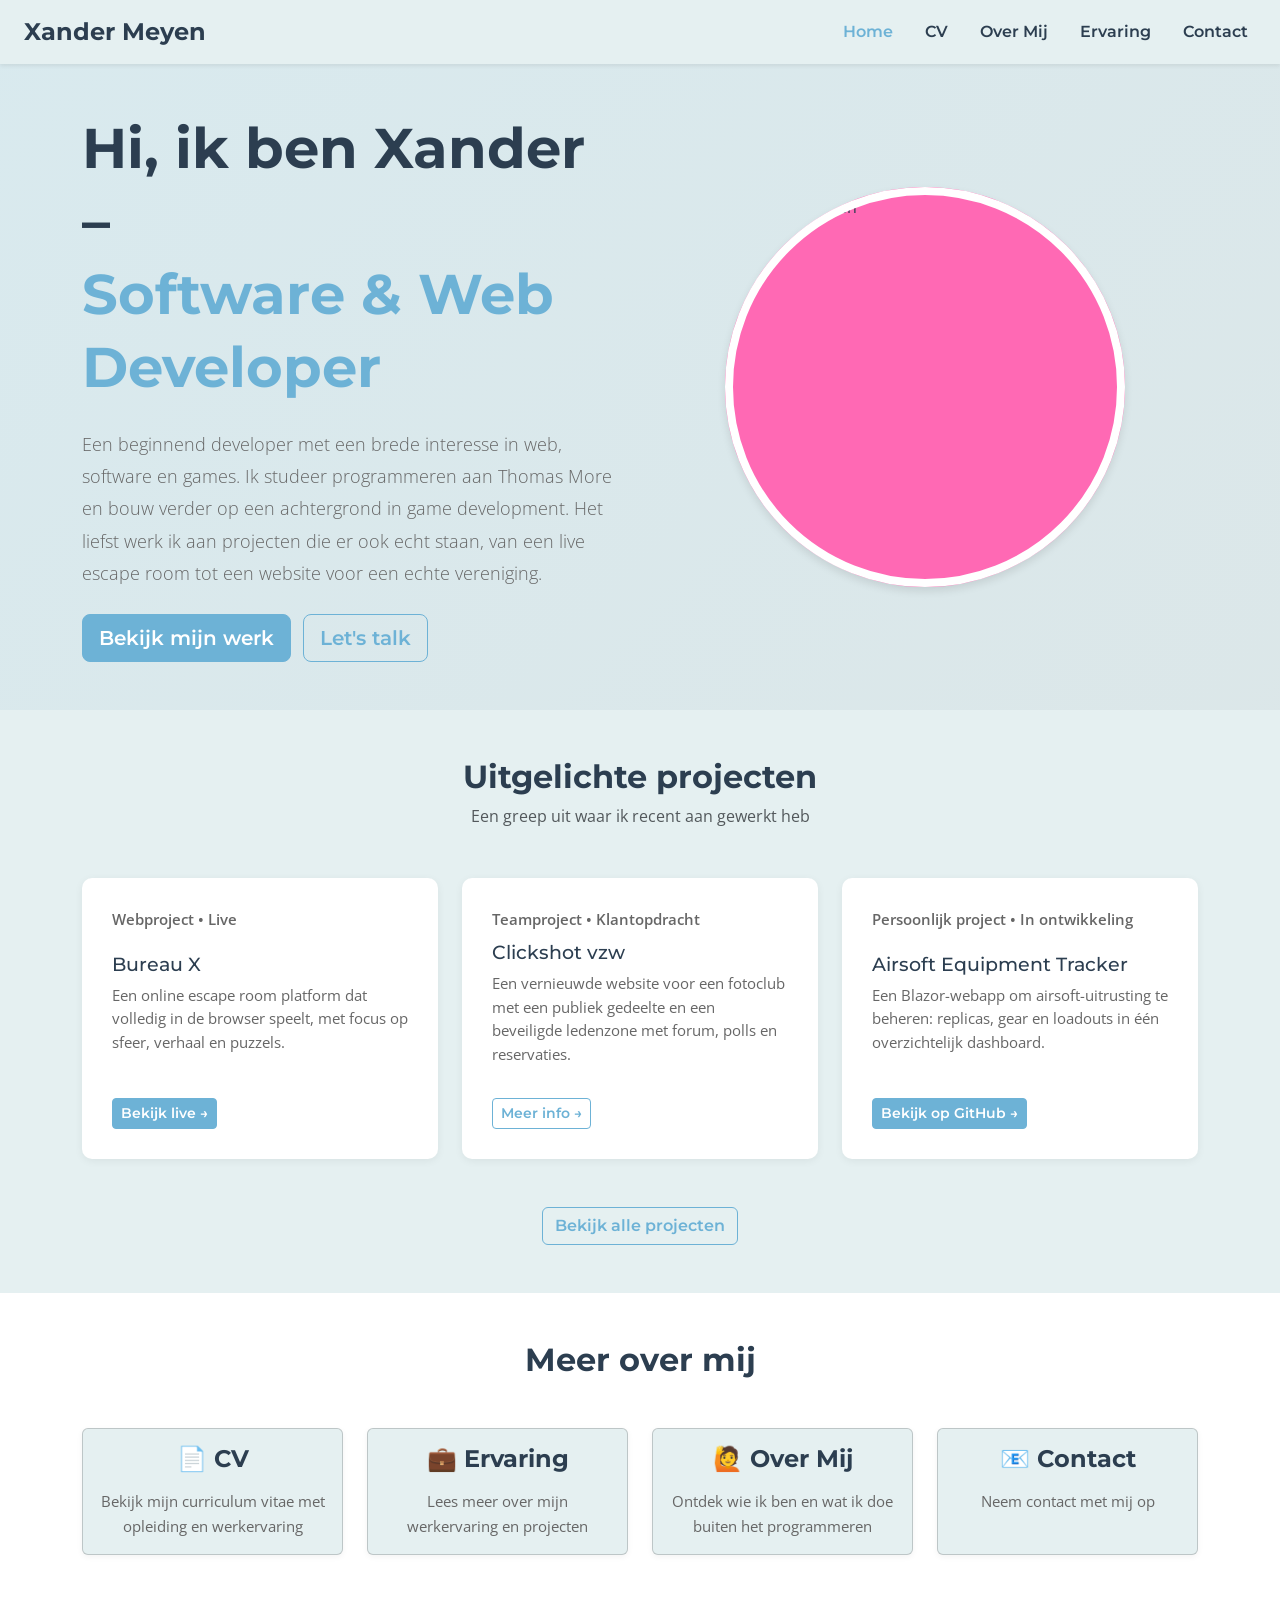
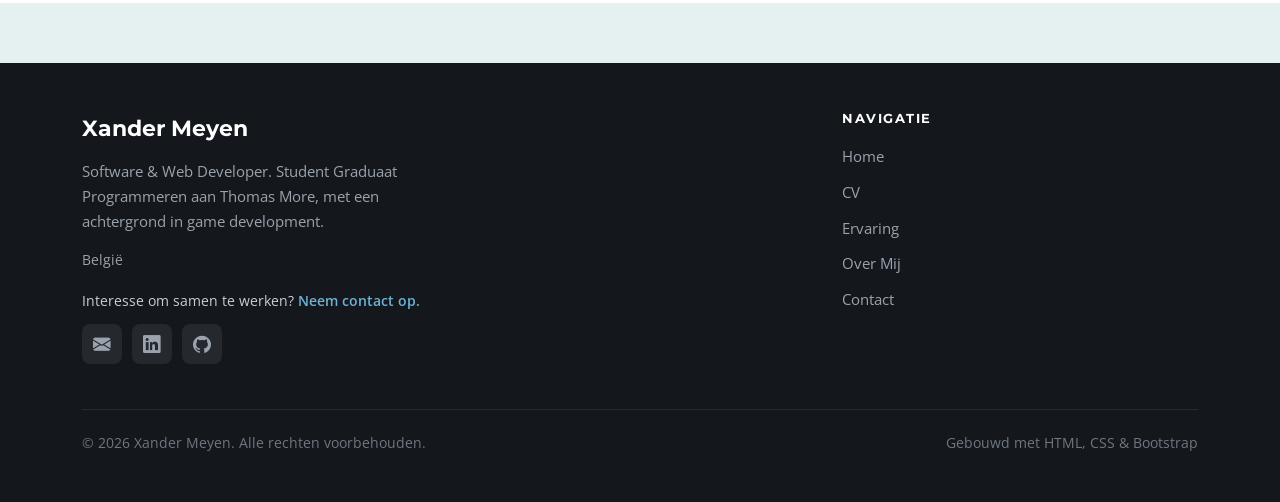
==== index.html @ aa0e8503 "Effecten toegevoegd" ====
<!DOCTYPE html>
<html lang="nl">

<head>
    <meta charset="UTF-8">
    <meta name="description" content="Portfolio van Xander Meyen, student Graduaat Programmeren aan Thomas More. Web- en softwareontwikkelaar met projecten in C#, .NET, Blazor en JavaScript.">
    <meta name="keywords" content="HTML, CSS, Bootstrap">
    <meta name="author" content="Xander Meyen">
    <meta name="viewport" content="width=device-width, initial-scale=1.0">
    <title>Xander Meyen - Portfolio</title>
    
    <!-- Bootstrap CSS -->
    <link href="https://cdnjs.cloudflare.com/ajax/libs/bootstrap/5.3.0/css/bootstrap.min.css" rel="stylesheet">
    <!-- Bootstrap Icons -->
    <link rel="stylesheet" href="https://cdn.jsdelivr.net/npm/bootstrap-icons@1.11.0/font/bootstrap-icons.css">

    <link rel="stylesheet" href="css/style.css">
    <link rel="icon" type="image/x-icon" href="favicon.ico">
</head>

<body>
    <!-- NAVBAR -->
    <nav class="navbar navbar-expand-lg navbar-light bg-light shadow-sm">
        <div class="container-fluid px-4">
            <a class="navbar-brand fw-bold" href="index.html">Xander Meyen</a>
            <button class="navbar-toggler" type="button" data-bs-toggle="collapse" data-bs-target="#navbarNav">
                <span class="navbar-toggler-icon"></span>
            </button>
            <div class="collapse navbar-collapse" id="navbarNav">
                <ul class="navbar-nav ms-auto">
                    <li class="nav-item">
                        <a class="nav-link active" href="index.html">Home</a>
                    </li>
                    <li class="nav-item">
                        <a class="nav-link" href="cv.html">CV</a>
                    </li>
                    <li class="nav-item">
                       <a class="nav-link" href="over-mij.html">Over Mij</a>
                    </li>
                    <li class="nav-item">
                        <a class="nav-link" href="ervaring.html">Ervaring</a>
                    </li>
                    <li class="nav-item">
                        <a class="nav-link" href="contact.html">Contact</a>
                    </li>
                </ul>
            </div>
        </div>
    </nav>

    <!-- HERO SECTION -->
    <section class="hero-section py-5">
        <div class="container">
            <div class="row align-items-center">
                <div class="col-lg-6 mb-4 mb-lg-0">
                    <div class="hero-content">
                        <h1 class="display-4 fw-bold mb-4">Hi, ik ben Xander – <br><span class="text-accent">Software & Web Developer</span></h1>
                        <p class="lead mb-4">Een beginnend developer met een brede interesse in web, software en games. Ik studeer programmeren aan Thomas More en bouw verder op een achtergrond in game development. Het liefst werk ik aan projecten die er ook echt staan, van een live escape room tot een website voor een echte vereniging.</p>
                        <a href="ervaring.html" class="btn btn-accent btn-lg me-2">Bekijk mijn werk</a>
                        <a href="contact.html" class="btn btn-outline-accent btn-lg">Let's talk</a>
                    </div>
                </div>
                <div class="col-lg-6">
                    <div class="hero-image">
                        <div class="image-circle"></div>
                        <img src="img/profile.jpg" alt="Xander Meyen" class="img-profile">
                    </div>
                </div>
            </div>
        </div>
    </section>

    <!-- FEATURED PROJECTS -->
    <section class="featured-section py-5">
        <div class="container">
            <h2 class="text-center mb-2 fw-bold">Uitgelichte projecten</h2>
            <p class="text-center text-muted mb-5">Een greep uit waar ik recent aan gewerkt heb</p>
            <div class="row g-4">
                <div class="col-md-6 col-lg-4 reveal">
                    <a href="https://bureau-x.be" target="_blank" class="featured-card">
                        <div class="featured-body">
                            <p class="project-type">Webproject &bull; Live</p>
                            <h3>Bureau X</h3>
                            <p>Een online escape room platform dat volledig in de browser speelt, met focus op sfeer, verhaal en puzzels.</p>
                            <span class="btn btn-accent btn-sm mt-3 align-self-start">Bekijk live &rarr;</span>
                        </div>
                    </a>
                </div>
                <div class="col-md-6 col-lg-4 reveal" data-delay="100">
                    <a href="ervaring.html" class="featured-card">
                        <div class="featured-body">
                            <p class="project-type">Teamproject &bull; Klantopdracht</p>
                            <h3>Clickshot vzw</h3>
                            <p>Een vernieuwde website voor een fotoclub met een publiek gedeelte en een beveiligde ledenzone met forum, polls en reservaties.</p>
                            <span class="btn btn-outline-accent btn-sm mt-3 align-self-start">Meer info &rarr;</span>
                        </div>
                    </a>
                </div>
                <div class="col-md-6 col-lg-4 reveal" data-delay="200">
                    <a href="https://github.com/xandermeyen/AirsoftEquipmentTracker" target="_blank" class="featured-card">
                        <div class="featured-body">
                            <p class="project-type">Persoonlijk project &bull; In ontwikkeling</p>
                            <h3>Airsoft Equipment Tracker</h3>
                            <p>Een Blazor-webapp om airsoft-uitrusting te beheren: replicas, gear en loadouts in één overzichtelijk dashboard.</p>
                            <span class="btn btn-accent btn-sm mt-3 align-self-start">Bekijk op GitHub &rarr;</span>
                        </div>
                    </a>
                </div>
            </div>
            <div class="text-center mt-5">
                <a href="ervaring.html" class="btn btn-outline-accent">Bekijk alle projecten</a>
            </div>
        </div>
    </section>

    <!-- REFERENCES SECTION -->
    <section class="references-section py-5 bg-white">
        <div class="container">
            <h2 class="text-center mb-5 fw-bold">Meer over mij</h2>
            <div class="row g-4">
                <div class="col-md-6 col-lg-3 reveal">
                    <a href="cv.html" class="card reference-card h-100 text-decoration-none">
                        <div class="card-body text-center">
                            <h3 class="card-title h4 mb-3">📄 CV</h3>
                            <p class="card-text">Bekijk mijn curriculum vitae met opleiding en werkervaring</p>
                        </div>
                    </a>
                </div>
                <div class="col-md-6 col-lg-3 reveal" data-delay="100">
                    <a href="ervaring.html" class="card reference-card h-100 text-decoration-none">
                        <div class="card-body text-center">
                            <h3 class="card-title h4 mb-3">💼 Ervaring</h3>
                            <p class="card-text">Lees meer over mijn werkervaring en projecten</p>
                        </div>
                    </a>
                </div>
                <div class="col-md-6 col-lg-3 reveal" data-delay="200">
                    <a href="over-mij.html" class="card reference-card h-100 text-decoration-none">
                        <div class="card-body text-center">
                            <h3 class="card-title h4 mb-3">🙋 Over Mij</h3>
                            <p class="card-text">Ontdek wie ik ben en wat ik doe buiten het programmeren</p>
                        </div>
                    </a>
                </div>
                <div class="col-md-6 col-lg-3 reveal" data-delay="300">
                    <a href="contact.html" class="card reference-card h-100 text-decoration-none">
                        <div class="card-body text-center">
                            <h3 class="card-title h4 mb-3">📧 Contact</h3>
                            <p class="card-text">Neem contact met mij op</p>
                        </div>
                    </a>
                </div>
            </div>
        </div>
    </section>

    <!-- FOOTER -->
    <footer class="footer-section bg-dark text-light py-5">
        <div class="container">
            <div class="row gy-4">
                <div class="col-lg-7">
                    <p class="footer-name">Xander Meyen</p>
                    <p class="footer-tagline">Software &amp; Web Developer. Student Graduaat Programmeren aan Thomas More, met een achtergrond in game development.</p>
                    <p class="footer-loc">Belgi&euml;</p>
                    <p class="footer-cta">Interesse om samen te werken? <a href="contact.html">Neem contact op.</a></p>
                    <div class="footer-social">
                        <a href="mailto:xander.meyen@gmail.com" class="footer-social-link" title="E-mail"><i class="bi bi-envelope-fill"></i></a>
                        <a href="https://www.linkedin.com/in/xander-meyen-683845220/" target="_blank" class="footer-social-link" title="LinkedIn"><i class="bi bi-linkedin"></i></a>
                        <a href="https://github.com/xandermeyen" target="_blank" class="footer-social-link" title="GitHub"><i class="bi bi-github"></i></a>
                    </div>
                </div>
                <div class="col-6 col-lg-4 offset-lg-1">
                    <h3 class="footer-heading">Navigatie</h3>
                    <ul class="footer-links">
                        <li><a href="index.html">Home</a></li>
                        <li><a href="cv.html">CV</a></li>
                        <li><a href="ervaring.html">Ervaring</a></li>
                        <li><a href="over-mij.html">Over Mij</a></li>
                        <li><a href="contact.html">Contact</a></li>
                    </ul>
                </div>
            </div>
            <div class="footer-bottom">
                <p>&copy; 2026 Xander Meyen. Alle rechten voorbehouden.</p>
                <p>Gebouwd met HTML, CSS &amp; Bootstrap</p>
            </div>
        </div>
    </footer>

    <button id="backToTop" class="back-to-top" aria-label="Terug naar boven">
        <i class="bi bi-arrow-up"></i>
    </button>

    <!-- Bootstrap JS -->
    <script src="https://cdnjs.cloudflare.com/ajax/libs/bootstrap/5.3.0/js/bootstrap.bundle.min.js"></script>
    <script src="js/back-to-top.js"></script>
    <script src="js/effects.js"></script>
</body>

</html>
---- css/style.css ----
@import url('https://fonts.googleapis.com/css2?family=Montserrat:wght@400;600;700&family=Open+Sans:wght@400;600&display=swap');

:root {
    --primary: #2C3E50;
    --accent: #6DB2D6;
    --background: #E5F0F1;
}

/* CUSTOM SCROLLBAR */
::-webkit-scrollbar {
    width: 8px;
}

::-webkit-scrollbar-track {
    background: var(--background);
}

::-webkit-scrollbar-thumb {
    background: var(--accent);
    border-radius: 4px;
}

::-webkit-scrollbar-thumb:hover {
    background: #5a9fc4;
}

html {
    scrollbar-width: thin;
    scrollbar-color: var(--accent) var(--background);
}

* {
    margin: 0;
    padding: 0;
    box-sizing: border-box;
}

body {
    font-family: 'Open Sans', sans-serif;
    background-color: var(--background);
    color: var(--primary);
    line-height: 1.6;
}

h1, h2, h3, h4, h5, h6 {
    font-family: 'Montserrat', sans-serif;
    color: var(--primary);
}

/* NAVBAR */
.navbar {
    background-color: var(--background) !important;
    transition: padding 0.3s ease, box-shadow 0.3s ease, background-color 0.3s ease;
    position: sticky;
    top: 0;
    z-index: 100;
}

.navbar-scrolled {
    background-color: rgba(229, 240, 241, 0.92) !important;
    backdrop-filter: blur(10px);
    -webkit-backdrop-filter: blur(10px);
    box-shadow: 0 2px 16px rgba(44, 62, 80, 0.12) !important;
    padding-top: 4px !important;
    padding-bottom: 4px !important;
}

.navbar-scrolled .navbar-brand {
    font-size: 19px;
}

/* SCROLL REVEAL */
.reveal {
    opacity: 0;
    transform: translateY(22px);
    transition: opacity 0.55s ease, transform 0.55s ease;
}

.reveal.visible {
    opacity: 1;
    transform: translateY(0);
}

.navbar-brand {
    font-family: 'Montserrat', sans-serif;
    font-size: 24px;
    color: var(--primary) !important;
    transition: font-size 0.3s ease;
}

.navbar-brand:hover {
    color: var(--accent) !important;
}

.nav-link {
    font-family: 'Montserrat', sans-serif;
    font-weight: 600;
    color: var(--primary) !important;
    transition: color 0.3s ease;
    margin-left: 1rem;
}

.nav-link:hover,
.nav-link.active {
    color: var(--accent) !important;
}

/* BUTTONS */
.btn-accent {
    background-color: var(--accent);
    border-color: var(--accent);
    color: white;
    font-family: 'Montserrat', sans-serif;
    font-weight: 600;
    transition: background-color 0.3s ease, transform 0.2s ease;
}

.btn-accent:hover {
    background-color: #5a9fc4;
    border-color: #5a9fc4;
    color: white;
    transform: translateY(-2px);
}

.btn-outline-accent {
    color: var(--accent);
    border-color: var(--accent);
    font-family: 'Montserrat', sans-serif;
    font-weight: 600;
}

.btn-outline-accent:hover {
    background-color: var(--accent);
    border-color: var(--accent);
    color: white;
}

/* HERO SECTION */
.hero-section {
    background: linear-gradient(135deg, rgba(109, 178, 214, 0.1) 0%, rgba(45, 62, 80, 0.05) 100%);
    padding: 80px 0;
}

.hero-content h1 {
    font-size: 3.5rem;
    font-weight: 700;
    line-height: 1.3;
    margin-bottom: 30px;
}

.hero-content .text-accent {
    color: var(--accent);
}

.hero-content p {
    font-size: 1.125rem;
    color: #666;
    line-height: 1.8;
    margin-bottom: 30px;
}

.hero-image {
    position: relative;
    display: flex;
    justify-content: center;
    align-items: center;
}

.image-circle {
    position: absolute;
    width: 400px;
    height: 400px;
    background-color: #FF69B4;
    border-radius: 50%;
    z-index: 1;
}

.img-profile {
    position: relative;
    width: 400px;
    height: 400px;
    border-radius: 50%;
    object-fit: cover;
    z-index: 2;
    border: 8px solid white;
    box-shadow: 0 4px 8px rgba(0, 0, 0, 0.1);
}

@media (max-width: 992px) {
    .hero-content h1 {
        font-size: 2.5rem;
    }

    .hero-content p {
        font-size: 1rem;
    }

    .image-circle,
    .img-profile {
        width: 300px;
        height: 300px;
    }
}

/* REFERENCES / CARDS */
.references-section {
    background-color: white;
}

.reference-card {
    background-color: var(--background);
    box-shadow: 0 2px 6px rgba(0, 0, 0, 0.05);
    transition: transform 0.3s ease, box-shadow 0.3s ease;
}

.reference-card:hover {
    transform: translateY(-5px);
    box-shadow: 0 8px 16px rgba(0, 0, 0, 0.1);
    color: var(--primary);
    text-decoration: none;
}

.reference-card .card-title {
    font-family: 'Montserrat', sans-serif;
    color: var(--primary);
    font-weight: 700;
}

.reference-card .card-text {
    color: #666;
    font-size: 0.95rem;
}

/* CONTACT SECTION */
.contact-section {
    background: linear-gradient(135deg, rgba(109, 178, 214, 0.1) 0%, rgba(45, 62, 80, 0.05) 100%);
}

.contact-section h1 {
    font-size: 2.5rem;
    font-weight: 700;
}

.contact-section .lead {
    font-size: 1.25rem;
}

.contact-form {
    background-color: white;
    padding: 40px;
    border-radius: 8px;
    box-shadow: 0 2px 6px rgba(0, 0, 0, 0.05);
}

.form-label {
    color: var(--primary);
    font-size: 0.95rem;
    margin-bottom: 8px;
}

.form-control,
.form-select {
    border: 1px solid #ddd;
    border-radius: 5px;
    font-size: 0.95rem;
    transition: border-color 0.3s ease;
}

.form-control:focus,
.form-select:focus {
    border-color: var(--accent);
    box-shadow: 0 0 0 0.2rem rgba(109, 178, 214, 0.25);
}

.form-control.is-invalid,
.form-select.is-invalid {
    border-color: #dc3545;
}

.invalid-feedback {
    display: block;
    font-size: 0.875rem;
}

@media (max-width: 768px) {
    .contact-form {
        padding: 20px;
    }

    .hero-section {
        padding: 50px 0;
    }
}

/* FOOTER */
.footer-section {
    background-color: #14181d !important;
    margin-top: 60px;
}

.footer-name {
    font-family: 'Montserrat', sans-serif;
    font-weight: 700;
    color: #fff;
    font-size: 1.4rem;
    margin-bottom: 12px;
}

.footer-tagline {
    color: #9aa3ad;
    font-size: 0.92rem;
    line-height: 1.7;
    max-width: 340px;
    margin-bottom: 14px;
}

.footer-loc {
    color: #9aa3ad;
    font-size: 0.9rem;
    margin: 0;
}

.footer-heading {
    font-family: 'Montserrat', sans-serif;
    font-weight: 700;
    color: #fff;
    font-size: 0.8rem;
    text-transform: uppercase;
    letter-spacing: 1.5px;
    margin-bottom: 18px;
}

.footer-links {
    list-style: none;
    padding: 0;
    margin: 0;
}

.footer-links li {
    margin-bottom: 10px;
}

.footer-links a {
    color: #9aa3ad;
    text-decoration: none;
    transition: color 0.25s ease, padding-left 0.25s ease;
    font-size: 0.95rem;
}

.footer-links a:hover {
    color: var(--accent);
    padding-left: 4px;
}

.footer-bottom {
    border-top: 1px solid rgba(255, 255, 255, 0.08);
    margin-top: 45px;
    padding-top: 22px;
    display: flex;
    justify-content: space-between;
    align-items: center;
    flex-wrap: wrap;
    gap: 10px;
}

.footer-bottom p {
    color: #6f7782;
    font-size: 0.85rem;
    margin: 0;
}

.footer-cta {
    font-size: 0.9rem;
    color: #c8cfd6;
    margin-top: 18px;
    margin-bottom: 4px;
}

.footer-cta a {
    color: var(--accent);
    text-decoration: none;
    font-weight: 600;
    transition: color 0.25s ease;
}

.footer-cta a:hover {
    color: #5a9fc4;
}

.footer-social {
    display: flex;
    gap: 10px;
    margin-top: 12px;
}

.footer-social-link {
    display: flex;
    align-items: center;
    justify-content: center;
    width: 40px;
    height: 40px;
    border-radius: 8px;
    background: rgba(255, 255, 255, 0.07);
    color: #9aa3ad;
    font-size: 1.1rem;
    text-decoration: none;
    transition: background 0.25s ease, color 0.25s ease, transform 0.2s ease;
}

.footer-social-link:hover {
    background: var(--accent);
    color: white;
    transform: translateY(-2px);
}

/* BACK TO TOP BUTTON */
.back-to-top {
    position: fixed;
    bottom: 30px;
    right: 30px;
    width: 44px;
    height: 44px;
    border-radius: 8px;
    background: var(--accent);
    color: white;
    border: none;
    cursor: pointer;
    font-size: 1.1rem;
    display: flex;
    align-items: center;
    justify-content: center;
    box-shadow: 0 4px 12px rgba(109, 178, 214, 0.4);
    opacity: 0;
    visibility: hidden;
    transition: opacity 0.3s ease, visibility 0.3s ease, transform 0.25s ease, background 0.25s ease;
    z-index: 999;
}

.back-to-top.visible {
    opacity: 1;
    visibility: visible;
}

.back-to-top:hover {
    background: #5a9fc4;
    transform: translateY(-3px);
}

/* CV PAGE */
.cv-section {
    background-color: white;
}

.cv-image {
    max-width: 100%;
    height: auto;
    margin: 40px 0;
    box-shadow: 0 4px 6px rgba(0, 0, 0, 0.1);
    border-radius: 8px;
}

.cv-fact {
    background-color: var(--background);
    padding: 24px;
    border-radius: 10px;
    box-shadow: 0 2px 8px rgba(0, 0, 0, 0.05);
    height: 100%;
    text-align: center;
}

.cv-fact-title {
    font-family: 'Montserrat', sans-serif;
    font-size: 0.8rem;
    text-transform: uppercase;
    letter-spacing: 1px;
    color: var(--accent);
    margin-bottom: 10px;
}

.cv-fact p {
    color: #555;
    font-size: 0.95rem;
    margin: 0;
    line-height: 1.6;
}

/* SKILLS CAROUSEL */
.swiper-container {
    max-width: 100%;
    margin: 0 auto;
}

.skillsSwiper {
    padding: 30px 0;
}

.skill-card {
    display: flex;
    flex-direction: column;
    align-items: center;
    justify-content: center;
    background: white;
    padding: 30px;
    border-radius: 12px;
    border: 2px solid var(--accent);
    box-shadow: 0 2px 8px rgba(109, 178, 214, 0.1);
    transition: all 0.3s ease;
    height: 250px;
    text-align: center;
}

.skill-card:hover {
    border-color: #5a9fc4;
    box-shadow: 0 8px 20px rgba(109, 178, 214, 0.3);
    transform: translateY(-5px);
    background: linear-gradient(135deg, rgba(109, 178, 214, 0.05) 0%, rgba(45, 62, 80, 0.02) 100%);
}

.skill-img {
    max-width: 100px;
    max-height: 100px;
    width: auto;
    height: auto;
    margin-bottom: 15px;
    object-fit: contain;
    background-color: #f5f5f5;
    padding: 10px;
    border-radius: 8px;
}

.skill-title {
    font-family: 'Montserrat', sans-serif;
    font-weight: 600;
    color: var(--primary);
    font-size: 1rem;
    margin: 0;
}

/* Swiper Navigation */
.swiper-button-next,
.swiper-button-prev {
    background-color: var(--accent);
    color: white;
    width: 45px;
    height: 45px;
    border-radius: 50%;
    display: flex;
    align-items: center;
    justify-content: center;
    transition: background-color 0.3s ease;
    top: 50%;
    transform: translateY(-50%);
}

.swiper-button-next:hover,
.swiper-button-prev:hover {
    background-color: #5a9fc4;
}

.swiper-button-next::after,
.swiper-button-prev::after {
    font-size: 20px;
    color: white;
}

.swiper-pagination-bullet {
    background-color: var(--accent);
    opacity: 0.5;
}

.swiper-pagination-bullet-active {
    background-color: var(--accent);
    opacity: 1;
}

@media (max-width: 768px) {
    .skill-card {
        height: 220px;
        padding: 20px;
    }

    .skill-img {
        max-width: 100px;
        max-height: 100px;
    }

    .swiper-button-next,
    .swiper-button-prev {
        width: 40px;
        height: 40px;
    }
}

/* OVER MIJ / ABOUT PAGE */
.about-hero {
    background: linear-gradient(135deg, rgba(109, 178, 214, 0.12) 0%, rgba(45, 62, 80, 0.06) 100%);
    border-bottom: 1px solid rgba(109, 178, 214, 0.2);
}

.about-profile-img {
    width: 100%;
    height: auto;
    border-radius: 10px;
    box-shadow: 0 4px 16px rgba(0, 0, 0, 0.1);
    display: block;
}

.about-hero-text {
    font-size: 1rem;
    color: #555;
    line-height: 1.8;
}

.about-hobby-img {
    width: 100%;
    height: auto;
    border-radius: 8px;
}

.about-hobby-card {
    background: white;
    padding: 36px;
    border-radius: 12px;
    box-shadow: 0 2px 10px rgba(0, 0, 0, 0.06);
}

.about-hobby-card h2 {
    font-size: 1.6rem;
}

.about-hobby-card p {
    font-size: 0.97rem;
    color: #555;
    line-height: 1.8;
}

.about-hobby-tag {
    display: inline-block;
    background: rgba(109, 178, 214, 0.15);
    color: var(--accent);
    font-family: 'Montserrat', sans-serif;
    font-size: 0.72rem;
    font-weight: 700;
    letter-spacing: 1px;
    text-transform: uppercase;
    padding: 4px 12px;
    border-radius: 20px;
}

.about-traits-section {
    background-color: white;
}

.about-trait-card {
    background-color: var(--background);
    padding: 30px 24px;
    border-radius: 8px;
    box-shadow: 0 2px 8px rgba(0, 0, 0, 0.05);
    height: 100%;
}

.about-trait-card h5 {
    font-family: 'Montserrat', sans-serif;
    font-weight: 700;
    font-size: 1rem;
    margin-bottom: 10px;
}

.about-trait-card p {
    font-size: 0.9rem;
    color: #666;
    line-height: 1.7;
    margin: 0;
}

@media (max-width: 768px) {
    .about-profile-img {
        width: 150px;
        height: 150px;
    }

    .about-hobby-card {
        padding: 24px;
    }
}

/* HOBBY PAGE */
.hobby-intro {
    text-align: center;
    margin-bottom: 60px;
    font-size: 1.125rem;
    color: #666;
    max-width: 800px;
    margin-left: auto;
    margin-right: auto;
}

.hobby-category {
    background-color: rgba(109, 178, 214, 0.05);
    padding: 40px;
    border-radius: 8px;
    margin-bottom: 60px;
}

.hobby-category h2 {
    font-size: 1.75rem;
    margin-bottom: 20px;
}

.hobby-category p {
    font-size: 1rem;
    line-height: 1.8;
    color: var(--primary);
}

.hobby-image {
    text-align: center;
}

.hobby-image img {
    max-width: 100%;
    height: auto;
    border-radius: 8px;
    box-shadow: 0 4px 8px rgba(0, 0, 0, 0.1);
}

.fields-table {
    width: 100%;
    margin-top: 20px;
    border-collapse: collapse;
    border-radius: 8px;
    overflow: hidden;
    box-shadow: 0 2px 6px rgba(0, 0, 0, 0.05);
}

.fields-table thead {
    background-color: var(--accent);
    color: white;
}

.fields-table th,
.fields-table td {
    padding: 12px 20px;
    text-align: left;
    border-bottom: 1px solid #e0e0e0;
}

.fields-table tbody tr:hover {
    background-color: rgba(109, 178, 214, 0.1);
}

.interests-grid {
    display: grid;
    grid-template-columns: repeat(auto-fit, minmax(250px, 1fr));
    gap: 30px;
    margin-top: 30px;
}

.interest-item {
    background-color: white;
    padding: 25px;
    border-radius: 8px;
    box-shadow: 0 2px 6px rgba(0, 0, 0, 0.05);
}

.interest-item h3 {
    font-size: 1.125rem;
    margin-bottom: 10px;
}

.interest-item p {
    font-size: 0.9rem;
    color: #666;
}

/* CAROUSEL / SLIDER STYLES */
.carousel-inner {
    max-height: 700px;
    border-radius: 12px;
    overflow: hidden;
}

.carousel-inner img {
    object-fit: cover;
    height: 700px;
    filter: brightness(0.85);
    transition: filter 0.3s ease;
}

.carousel-item:hover img {
    filter: brightness(0.95);
}

.carousel-caption {
    bottom: 30px;
    left: 30px;
    right: 30px;
    background: linear-gradient(180deg, transparent 0%, rgba(0, 0, 0, 0.8) 60%, rgba(0, 0, 0, 0.9) 100%);
    border-radius: 8px;
    padding: 30px !important;
}

.carousel-caption h5 {
    font-family: 'Montserrat', sans-serif;
    font-weight: 700;
    color: white;
    font-size: 1.5rem;
    margin-bottom: 8px;
    text-shadow: 2px 2px 4px rgba(0, 0, 0, 0.5);
}

.carousel-caption p {
    font-family: 'Open Sans', sans-serif;
    color: #e0e0e0;
    font-size: 1rem;
    text-shadow: 1px 1px 3px rgba(0, 0, 0, 0.5);
}

.carousel-control-prev-icon,
.carousel-control-next-icon {
    filter: brightness(1.2);
}

.carousel-indicators [data-bs-target] {
    background-color: rgba(109, 178, 214, 0.6);
    border-radius: 50%;
    transition: all 0.3s ease;
}

.carousel-indicators .active {
    background-color: var(--accent);
}

/* ERVARING PAGE */
.ervaring-intro {
    text-align: center;
    margin-bottom: 60px;
    font-size: 1rem;
    color: #666;
    max-width: 800px;
    margin-left: auto;
    margin-right: auto;
    line-height: 1.8;
}

.project-card {
    background-color: white;
    box-shadow: 0 2px 10px rgba(0, 0, 0, 0.06);
    margin-bottom: 40px;
    border-radius: 10px;
    overflow: hidden;
    padding: 0;
}

.project-image {
    border-radius: 8px;
    overflow: hidden;
}

.project-image img {
    width: 100%;
    height: auto;
    box-shadow: 0 4px 8px rgba(0, 0, 0, 0.1);
}

.project-info h3 {
    font-size: 1.5rem;
}

.project-type {
    color: var(--accent);
    font-weight: 600;
    font-size: 0.875rem;
}

/* Uniform project cover (image or placeholder) */
.project-cover {
    height: 100%;
    min-height: 240px;
    background-size: cover;
    background-position: center;
    background-color: var(--primary);
}

.project-cover.placeholder {
    display: flex;
    align-items: center;
    justify-content: center;
    background: linear-gradient(135deg, var(--accent) 0%, var(--primary) 100%);
    color: #fff;
    font-size: 4rem;
}

.project-body {
    padding: 30px;
}

.tech-tags {
    display: flex;
    flex-wrap: wrap;
    gap: 8px;
    margin: 14px 0 18px;
}

.tech-tag {
    background: rgba(109, 178, 214, 0.15);
    color: var(--primary);
    font-family: 'Montserrat', sans-serif;
    font-size: 0.72rem;
    font-weight: 600;
    padding: 5px 12px;
    border-radius: 20px;
}

@media (max-width: 767px) {
    .project-cover {
        min-height: 200px;
    }
}

/* FEATURED PROJECTS (home) */
.featured-section {
    background-color: var(--background);
}

.featured-card {
    background: #fff;
    border-radius: 10px;
    overflow: hidden;
    height: 100%;
    box-shadow: 0 2px 8px rgba(0, 0, 0, 0.06);
    transition: transform 0.3s ease, box-shadow 0.3s ease;
    display: flex;
    flex-direction: column;
    text-decoration: none;
}

.featured-card:hover {
    transform: translateY(-6px);
    box-shadow: 0 12px 24px rgba(0, 0, 0, 0.12);
}

.featured-thumb {
    height: 190px;
    background-size: cover;
    background-position: center;
    background: linear-gradient(135deg, var(--accent), var(--primary));
    display: flex;
    align-items: center;
    justify-content: center;
    font-size: 3.5rem;
    color: #fff;
}

.featured-body {
    padding: 30px;
    display: flex;
    flex-direction: column;
    flex-grow: 1;
    min-height: 230px;
}

.featured-body h3 {
    font-size: 1.2rem;
    margin-bottom: 8px;
}

.featured-body p {
    color: #666;
    font-size: 0.92rem;
    flex-grow: 1;
}

.featured-body .project-type {
    margin-bottom: 10px;
}

.project-link {
    color: var(--accent);
    text-decoration: none;
    font-weight: 600;
    transition: color 0.3s ease;
}

.project-link:hover {
    color: #5a9fc4;
}

/* SKILLS SECTION */
.skills-grid {
    display: grid;
    grid-template-columns: repeat(auto-fit, minmax(250px, 1fr));
    gap: 30px;
}

.skill-category {
    background-color: white;
    padding: 25px;
    border-radius: 8px;
    box-shadow: 0 2px 6px rgba(0, 0, 0, 0.05);
}

.skill-category h3 {
    font-size: 1.125rem;
    margin-bottom: 20px;
}

.skill-category ul {
    list-style-position: inside;
}

.skill-category li {
    font-size: 0.9rem;
    color: #666;
    line-height: 1.8;
}

/* TIMELINE */
.timeline {
    position: relative;
    padding: 20px 0;
}

.timeline::before {
    content: '';
    position: absolute;
    left: 30px;
    top: 0;
    bottom: 0;
    width: 2px;
    background-color: var(--accent);
}

.timeline-item {
    position: relative;
    padding-left: 100px;
    margin-bottom: 40px;
}

.timeline-marker {
    position: absolute;
    left: 0;
    top: 5px;
    width: 60px;
    height: 60px;
    background-color: var(--accent);
    border-radius: 50%;
    box-shadow: 0 2px 6px rgba(0, 0, 0, 0.1);
}

.timeline-content {
    background-color: white;
    padding: 25px;
    border-radius: 8px;
    box-shadow: 0 2px 6px rgba(0, 0, 0, 0.05);
}

.timeline-content h3 {
    font-size: 1.25rem;
    margin-bottom: 8px;
}

.timeline-date {
    color: var(--accent);
    font-weight: 600;
    font-size: 0.875rem;
}

.timeline-content p {
    font-size: 0.9rem;
    color: #666;
    margin-bottom: 8px;
}

/* RESPONSIVE CAROUSEL */
@media (max-width: 992px) {
    .carousel-inner {
        max-height: 550px;
    }

    .carousel-inner img {
        height: 550px;
    }

    .carousel-caption {
        bottom: 20px;
        left: 20px;
        right: 20px;
        padding: 20px !important;
    }

    .carousel-caption h5 {
        font-size: 1.25rem;
    }

    .carousel-caption p {
        font-size: 0.9rem;
    }
}

@media (max-width: 768px) {
    .carousel-inner {
        max-height: 420px;
    }

    .carousel-inner img {
        height: 420px;
    }

    .carousel-caption {
        bottom: 15px;
        left: 15px;
        right: 15px;
        padding: 15px !important;
    }

    .carousel-caption h5 {
        font-size: 1.05rem;
        margin-bottom: 5px;
    }

    .carousel-caption p {
        font-size: 0.8rem;
    }

    .hobby-category {
        padding: 20px;
    }

    .interest-item,
    .skill-category,
    .project-card {
        padding: 20px;
    }
}

@media (max-width: 576px) {
    .carousel-inner {
        max-height: 300px;
    }

    .carousel-inner img {
        height: 300px;
    }

    .carousel-caption {
        bottom: 10px;
        left: 10px;
        right: 10px;
        padding: 12px !important;
    }

    .carousel-caption h5 {
        font-size: 0.9rem;
        margin-bottom: 3px;
    }

    .carousel-caption p {
        font-size: 0.7rem;
    }
}
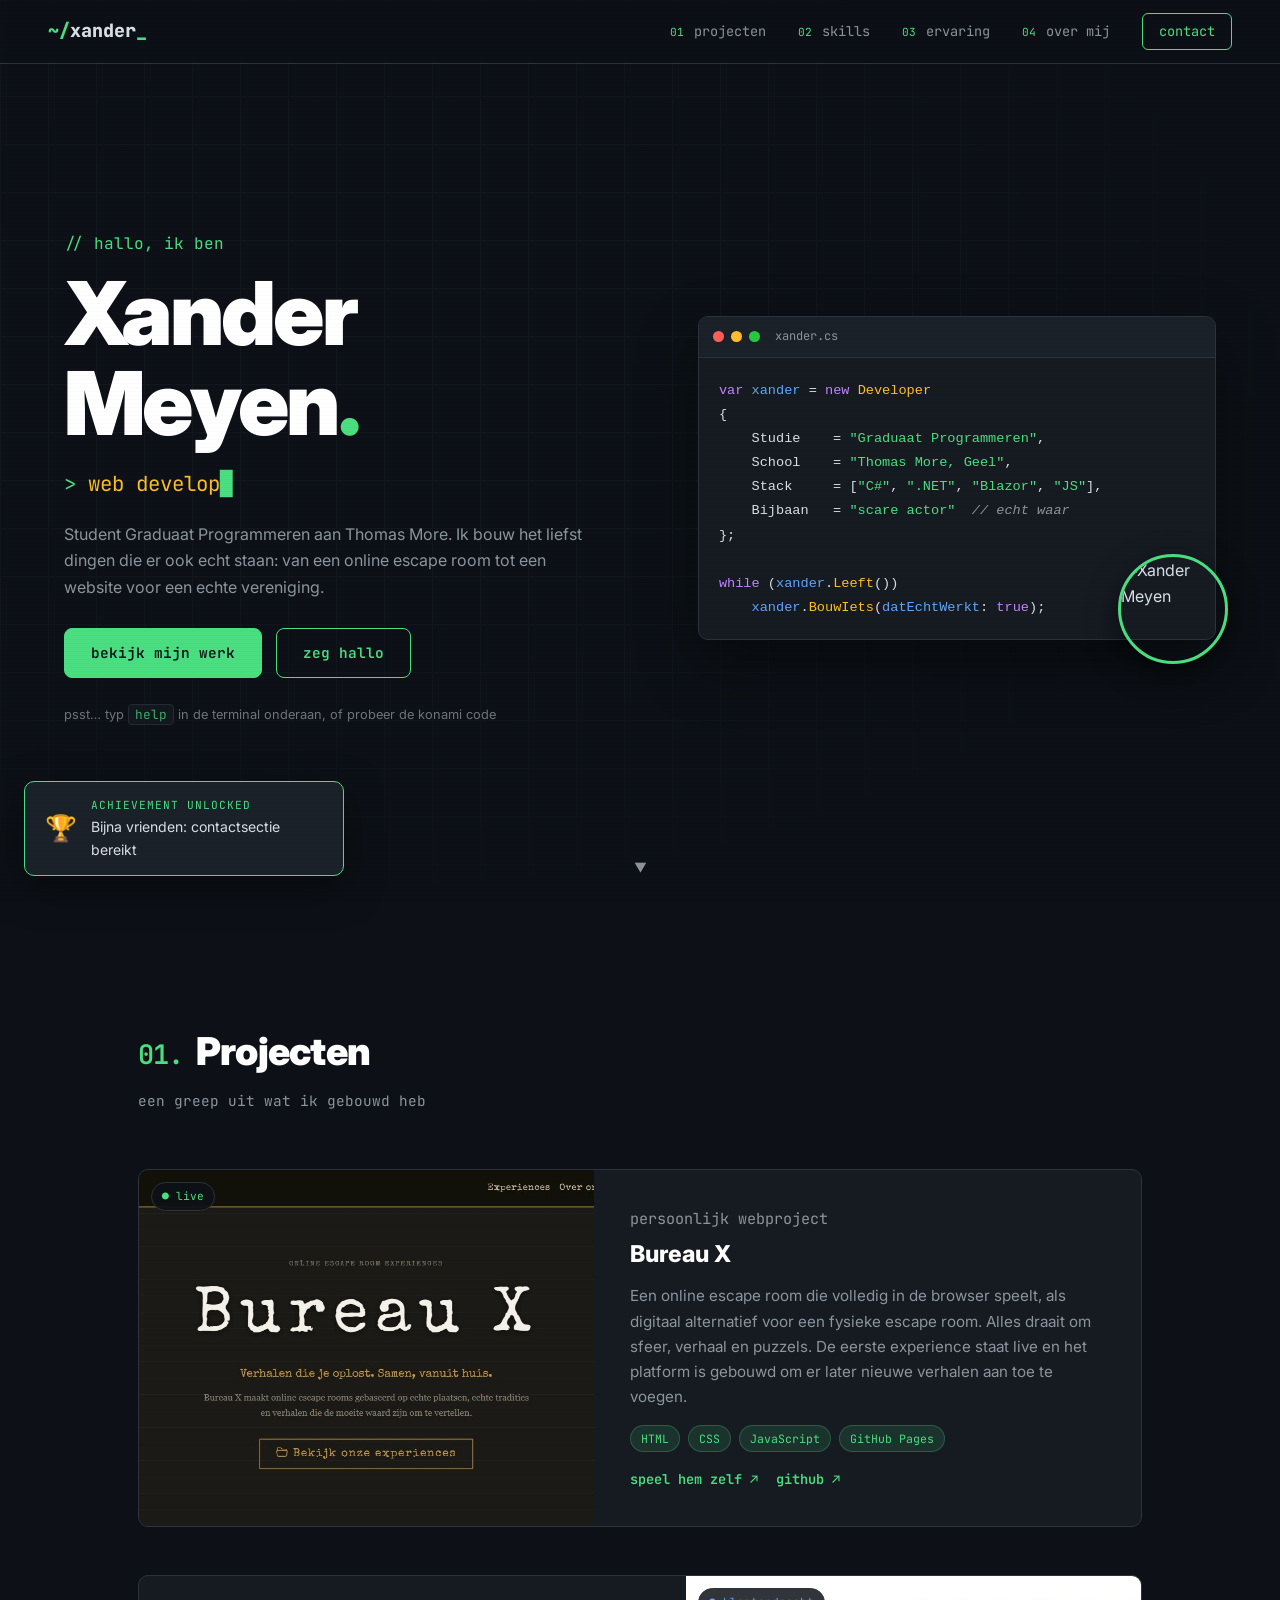
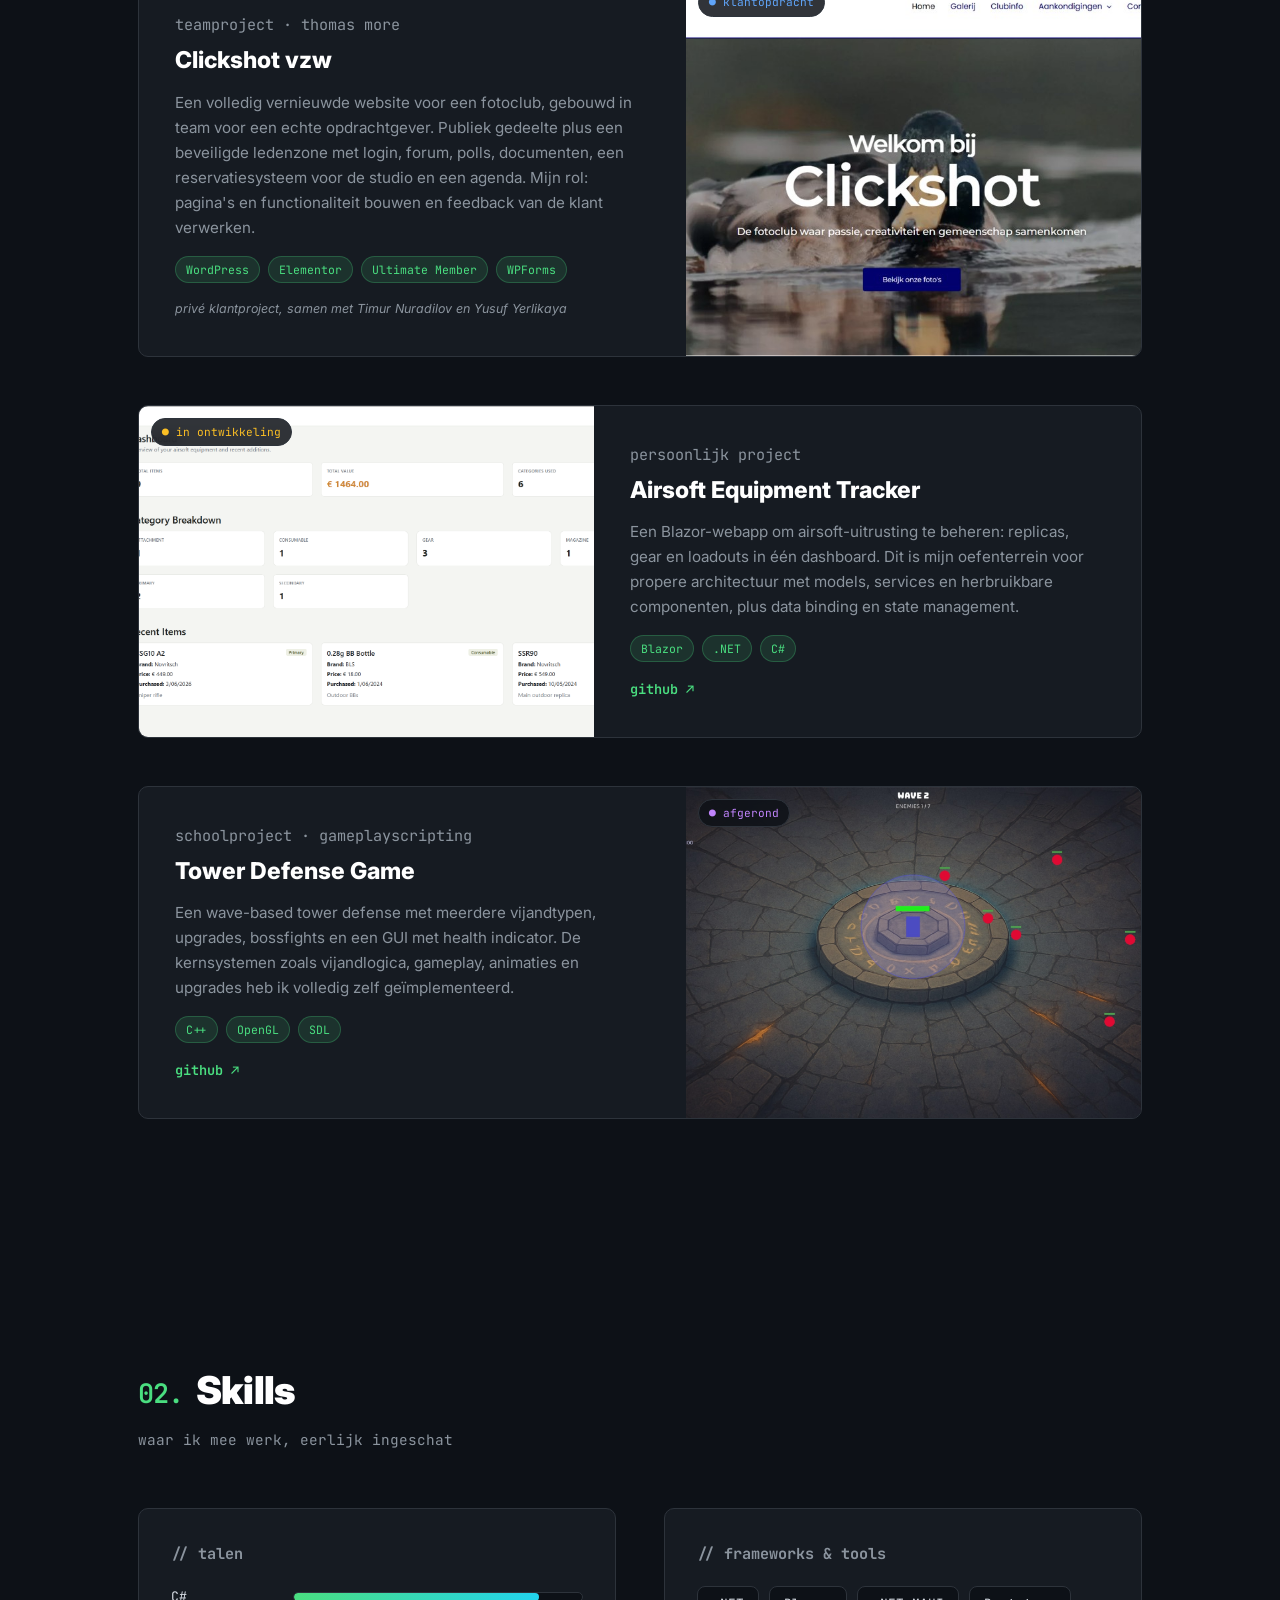
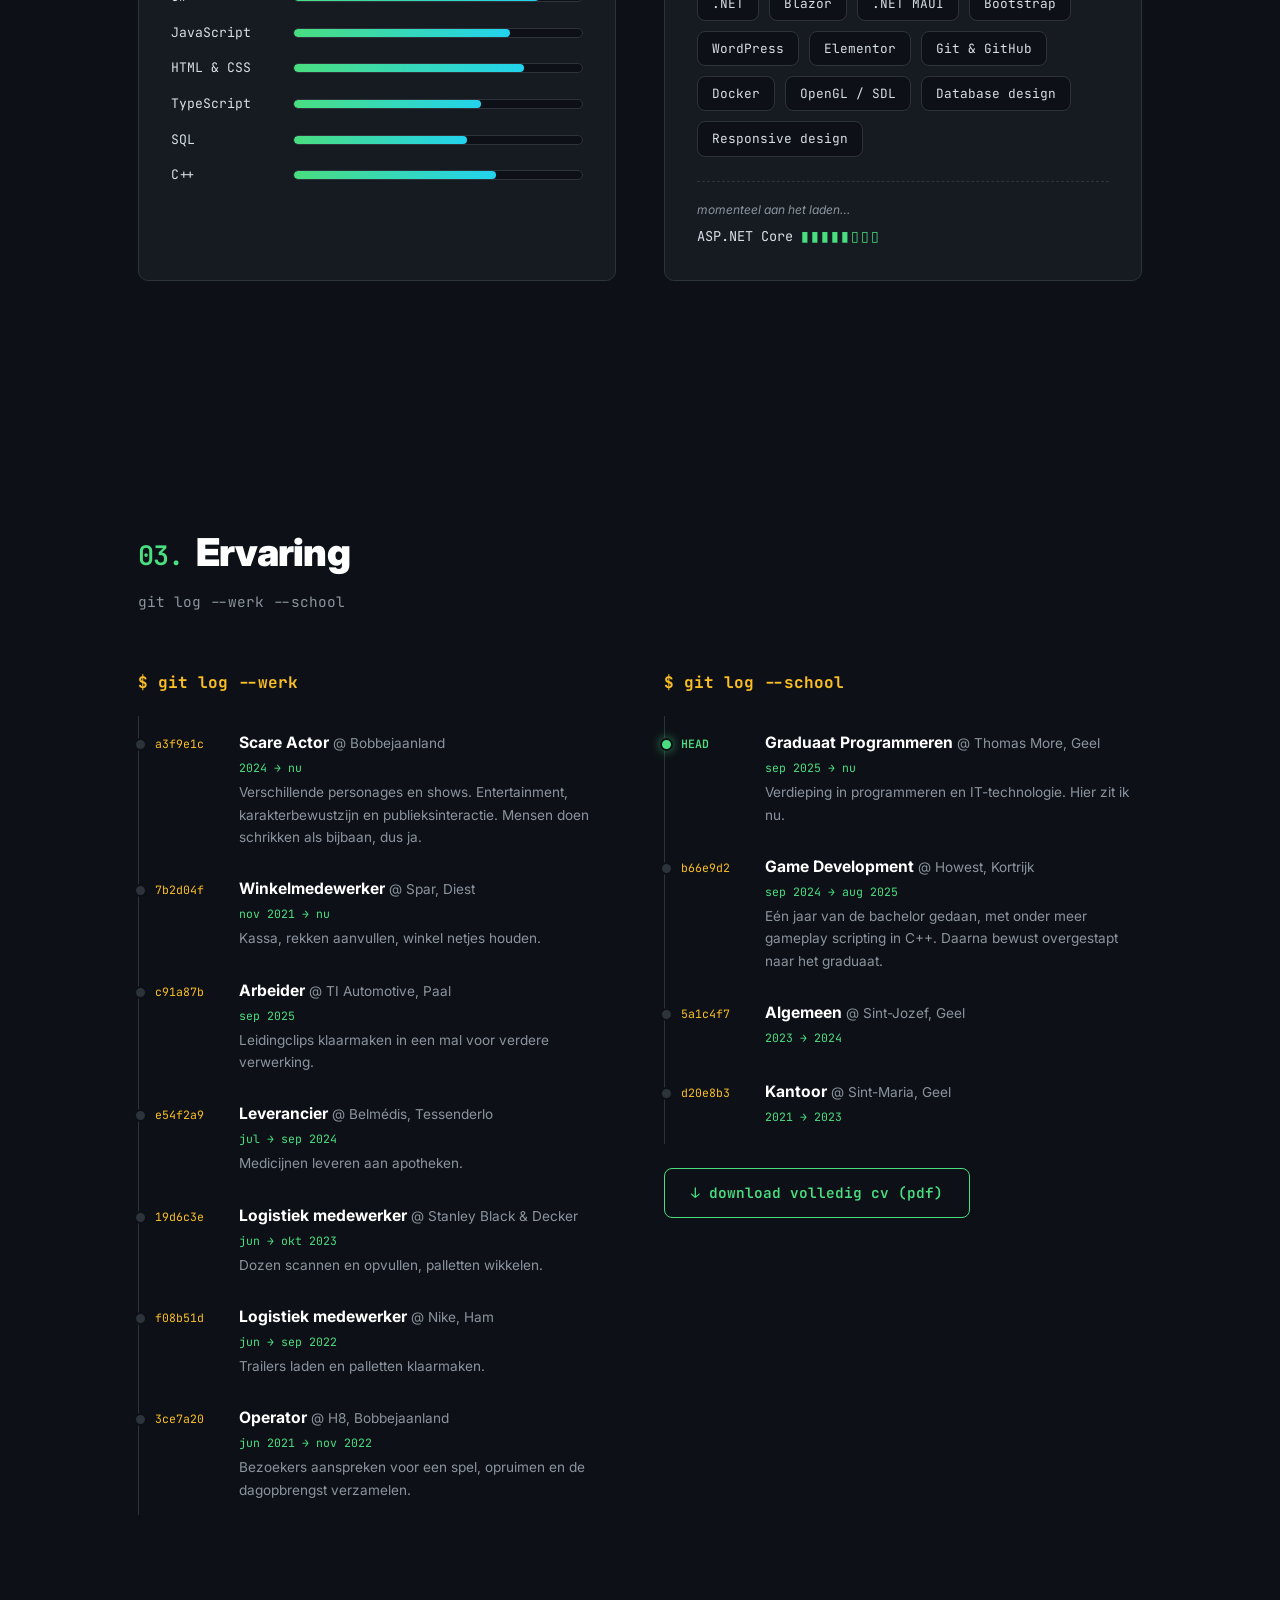
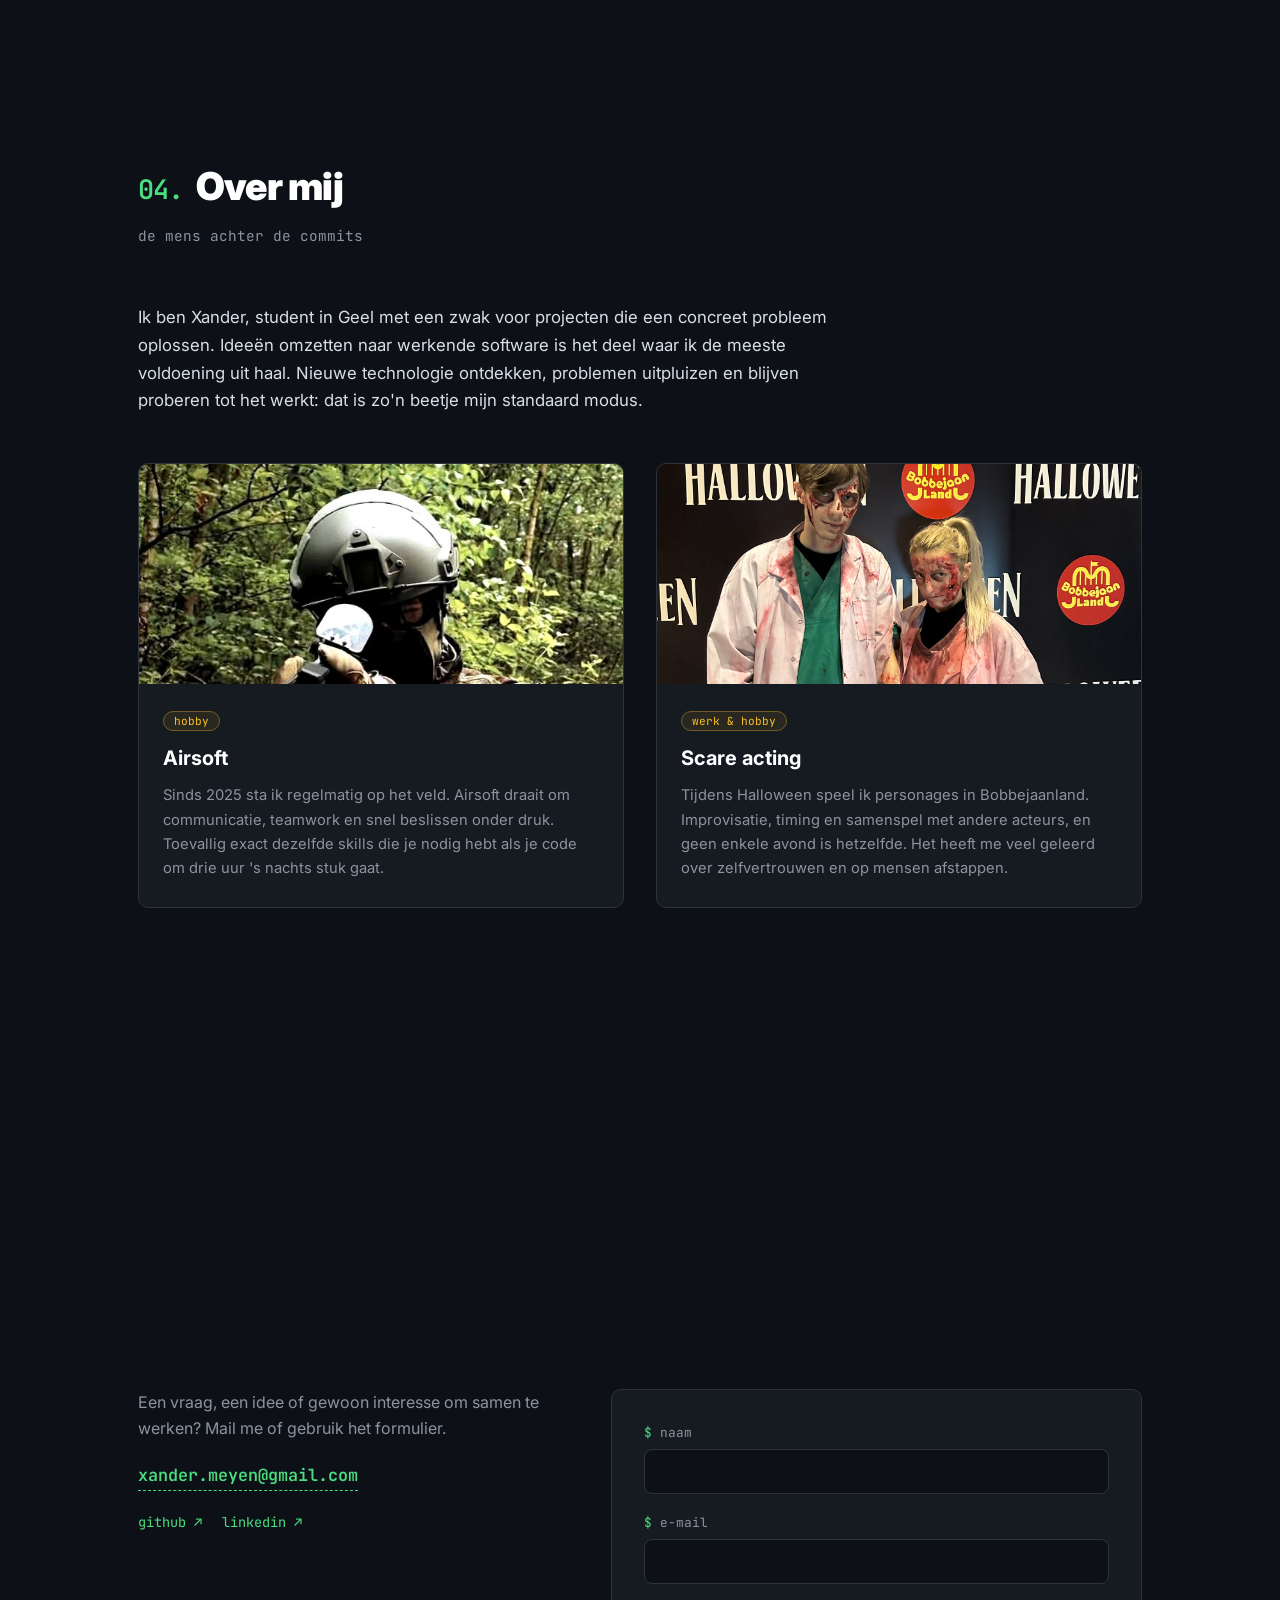
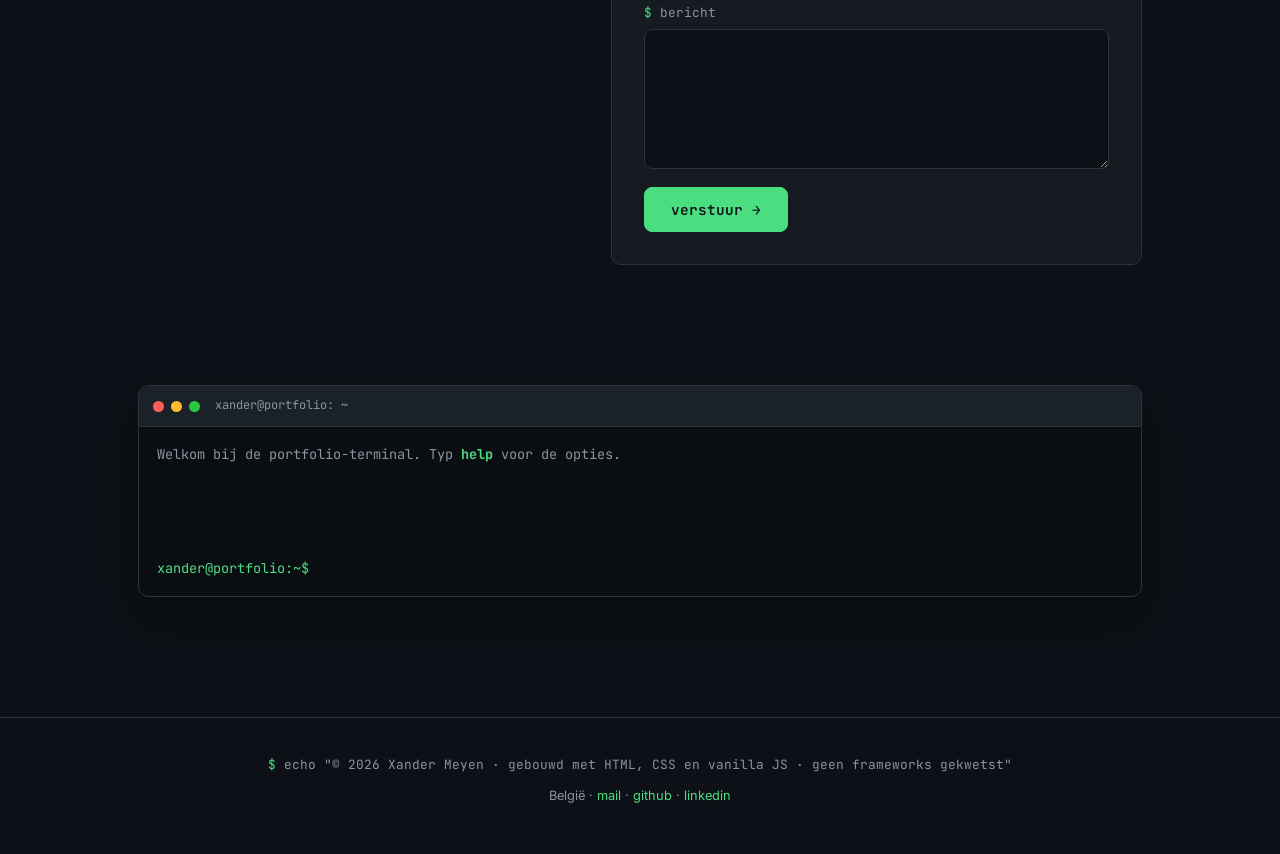
==== commit 02fc5ff3: "Volledig nieuw design: single page met terminal thema - Bootstrap vervangen door custom CSS (donker " ====
--- a/index.html
+++ b/index.html
@@ -3,198 +3,477 @@
 
 <head>
     <meta charset="UTF-8">
-    <meta name="description" content="Portfolio van Xander Meyen, student Graduaat Programmeren aan Thomas More. Web- en softwareontwikkelaar met projecten in C#, .NET, Blazor en JavaScript.">
-    <meta name="keywords" content="HTML, CSS, Bootstrap">
+    <meta name="description" content="Portfolio van Xander Meyen, student Graduaat Programmeren aan Thomas More. Bouwt webprojecten en software in C#, .NET, Blazor en JavaScript.">
+    <meta name="keywords" content="Xander Meyen, portfolio, developer, C#, .NET, Blazor, JavaScript">
     <meta name="author" content="Xander Meyen">
     <meta name="viewport" content="width=device-width, initial-scale=1.0">
-    <title>Xander Meyen - Portfolio</title>
-    
-    <!-- Bootstrap CSS -->
-    <link href="https://cdnjs.cloudflare.com/ajax/libs/bootstrap/5.3.0/css/bootstrap.min.css" rel="stylesheet">
-    <!-- Bootstrap Icons -->
-    <link rel="stylesheet" href="https://cdn.jsdelivr.net/npm/bootstrap-icons@1.11.0/font/bootstrap-icons.css">
+    <title>Xander Meyen | dev portfolio</title>
+
+    <link rel="preconnect" href="https://fonts.googleapis.com">
+    <link rel="preconnect" href="https://fonts.gstatic.com" crossorigin>
+    <link href="https://fonts.googleapis.com/css2?family=JetBrains+Mono:ital,wght@0,400;0,600;0,800;1,400&family=Inter:wght@400;500;700;900&display=swap" rel="stylesheet">
 
     <link rel="stylesheet" href="css/style.css">
     <link rel="icon" type="image/x-icon" href="favicon.ico">
+    <noscript><style>.reveal { opacity: 1 !important; transform: none !important; }</style></noscript>
 </head>
 
 <body>
-    <!-- NAVBAR -->
-    <nav class="navbar navbar-expand-lg navbar-light bg-light shadow-sm">
-        <div class="container-fluid px-4">
-            <a class="navbar-brand fw-bold" href="index.html">Xander Meyen</a>
-            <button class="navbar-toggler" type="button" data-bs-toggle="collapse" data-bs-target="#navbarNav">
-                <span class="navbar-toggler-icon"></span>
-            </button>
-            <div class="collapse navbar-collapse" id="navbarNav">
-                <ul class="navbar-nav ms-auto">
-                    <li class="nav-item">
-                        <a class="nav-link active" href="index.html">Home</a>
-                    </li>
-                    <li class="nav-item">
-                        <a class="nav-link" href="cv.html">CV</a>
-                    </li>
-                    <li class="nav-item">
-                       <a class="nav-link" href="over-mij.html">Over Mij</a>
-                    </li>
-                    <li class="nav-item">
-                        <a class="nav-link" href="ervaring.html">Ervaring</a>
-                    </li>
-                    <li class="nav-item">
-                        <a class="nav-link" href="contact.html">Contact</a>
-                    </li>
-                </ul>
-            </div>
+
+    <!-- Scanline overlay, puur decoratief -->
+    <div class="scanlines" aria-hidden="true"></div>
+
+    <!-- NAV -->
+    <header class="site-nav">
+        <a href="#top" class="nav-logo">
+            <span class="logo-prompt">~/</span>xander<span class="logo-cursor">_</span>
+        </a>
+        <nav class="nav-links" id="navLinks">
+            <a href="#projecten"><span class="nav-num">01</span> projecten</a>
+            <a href="#skills"><span class="nav-num">02</span> skills</a>
+            <a href="#ervaring"><span class="nav-num">03</span> ervaring</a>
+            <a href="#over-mij"><span class="nav-num">04</span> over mij</a>
+            <a href="#contact" class="nav-cta">contact</a>
+        </nav>
+        <button class="nav-toggle" id="navToggle" aria-label="Menu openen">
+            <span></span><span></span><span></span>
+        </button>
+    </header>
+
+    <main id="top">
+
+        <!-- ===== HERO ===== -->
+        <section class="hero">
+            <div class="hero-grid" aria-hidden="true"></div>
+            <div class="hero-inner">
+                <div class="hero-text">
+                    <p class="hero-pre">// hallo, ik ben</p>
+                    <h1 class="hero-name">Xander<br>Meyen<span class="accent">.</span></h1>
+                    <p class="hero-role">
+                        <span class="prompt">&gt;</span>
+                        <span id="typedRole">software developer</span><span class="type-cursor">█</span>
+                    </p>
+                    <p class="hero-intro">
+                        Student Graduaat Programmeren aan Thomas More. Ik bouw het liefst dingen
+                        die er ook echt staan: van een online escape room tot een website voor
+                        een echte vereniging.
+                    </p>
+                    <div class="hero-actions">
+                        <a href="#projecten" class="btn btn-solid">bekijk mijn werk</a>
+                        <a href="#contact" class="btn btn-ghost">zeg hallo</a>
+                    </div>
+                    <p class="hero-hint">psst… typ <code>help</code> in de terminal onderaan, of probeer de konami code</p>
+                </div>
+                <div class="hero-visual">
+                    <div class="code-window">
+                        <div class="code-window-bar">
+                            <span class="dot dot-r"></span>
+                            <span class="dot dot-y"></span>
+                            <span class="dot dot-g"></span>
+                            <span class="code-window-title">xander.cs</span>
+                        </div>
+                        <pre class="code-body"><code><span class="c-kw">var</span> <span class="c-var">xander</span> = <span class="c-kw">new</span> <span class="c-type">Developer</span>
+{
+    Studie    = <span class="c-str">"Graduaat Programmeren"</span>,
+    School    = <span class="c-str">"Thomas More, Geel"</span>,
+    Stack     = [<span class="c-str">"C#"</span>, <span class="c-str">".NET"</span>, <span class="c-str">"Blazor"</span>, <span class="c-str">"JS"</span>],
+    Bijbaan   = <span class="c-str">"scare actor"</span>  <span class="c-com">// echt waar</span>
+};
+
+<span class="c-kw">while</span> (<span class="c-var">xander</span>.<span class="c-fn">Leeft</span>())
+    <span class="c-var">xander</span>.<span class="c-fn">BouwIets</span>(<span class="c-var">datEchtWerkt</span>: <span class="c-kw">true</span>);</code></pre>
+                    </div>
+                    <img src="img/profile.jpg" alt="Xander Meyen" class="hero-photo">
+                </div>
+            </div>
+            <a href="#projecten" class="scroll-down" aria-label="Scroll naar projecten">▼</a>
+        </section>
+
+        <!-- ===== PROJECTEN ===== -->
+        <section id="projecten" class="section">
+            <div class="section-head reveal">
+                <h2><span class="section-num">01.</span> Projecten</h2>
+                <p class="section-sub">een greep uit wat ik gebouwd heb</p>
+            </div>
+
+            <div class="projects">
+
+                <!-- Bureau X -->
+                <article class="project reveal">
+                    <div class="project-img">
+                        <img src="img/projects/bureaux.jpg" alt="Screenshot van Bureau X escape room" loading="lazy">
+                        <span class="project-status status-live">● live</span>
+                    </div>
+                    <div class="project-info">
+                        <p class="project-kicker">persoonlijk webproject</p>
+                        <h3>Bureau X</h3>
+                        <p>
+                            Een online escape room die volledig in de browser speelt, als digitaal
+                            alternatief voor een fysieke escape room. Alles draait om sfeer, verhaal
+                            en puzzels. De eerste experience staat live en het platform is gebouwd om
+                            er later nieuwe verhalen aan toe te voegen.
+                        </p>
+                        <ul class="tags">
+                            <li>HTML</li><li>CSS</li><li>JavaScript</li><li>GitHub Pages</li>
+                        </ul>
+                        <div class="project-links">
+                            <a href="https://bureau-x.be" target="_blank" rel="noopener">speel hem zelf ↗</a>
+                            <a href="https://github.com/xandermeyen/Escape-room" target="_blank" rel="noopener">github ↗</a>
+                        </div>
+                    </div>
+                </article>
+
+                <!-- Clickshot -->
+                <article class="project reveal">
+                    <div class="project-img">
+                        <img src="img/projects/clickshot.jpg" alt="Screenshot van de Clickshot vzw website" loading="lazy">
+                        <span class="project-status status-client">● klantopdracht</span>
+                    </div>
+                    <div class="project-info">
+                        <p class="project-kicker">teamproject &middot; Thomas More</p>
+                        <h3>Clickshot vzw</h3>
+                        <p>
+                            Een volledig vernieuwde website voor een fotoclub, gebouwd in team voor een
+                            echte opdrachtgever. Publiek gedeelte plus een beveiligde ledenzone met login,
+                            forum, polls, documenten, een reservatiesysteem voor de studio en een agenda.
+                            Mijn rol: pagina's en functionaliteit bouwen en feedback van de klant verwerken.
+                        </p>
+                        <ul class="tags">
+                            <li>WordPress</li><li>Elementor</li><li>Ultimate Member</li><li>WPForms</li>
+                        </ul>
+                        <p class="project-note">privé klantproject, samen met Timur Nuradilov en Yusuf Yerlikaya</p>
+                    </div>
+                </article>
+
+                <!-- Airsoft Tracker -->
+                <article class="project reveal">
+                    <div class="project-img">
+                        <img src="img/projects/airsoft.png" alt="Dashboard van de Airsoft Equipment Tracker" loading="lazy">
+                        <span class="project-status status-wip">● in ontwikkeling</span>
+                    </div>
+                    <div class="project-info">
+                        <p class="project-kicker">persoonlijk project</p>
+                        <h3>Airsoft Equipment Tracker</h3>
+                        <p>
+                            Een Blazor-webapp om airsoft-uitrusting te beheren: replicas, gear en loadouts
+                            in één dashboard. Dit is mijn oefenterrein voor propere architectuur met models,
+                            services en herbruikbare componenten, plus data binding en state management.
+                        </p>
+                        <ul class="tags">
+                            <li>Blazor</li><li>.NET</li><li>C#</li>
+                        </ul>
+                        <div class="project-links">
+                            <a href="https://github.com/xandermeyen/AirsoftEquipmentTracker" target="_blank" rel="noopener">github ↗</a>
+                        </div>
+                    </div>
+                </article>
+
+                <!-- Tower Defense -->
+                <article class="project reveal">
+                    <div class="project-img">
+                        <img src="img/projects/Project1Screen.jpg" alt="Screenshot van de Tower Defense game" loading="lazy">
+                        <span class="project-status status-done">● afgerond</span>
+                    </div>
+                    <div class="project-info">
+                        <p class="project-kicker">schoolproject &middot; GamePlayScripting</p>
+                        <h3>Tower Defense Game</h3>
+                        <p>
+                            Een wave-based tower defense met meerdere vijandtypen, upgrades, bossfights
+                            en een GUI met health indicator. De kernsystemen zoals vijandlogica, gameplay,
+                            animaties en upgrades heb ik volledig zelf geïmplementeerd.
+                        </p>
+                        <ul class="tags">
+                            <li>C++</li><li>OpenGL</li><li>SDL</li>
+                        </ul>
+                        <div class="project-links">
+                            <a href="https://github.com/xandermeyen/DAE-Tower_Defence/releases/tag/v1.2.0" target="_blank" rel="noopener">github ↗</a>
+                        </div>
+                    </div>
+                </article>
+
+            </div>
+        </section>
+
+        <!-- ===== SKILLS ===== -->
+        <section id="skills" class="section">
+            <div class="section-head reveal">
+                <h2><span class="section-num">02.</span> Skills</h2>
+                <p class="section-sub">waar ik mee werk, eerlijk ingeschat</p>
+            </div>
+
+            <div class="skills-wrap reveal">
+                <div class="skill-block">
+                    <h3 class="skill-block-title">// talen</h3>
+                    <div class="skill-bars">
+                        <div class="skill-bar" data-level="85"><span class="skill-name">C#</span><span class="bar"><span class="bar-fill"></span></span></div>
+                        <div class="skill-bar" data-level="75"><span class="skill-name">JavaScript</span><span class="bar"><span class="bar-fill"></span></span></div>
+                        <div class="skill-bar" data-level="80"><span class="skill-name">HTML &amp; CSS</span><span class="bar"><span class="bar-fill"></span></span></div>
+                        <div class="skill-bar" data-level="65"><span class="skill-name">TypeScript</span><span class="bar"><span class="bar-fill"></span></span></div>
+                        <div class="skill-bar" data-level="60"><span class="skill-name">SQL</span><span class="bar"><span class="bar-fill"></span></span></div>
+                        <div class="skill-bar" data-level="70"><span class="skill-name">C++</span><span class="bar"><span class="bar-fill"></span></span></div>
+                    </div>
+                </div>
+                <div class="skill-block">
+                    <h3 class="skill-block-title">// frameworks &amp; tools</h3>
+                    <ul class="skill-chips">
+                        <li>.NET</li>
+                        <li>Blazor</li>
+                        <li>.NET MAUI</li>
+                        <li>Bootstrap</li>
+                        <li>WordPress</li>
+                        <li>Elementor</li>
+                        <li>Git &amp; GitHub</li>
+                        <li>Docker</li>
+                        <li>OpenGL / SDL</li>
+                        <li>Database design</li>
+                        <li>Responsive design</li>
+                    </ul>
+                    <div class="skill-loading">
+                        <p class="skill-loading-label">momenteel aan het laden…</p>
+                        <p class="skill-loading-item">ASP.NET Core <span class="loading-dots">▮▮▮▮▮▯▯▯</span></p>
+                    </div>
+                </div>
+            </div>
+        </section>
+
+        <!-- ===== ERVARING ===== -->
+        <section id="ervaring" class="section">
+            <div class="section-head reveal">
+                <h2><span class="section-num">03.</span> Ervaring</h2>
+                <p class="section-sub">git log --werk --school</p>
+            </div>
+
+            <div class="log-cols">
+                <div class="log-col reveal">
+                    <h3 class="log-title">$ git log --werk</h3>
+                    <div class="log">
+                        <div class="log-item">
+                            <span class="log-hash">a3f9e1c</span>
+                            <div>
+                                <h4>Scare Actor <span class="log-where">@ Bobbejaanland</span></h4>
+                                <p class="log-date">2024 → nu</p>
+                                <p>Verschillende personages en shows. Entertainment, karakterbewustzijn en publieksinteractie. Mensen doen schrikken als bijbaan, dus ja.</p>
+                            </div>
+                        </div>
+                        <div class="log-item">
+                            <span class="log-hash">7b2d04f</span>
+                            <div>
+                                <h4>Winkelmedewerker <span class="log-where">@ Spar, Diest</span></h4>
+                                <p class="log-date">nov 2021 → nu</p>
+                                <p>Kassa, rekken aanvullen, winkel netjes houden.</p>
+                            </div>
+                        </div>
+                        <div class="log-item">
+                            <span class="log-hash">c91a87b</span>
+                            <div>
+                                <h4>Arbeider <span class="log-where">@ TI Automotive, Paal</span></h4>
+                                <p class="log-date">sep 2025</p>
+                                <p>Leidingclips klaarmaken in een mal voor verdere verwerking.</p>
+                            </div>
+                        </div>
+                        <div class="log-item">
+                            <span class="log-hash">e54f2a9</span>
+                            <div>
+                                <h4>Leverancier <span class="log-where">@ Belmédis, Tessenderlo</span></h4>
+                                <p class="log-date">jul → sep 2024</p>
+                                <p>Medicijnen leveren aan apotheken.</p>
+                            </div>
+                        </div>
+                        <div class="log-item">
+                            <span class="log-hash">19d6c3e</span>
+                            <div>
+                                <h4>Logistiek medewerker <span class="log-where">@ Stanley Black &amp; Decker</span></h4>
+                                <p class="log-date">jun → okt 2023</p>
+                                <p>Dozen scannen en opvullen, palletten wikkelen.</p>
+                            </div>
+                        </div>
+                        <div class="log-item">
+                            <span class="log-hash">f08b51d</span>
+                            <div>
+                                <h4>Logistiek medewerker <span class="log-where">@ Nike, Ham</span></h4>
+                                <p class="log-date">jun → sep 2022</p>
+                                <p>Trailers laden en palletten klaarmaken.</p>
+                            </div>
+                        </div>
+                        <div class="log-item">
+                            <span class="log-hash">3ce7a20</span>
+                            <div>
+                                <h4>Operator <span class="log-where">@ H8, Bobbejaanland</span></h4>
+                                <p class="log-date">jun 2021 → nov 2022</p>
+                                <p>Bezoekers aanspreken voor een spel, opruimen en de dagopbrengst verzamelen.</p>
+                            </div>
+                        </div>
+                    </div>
+                </div>
+
+                <div class="log-col reveal">
+                    <h3 class="log-title">$ git log --school</h3>
+                    <div class="log">
+                        <div class="log-item log-current">
+                            <span class="log-hash">HEAD</span>
+                            <div>
+                                <h4>Graduaat Programmeren <span class="log-where">@ Thomas More, Geel</span></h4>
+                                <p class="log-date">sep 2025 → nu</p>
+                                <p>Verdieping in programmeren en IT-technologie. Hier zit ik nu.</p>
+                            </div>
+                        </div>
+                        <div class="log-item">
+                            <span class="log-hash">b66e9d2</span>
+                            <div>
+                                <h4>Game Development <span class="log-where">@ Howest, Kortrijk</span></h4>
+                                <p class="log-date">sep 2024 → aug 2025</p>
+                                <p>Eén jaar van de bachelor gedaan, met onder meer gameplay scripting in C++. Daarna bewust overgestapt naar het graduaat.</p>
+                            </div>
+                        </div>
+                        <div class="log-item">
+                            <span class="log-hash">5a1c4f7</span>
+                            <div>
+                                <h4>Algemeen <span class="log-where">@ Sint-Jozef, Geel</span></h4>
+                                <p class="log-date">2023 → 2024</p>
+                            </div>
+                        </div>
+                        <div class="log-item">
+                            <span class="log-hash">d20e8b3</span>
+                            <div>
+                                <h4>Kantoor <span class="log-where">@ Sint-Maria, Geel</span></h4>
+                                <p class="log-date">2021 → 2023</p>
+                            </div>
+                        </div>
+                    </div>
+                    <a href="cv-xander-meyen.pdf" download class="btn btn-ghost btn-cv">↓ download volledig cv (pdf)</a>
+                </div>
+            </div>
+        </section>
+
+        <!-- ===== OVER MIJ ===== -->
+        <section id="over-mij" class="section">
+            <div class="section-head reveal">
+                <h2><span class="section-num">04.</span> Over mij</h2>
+                <p class="section-sub">de mens achter de commits</p>
+            </div>
+
+            <div class="about-intro reveal">
+                <p>
+                    Ik ben Xander, student in Geel met een zwak voor projecten die een concreet
+                    probleem oplossen. Ideeën omzetten naar werkende software is het deel waar ik
+                    de meeste voldoening uit haal. Nieuwe technologie ontdekken, problemen
+                    uitpluizen en blijven proberen tot het werkt: dat is zo'n beetje mijn standaard modus.
+                </p>
+            </div>
+
+            <div class="hobby-cards">
+                <article class="hobby-card reveal">
+                    <img src="img/over-mij/airsoft-card.jpg" alt="Xander tijdens een airsoft game" loading="lazy">
+                    <div class="hobby-body">
+                        <span class="hobby-tag">hobby</span>
+                        <h3>Airsoft</h3>
+                        <p>
+                            Sinds 2025 sta ik regelmatig op het veld. Airsoft draait om communicatie,
+                            teamwork en snel beslissen onder druk. Toevallig exact dezelfde skills
+                            die je nodig hebt als je code om drie uur 's nachts stuk gaat.
+                        </p>
+                    </div>
+                </article>
+                <article class="hobby-card reveal">
+                    <img src="img/over-mij/scareActing.jpeg" alt="Xander als scare actor" loading="lazy">
+                    <div class="hobby-body">
+                        <span class="hobby-tag">werk &amp; hobby</span>
+                        <h3>Scare acting</h3>
+                        <p>
+                            Tijdens Halloween speel ik personages in Bobbejaanland. Improvisatie,
+                            timing en samenspel met andere acteurs, en geen enkele avond is hetzelfde.
+                            Het heeft me veel geleerd over zelfvertrouwen en op mensen afstappen.
+                        </p>
+                    </div>
+                </article>
+            </div>
+
+            <div class="traits reveal">
+                <div class="trait"><span class="trait-key">leergierig:</span> <span class="trait-val">true</span></div>
+                <div class="trait"><span class="trait-key">probleemoplossend:</span> <span class="trait-val">true</span></div>
+                <div class="trait"><span class="trait-key">teamspeler:</span> <span class="trait-val">true</span></div>
+                <div class="trait"><span class="trait-key">geeftSnelOp:</span> <span class="trait-val trait-false">false</span></div>
+            </div>
+        </section>
+
+        <!-- ===== CONTACT ===== -->
+        <section id="contact" class="section section-contact">
+            <div class="section-head reveal">
+                <h2><span class="section-num">05.</span> Contact</h2>
+                <p class="section-sub">stuur een bericht, ik antwoord sneller dan mijn build compileert</p>
+            </div>
+
+            <div class="contact-grid reveal">
+                <div class="contact-side">
+                    <p>
+                        Een vraag, een idee of gewoon interesse om samen te werken?
+                        Mail me of gebruik het formulier.
+                    </p>
+                    <a href="mailto:xander.meyen@gmail.com" class="contact-mail">xander.meyen@gmail.com</a>
+                    <div class="contact-socials">
+                        <a href="https://github.com/xandermeyen" target="_blank" rel="noopener">github ↗</a>
+                        <a href="https://www.linkedin.com/in/xander-meyen-683845220/" target="_blank" rel="noopener">linkedin ↗</a>
+                    </div>
+                </div>
+
+                <form action="https://formsubmit.co/1ad8c0ec33e117722f78c0ce4fc3d09a" method="POST" class="contact-form" novalidate>
+                    <input type="hidden" name="_subject" value="Nieuw bericht via portfolio">
+                    <input type="hidden" name="_captcha" value="false">
+                    <input type="hidden" name="_template" value="table">
+
+                    <label for="naam"><span class="form-prompt">$</span> naam</label>
+                    <input type="text" id="naam" name="naam" required autocomplete="name">
+
+                    <label for="email"><span class="form-prompt">$</span> e-mail</label>
+                    <input type="email" id="email" name="email" required autocomplete="email">
+
+                    <label for="bericht"><span class="form-prompt">$</span> bericht</label>
+                    <textarea id="bericht" name="bericht" rows="6" required></textarea>
+
+                    <button type="submit" class="btn btn-solid">verstuur →</button>
+                </form>
+            </div>
+        </section>
+
+        <!-- ===== MINI TERMINAL ===== -->
+        <section class="section section-terminal reveal">
+            <div class="terminal" id="terminal">
+                <div class="terminal-bar">
+                    <span class="dot dot-r"></span><span class="dot dot-y"></span><span class="dot dot-g"></span>
+                    <span class="code-window-title">xander@portfolio: ~</span>
+                </div>
+                <div class="terminal-body" id="terminalBody">
+                    <p class="term-line">Welkom bij de portfolio-terminal. Typ <strong>help</strong> voor de opties.</p>
+                </div>
+                <div class="terminal-input-row">
+                    <span class="prompt">xander@portfolio:~$</span>
+                    <input type="text" id="terminalInput" autocomplete="off" spellcheck="false" aria-label="Terminal invoer">
+                </div>
+            </div>
+        </section>
+
+    </main>
+
+    <!-- FOOTER -->
+    <footer class="footer">
+        <p class="footer-line">
+            <span class="prompt">$</span> echo "© 2026 Xander Meyen · gebouwd met HTML, CSS en vanilla JS · geen frameworks gekwetst"
+        </p>
+        <p class="footer-sub">België · <a href="mailto:xander.meyen@gmail.com">mail</a> · <a href="https://github.com/xandermeyen" target="_blank" rel="noopener">github</a> · <a href="https://www.linkedin.com/in/xander-meyen-683845220/" target="_blank" rel="noopener">linkedin</a></p>
+    </footer>
+
+    <!-- Achievement toast -->
+    <div class="achievement" id="achievement" role="status" aria-live="polite">
+        <span class="achievement-icon">🏆</span>
+        <div>
+            <p class="achievement-title">Achievement unlocked</p>
+            <p class="achievement-text" id="achievementText"></p>
         </div>
-    </nav>
-
-    <!-- HERO SECTION -->
-    <section class="hero-section py-5">
-        <div class="container">
-            <div class="row align-items-center">
-                <div class="col-lg-6 mb-4 mb-lg-0">
-                    <div class="hero-content">
-                        <h1 class="display-4 fw-bold mb-4">Hi, ik ben Xander – <br><span class="text-accent">Software & Web Developer</span></h1>
-                        <p class="lead mb-4">Een beginnend developer met een brede interesse in web, software en games. Ik studeer programmeren aan Thomas More en bouw verder op een achtergrond in game development. Het liefst werk ik aan projecten die er ook echt staan, van een live escape room tot een website voor een echte vereniging.</p>
-                        <a href="ervaring.html" class="btn btn-accent btn-lg me-2">Bekijk mijn werk</a>
-                        <a href="contact.html" class="btn btn-outline-accent btn-lg">Let's talk</a>
-                    </div>
-                </div>
-                <div class="col-lg-6">
-                    <div class="hero-image">
-                        <div class="image-circle"></div>
-                        <img src="img/profile.jpg" alt="Xander Meyen" class="img-profile">
-                    </div>
-                </div>
-            </div>
-        </div>
-    </section>
-
-    <!-- FEATURED PROJECTS -->
-    <section class="featured-section py-5">
-        <div class="container">
-            <h2 class="text-center mb-2 fw-bold">Uitgelichte projecten</h2>
-            <p class="text-center text-muted mb-5">Een greep uit waar ik recent aan gewerkt heb</p>
-            <div class="row g-4">
-                <div class="col-md-6 col-lg-4 reveal">
-                    <a href="https://bureau-x.be" target="_blank" class="featured-card">
-                        <div class="featured-body">
-                            <p class="project-type">Webproject &bull; Live</p>
-                            <h3>Bureau X</h3>
-                            <p>Een online escape room platform dat volledig in de browser speelt, met focus op sfeer, verhaal en puzzels.</p>
-                            <span class="btn btn-accent btn-sm mt-3 align-self-start">Bekijk live &rarr;</span>
-                        </div>
-                    </a>
-                </div>
-                <div class="col-md-6 col-lg-4 reveal" data-delay="100">
-                    <a href="ervaring.html" class="featured-card">
-                        <div class="featured-body">
-                            <p class="project-type">Teamproject &bull; Klantopdracht</p>
-                            <h3>Clickshot vzw</h3>
-                            <p>Een vernieuwde website voor een fotoclub met een publiek gedeelte en een beveiligde ledenzone met forum, polls en reservaties.</p>
-                            <span class="btn btn-outline-accent btn-sm mt-3 align-self-start">Meer info &rarr;</span>
-                        </div>
-                    </a>
-                </div>
-                <div class="col-md-6 col-lg-4 reveal" data-delay="200">
-                    <a href="https://github.com/xandermeyen/AirsoftEquipmentTracker" target="_blank" class="featured-card">
-                        <div class="featured-body">
-                            <p class="project-type">Persoonlijk project &bull; In ontwikkeling</p>
-                            <h3>Airsoft Equipment Tracker</h3>
-                            <p>Een Blazor-webapp om airsoft-uitrusting te beheren: replicas, gear en loadouts in één overzichtelijk dashboard.</p>
-                            <span class="btn btn-accent btn-sm mt-3 align-self-start">Bekijk op GitHub &rarr;</span>
-                        </div>
-                    </a>
-                </div>
-            </div>
-            <div class="text-center mt-5">
-                <a href="ervaring.html" class="btn btn-outline-accent">Bekijk alle projecten</a>
-            </div>
-        </div>
-    </section>
-
-    <!-- REFERENCES SECTION -->
-    <section class="references-section py-5 bg-white">
-        <div class="container">
-            <h2 class="text-center mb-5 fw-bold">Meer over mij</h2>
-            <div class="row g-4">
-                <div class="col-md-6 col-lg-3 reveal">
-                    <a href="cv.html" class="card reference-card h-100 text-decoration-none">
-                        <div class="card-body text-center">
-                            <h3 class="card-title h4 mb-3">📄 CV</h3>
-                            <p class="card-text">Bekijk mijn curriculum vitae met opleiding en werkervaring</p>
-                        </div>
-                    </a>
-                </div>
-                <div class="col-md-6 col-lg-3 reveal" data-delay="100">
-                    <a href="ervaring.html" class="card reference-card h-100 text-decoration-none">
-                        <div class="card-body text-center">
-                            <h3 class="card-title h4 mb-3">💼 Ervaring</h3>
-                            <p class="card-text">Lees meer over mijn werkervaring en projecten</p>
-                        </div>
-                    </a>
-                </div>
-                <div class="col-md-6 col-lg-3 reveal" data-delay="200">
-                    <a href="over-mij.html" class="card reference-card h-100 text-decoration-none">
-                        <div class="card-body text-center">
-                            <h3 class="card-title h4 mb-3">🙋 Over Mij</h3>
-                            <p class="card-text">Ontdek wie ik ben en wat ik doe buiten het programmeren</p>
-                        </div>
-                    </a>
-                </div>
-                <div class="col-md-6 col-lg-3 reveal" data-delay="300">
-                    <a href="contact.html" class="card reference-card h-100 text-decoration-none">
-                        <div class="card-body text-center">
-                            <h3 class="card-title h4 mb-3">📧 Contact</h3>
-                            <p class="card-text">Neem contact met mij op</p>
-                        </div>
-                    </a>
-                </div>
-            </div>
-        </div>
-    </section>
-
-    <!-- FOOTER -->
-    <footer class="footer-section bg-dark text-light py-5">
-        <div class="container">
-            <div class="row gy-4">
-                <div class="col-lg-7">
-                    <p class="footer-name">Xander Meyen</p>
-                    <p class="footer-tagline">Software &amp; Web Developer. Student Graduaat Programmeren aan Thomas More, met een achtergrond in game development.</p>
-                    <p class="footer-loc">Belgi&euml;</p>
-                    <p class="footer-cta">Interesse om samen te werken? <a href="contact.html">Neem contact op.</a></p>
-                    <div class="footer-social">
-                        <a href="mailto:xander.meyen@gmail.com" class="footer-social-link" title="E-mail"><i class="bi bi-envelope-fill"></i></a>
-                        <a href="https://www.linkedin.com/in/xander-meyen-683845220/" target="_blank" class="footer-social-link" title="LinkedIn"><i class="bi bi-linkedin"></i></a>
-                        <a href="https://github.com/xandermeyen" target="_blank" class="footer-social-link" title="GitHub"><i class="bi bi-github"></i></a>
-                    </div>
-                </div>
-                <div class="col-6 col-lg-4 offset-lg-1">
-                    <h3 class="footer-heading">Navigatie</h3>
-                    <ul class="footer-links">
-                        <li><a href="index.html">Home</a></li>
-                        <li><a href="cv.html">CV</a></li>
-                        <li><a href="ervaring.html">Ervaring</a></li>
-                        <li><a href="over-mij.html">Over Mij</a></li>
-                        <li><a href="contact.html">Contact</a></li>
-                    </ul>
-                </div>
-            </div>
-            <div class="footer-bottom">
-                <p>&copy; 2026 Xander Meyen. Alle rechten voorbehouden.</p>
-                <p>Gebouwd met HTML, CSS &amp; Bootstrap</p>
-            </div>
-        </div>
-    </footer>
-
-    <button id="backToTop" class="back-to-top" aria-label="Terug naar boven">
-        <i class="bi bi-arrow-up"></i>
-    </button>
-
-    <!-- Bootstrap JS -->
-    <script src="https://cdnjs.cloudflare.com/ajax/libs/bootstrap/5.3.0/js/bootstrap.bundle.min.js"></script>
-    <script src="js/back-to-top.js"></script>
-    <script src="js/effects.js"></script>
+    </div>
+
+    <button id="backToTop" class="back-to-top" aria-label="Terug naar boven">↑</button>
+
+    <script src="js/main.js"></script>
 </body>
 
-</html>+</html>
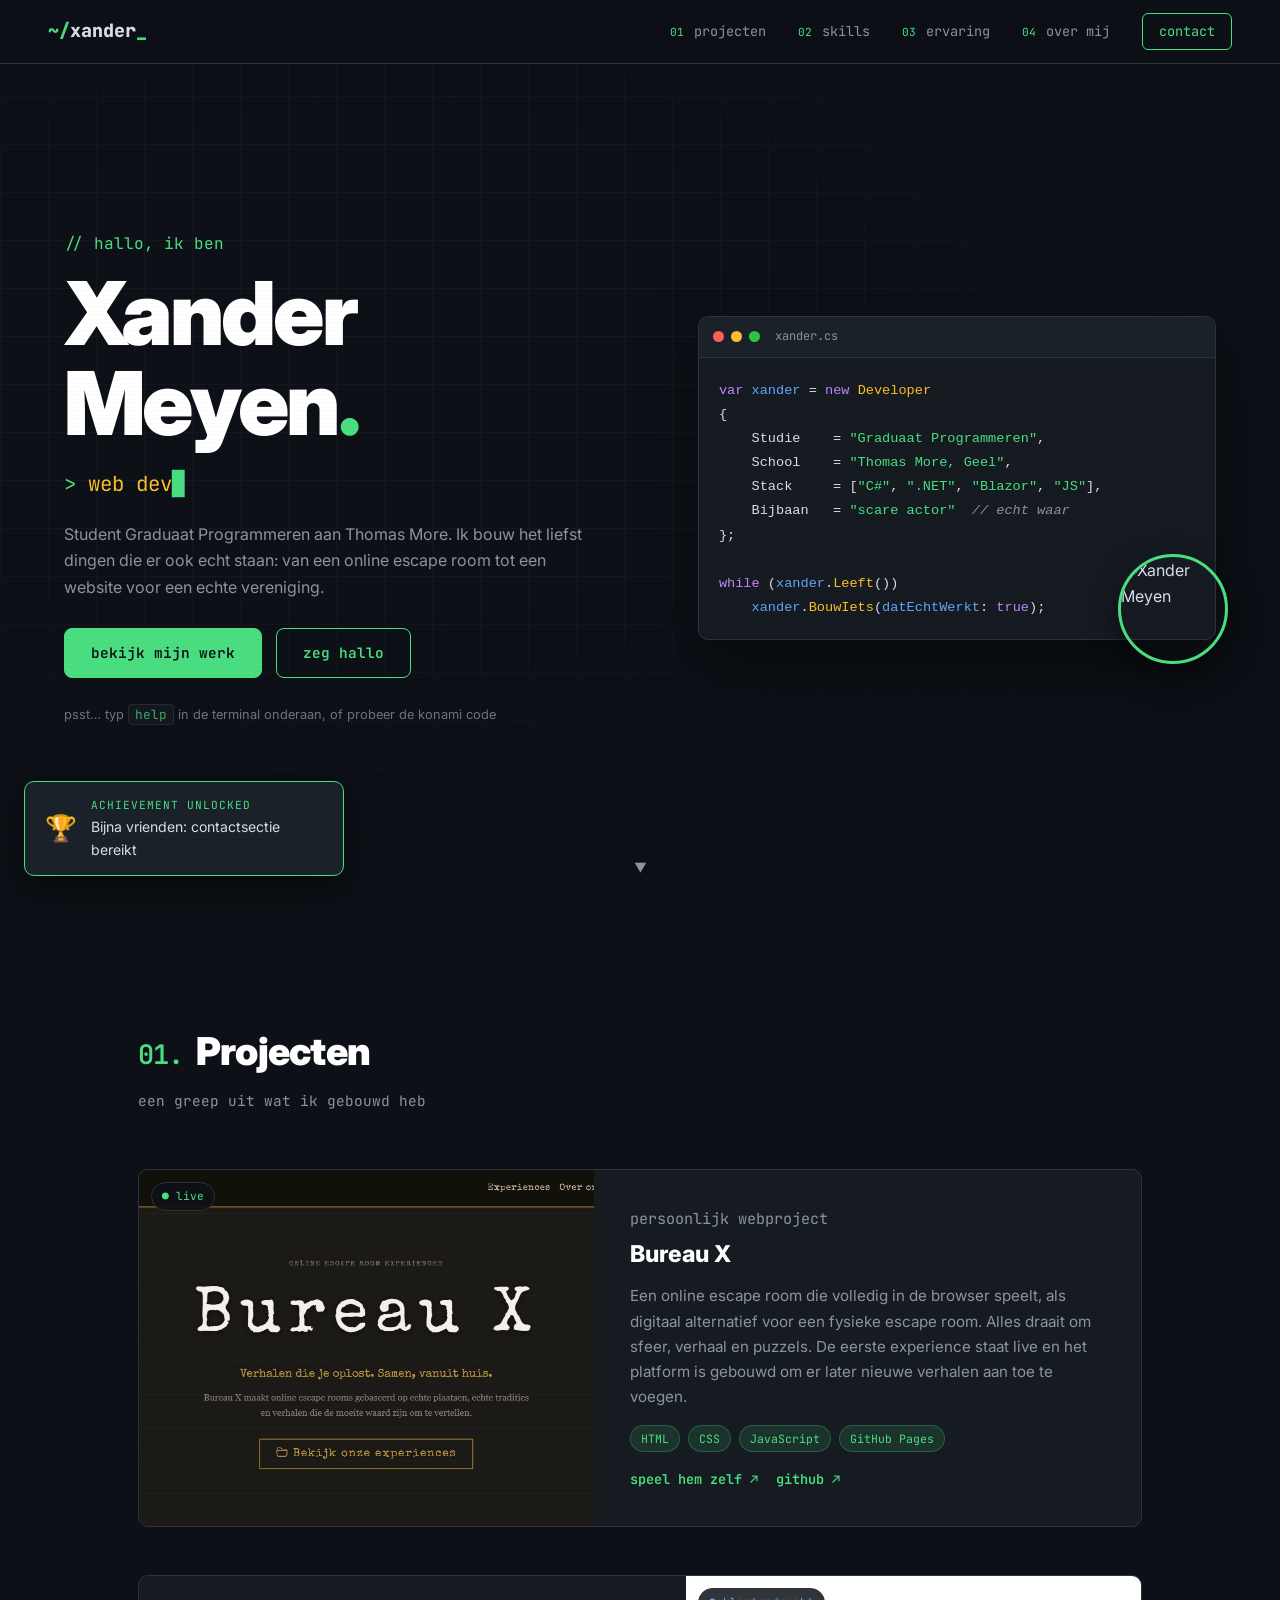
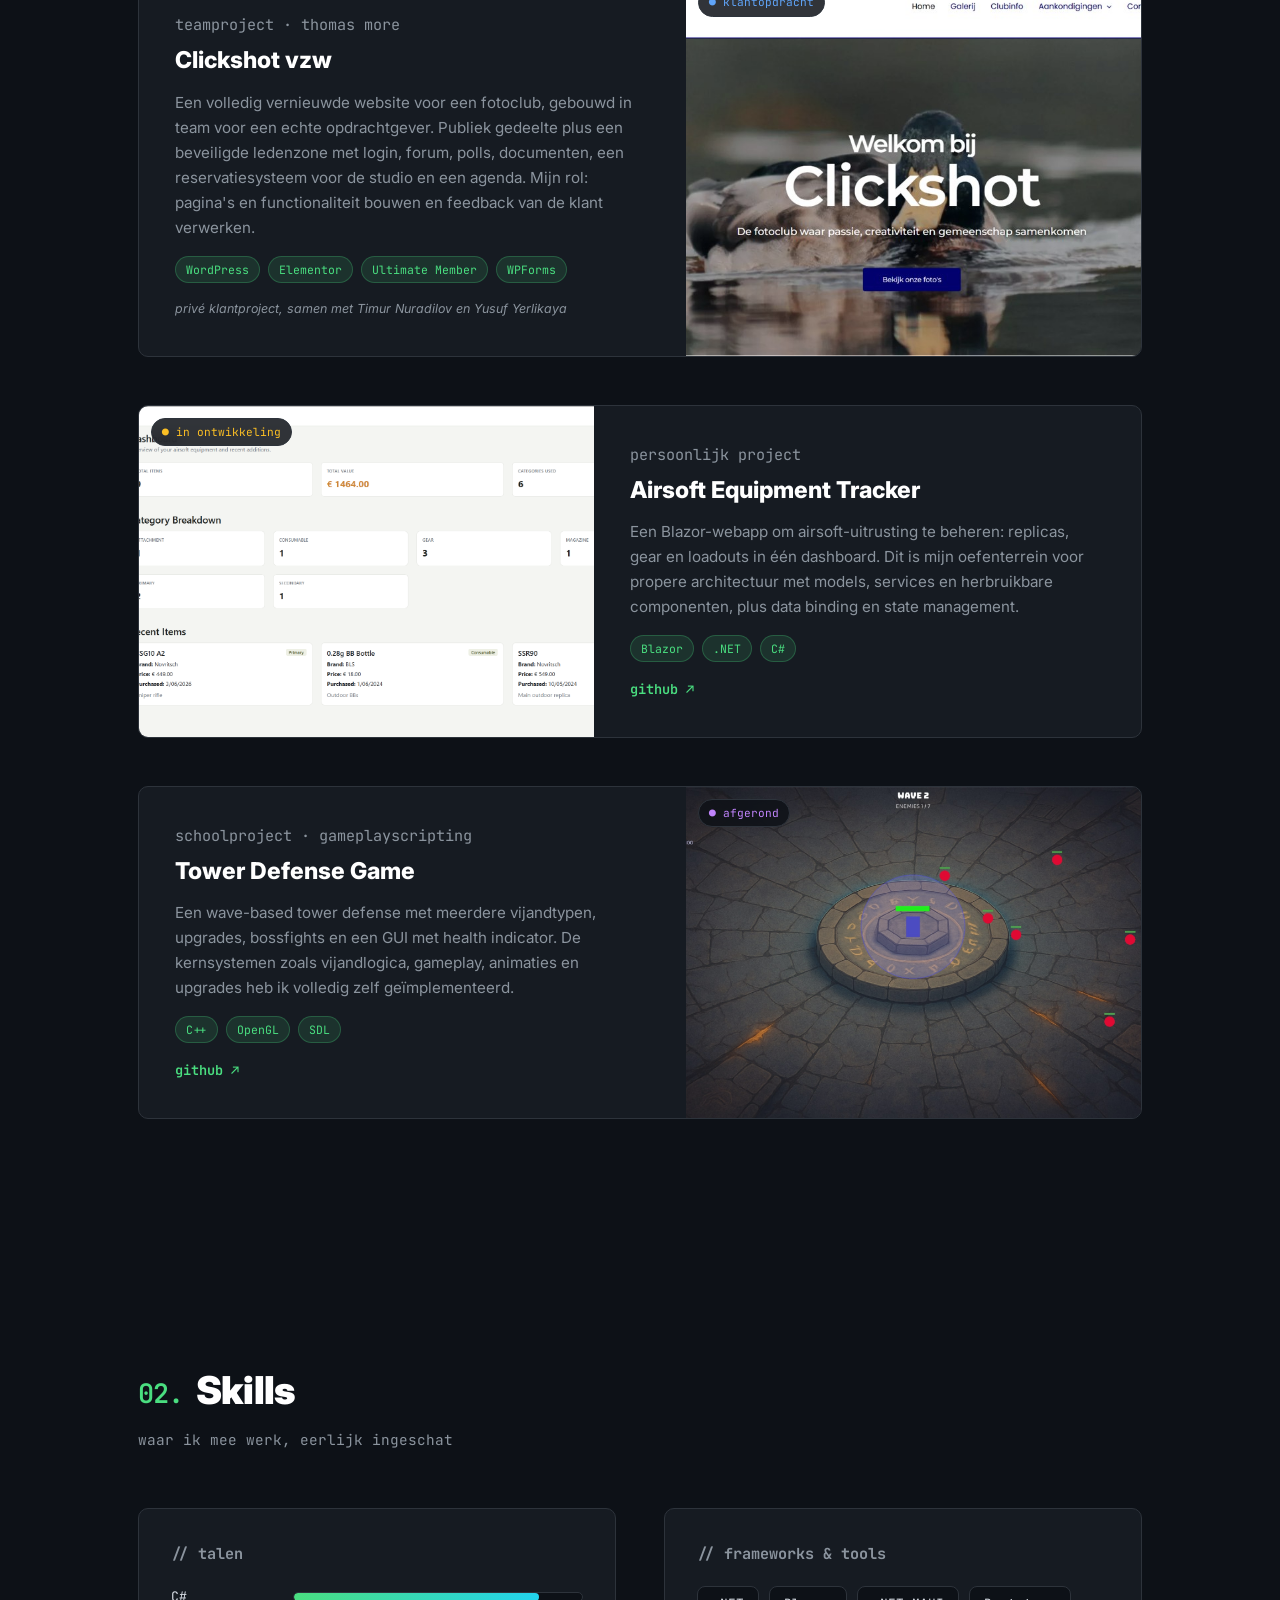
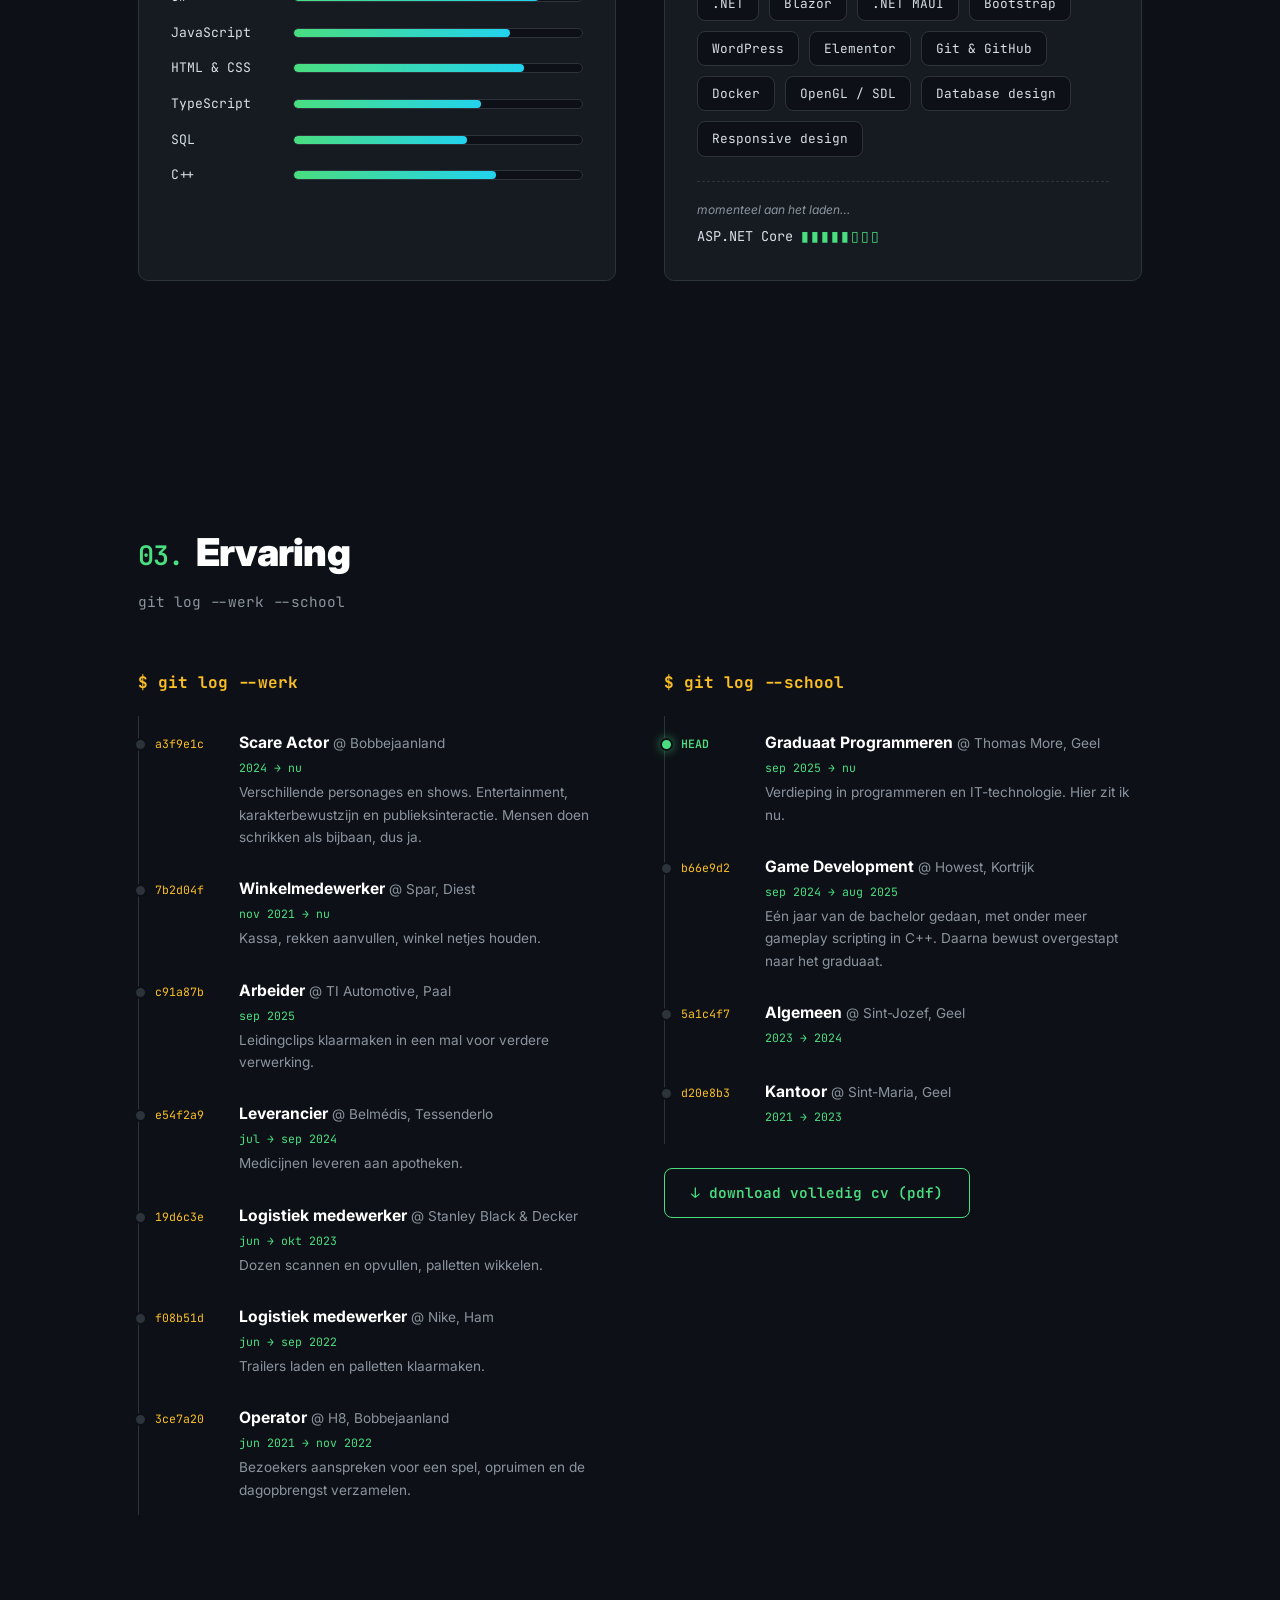
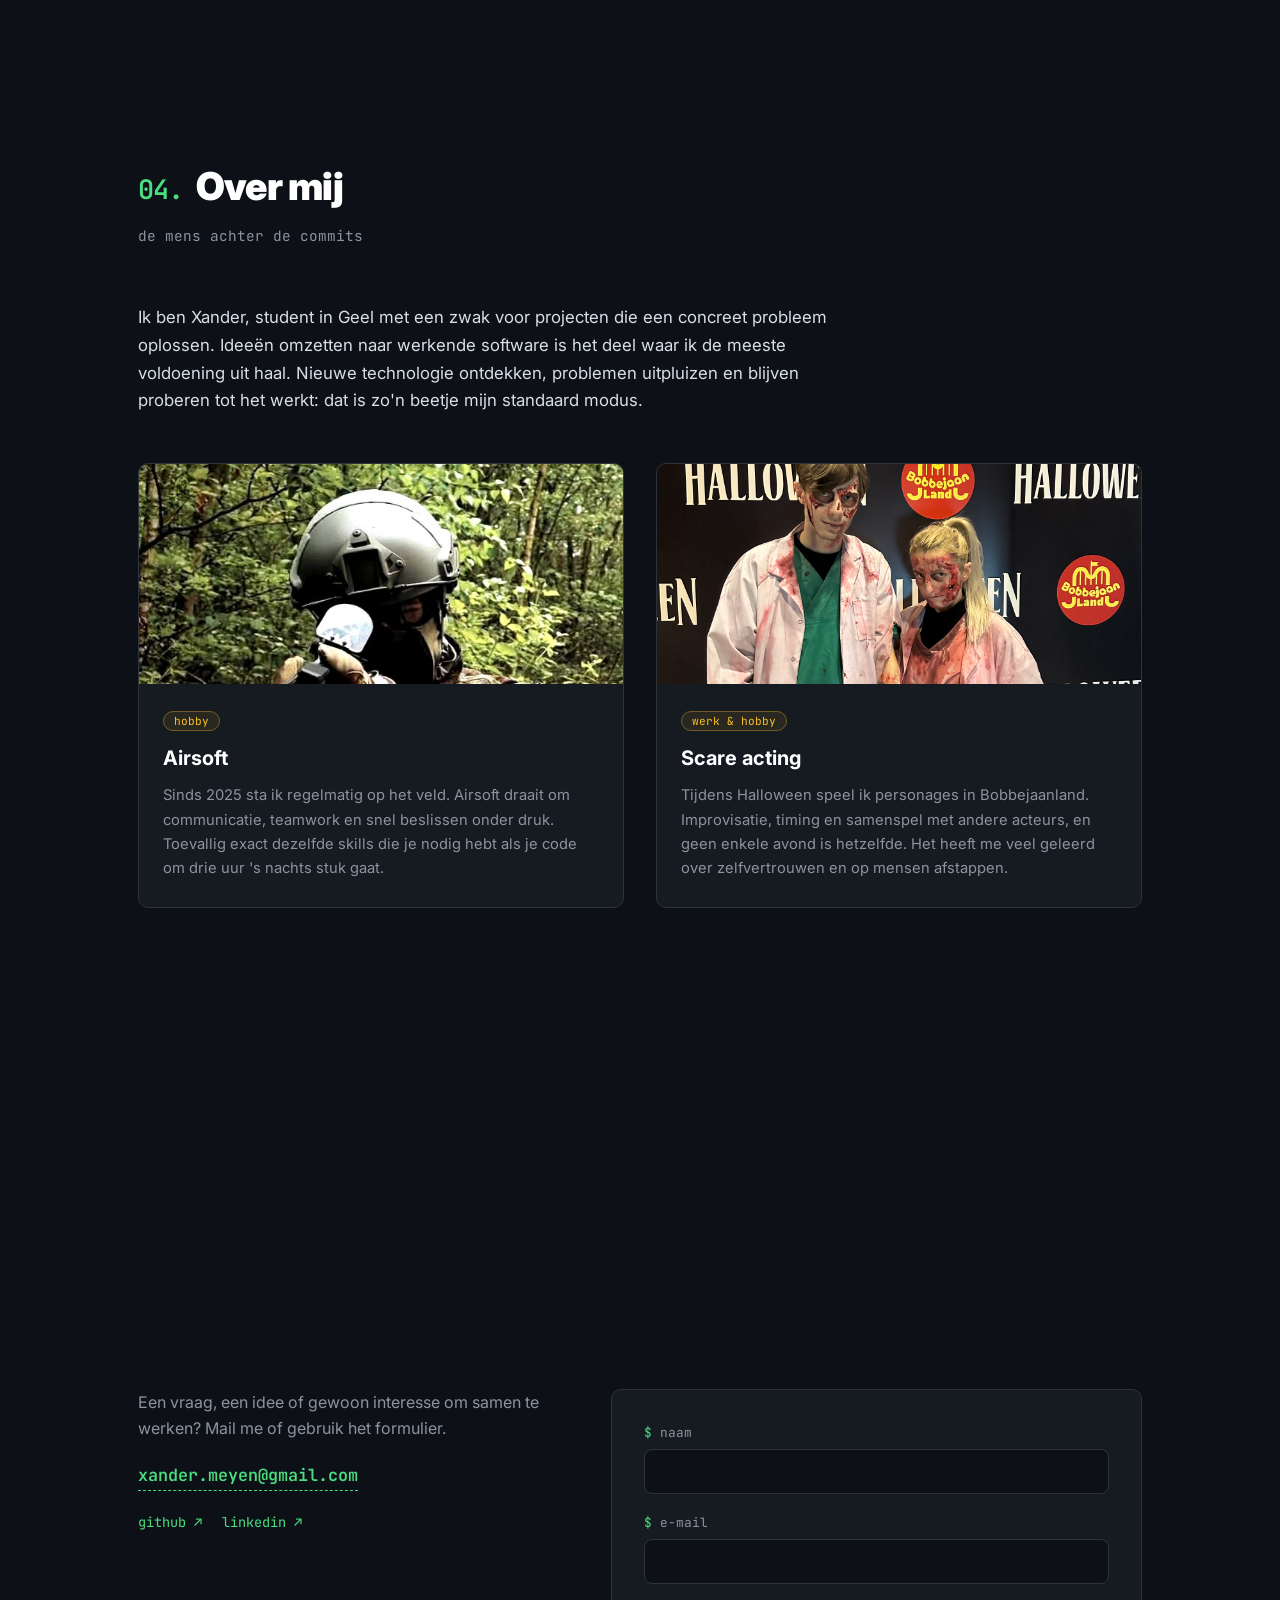
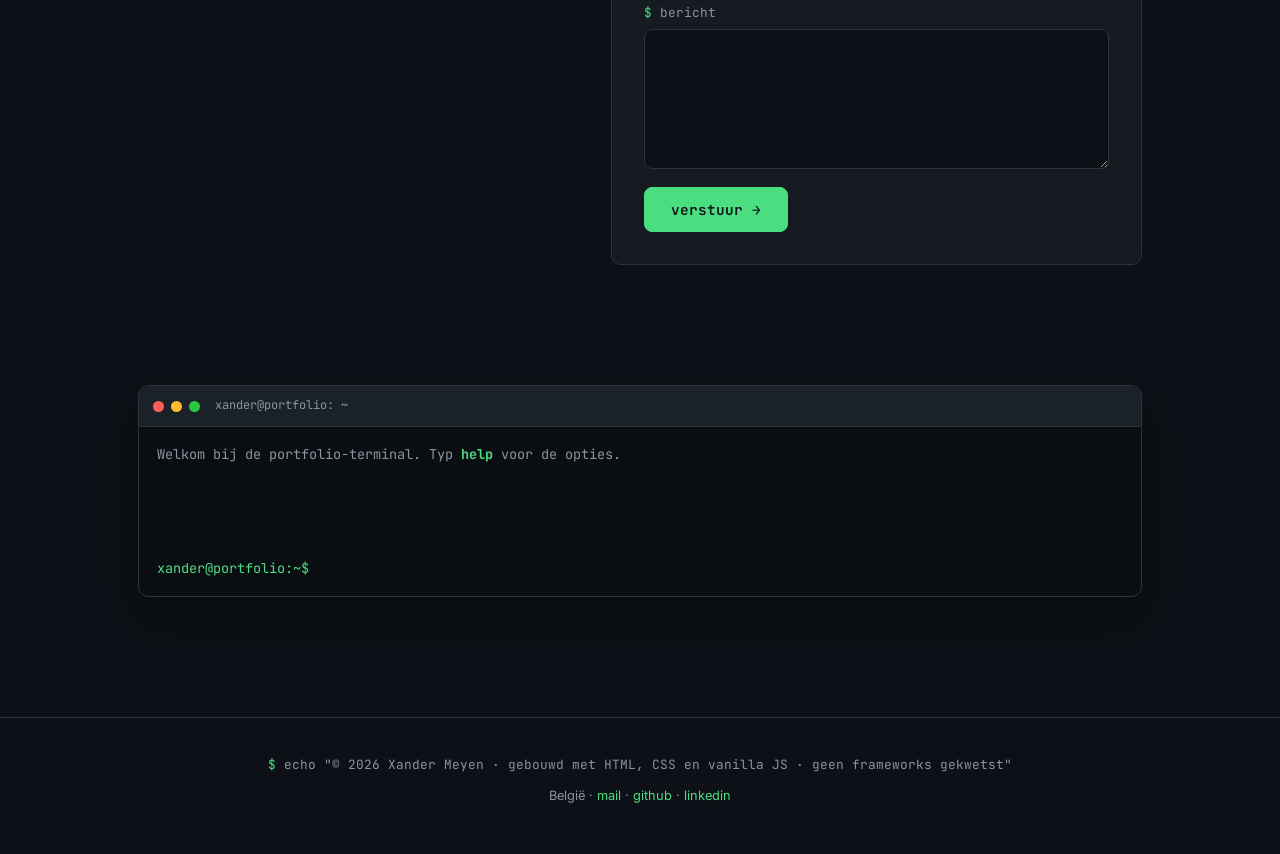
==== commit 57343300: "Quick wins: OG-tags, mobiele overflow fix, formulierfeedback en README update - Open Graph / Twitter" ====
--- a/index.html
+++ b/index.html
@@ -8,6 +8,15 @@
     <meta name="author" content="Xander Meyen">
     <meta name="viewport" content="width=device-width, initial-scale=1.0">
     <title>Xander Meyen | dev portfolio</title>
+
+    <link rel="canonical" href="https://www.xandermeyen.be/">
+    <meta property="og:type" content="website">
+    <meta property="og:url" content="https://www.xandermeyen.be/">
+    <meta property="og:title" content="Xander Meyen | dev portfolio">
+    <meta property="og:description" content="Student Graduaat Programmeren aan Thomas More. Bouwt webprojecten en software in C#, .NET, Blazor en JavaScript.">
+    <meta property="og:image" content="https://www.xandermeyen.be/img/profile.jpg">
+    <meta property="og:locale" content="nl_BE">
+    <meta name="twitter:card" content="summary">
 
     <link rel="preconnect" href="https://fonts.googleapis.com">
     <link rel="preconnect" href="https://fonts.gstatic.com" crossorigin>
@@ -420,6 +429,7 @@
                     <input type="hidden" name="_subject" value="Nieuw bericht via portfolio">
                     <input type="hidden" name="_captcha" value="false">
                     <input type="hidden" name="_template" value="table">
+                    <input type="hidden" name="_next" value="https://www.xandermeyen.be/?verzonden=1#contact">
 
                     <label for="naam"><span class="form-prompt">$</span> naam</label>
                     <input type="text" id="naam" name="naam" required autocomplete="name">
@@ -429,6 +439,8 @@
 
                     <label for="bericht"><span class="form-prompt">$</span> bericht</label>
                     <textarea id="bericht" name="bericht" rows="6" required></textarea>
+
+                    <p class="form-error" id="formError" role="alert" hidden>error: er ontbreekt nog iets — check de rood gemarkeerde velden.</p>
 
                     <button type="submit" class="btn btn-solid">verstuur →</button>
                 </form>
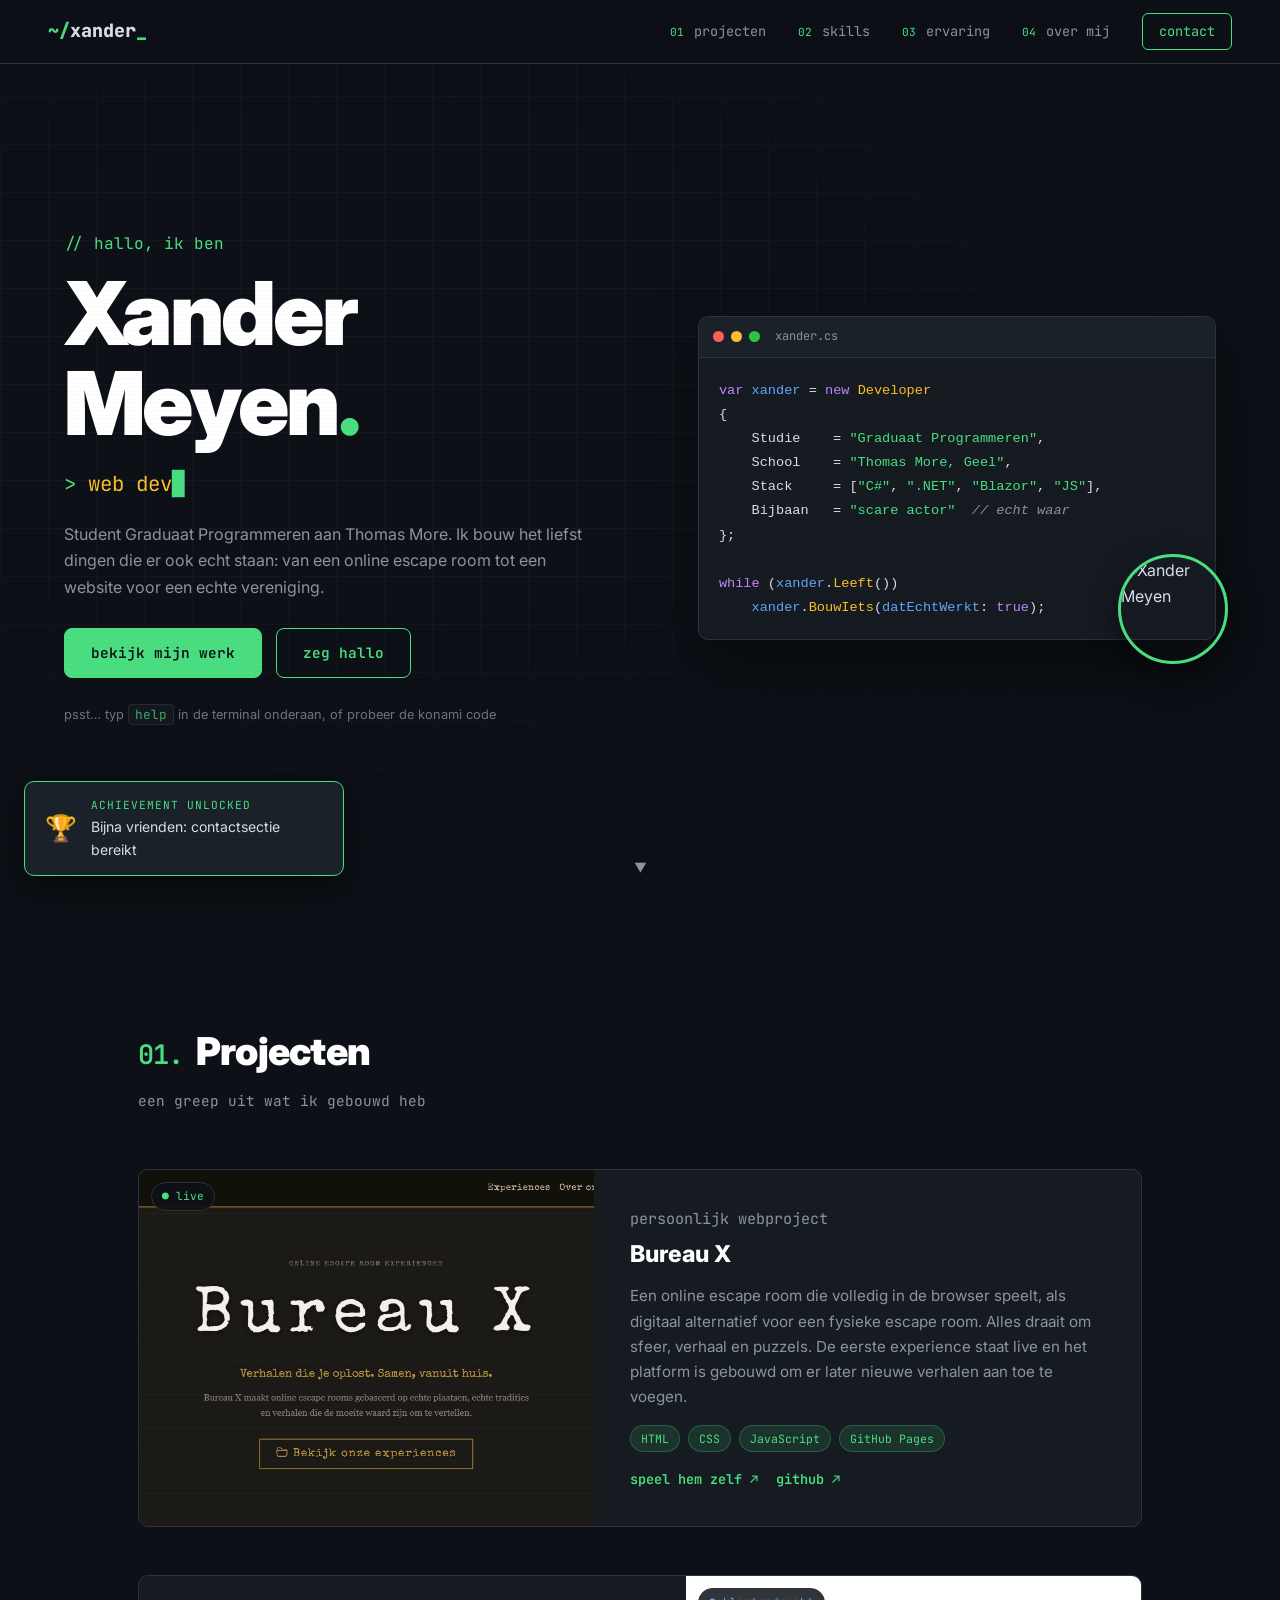
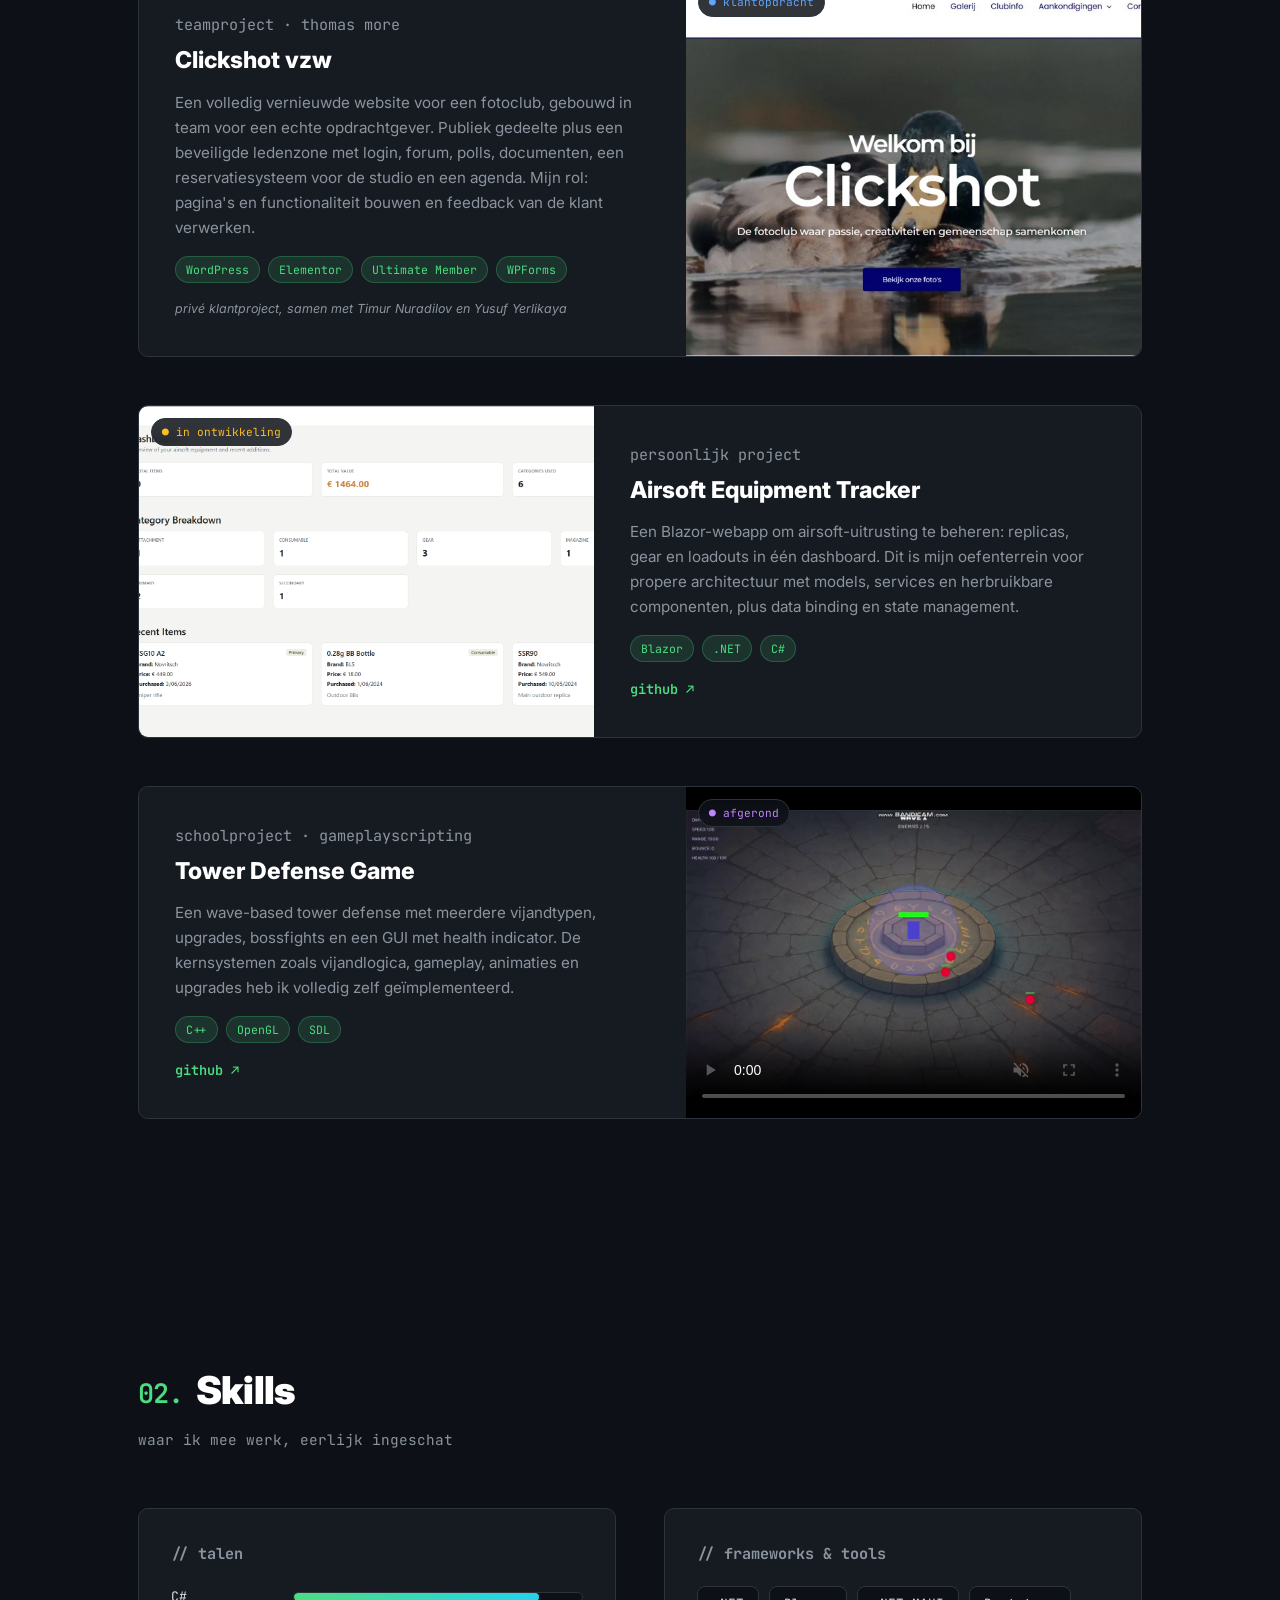
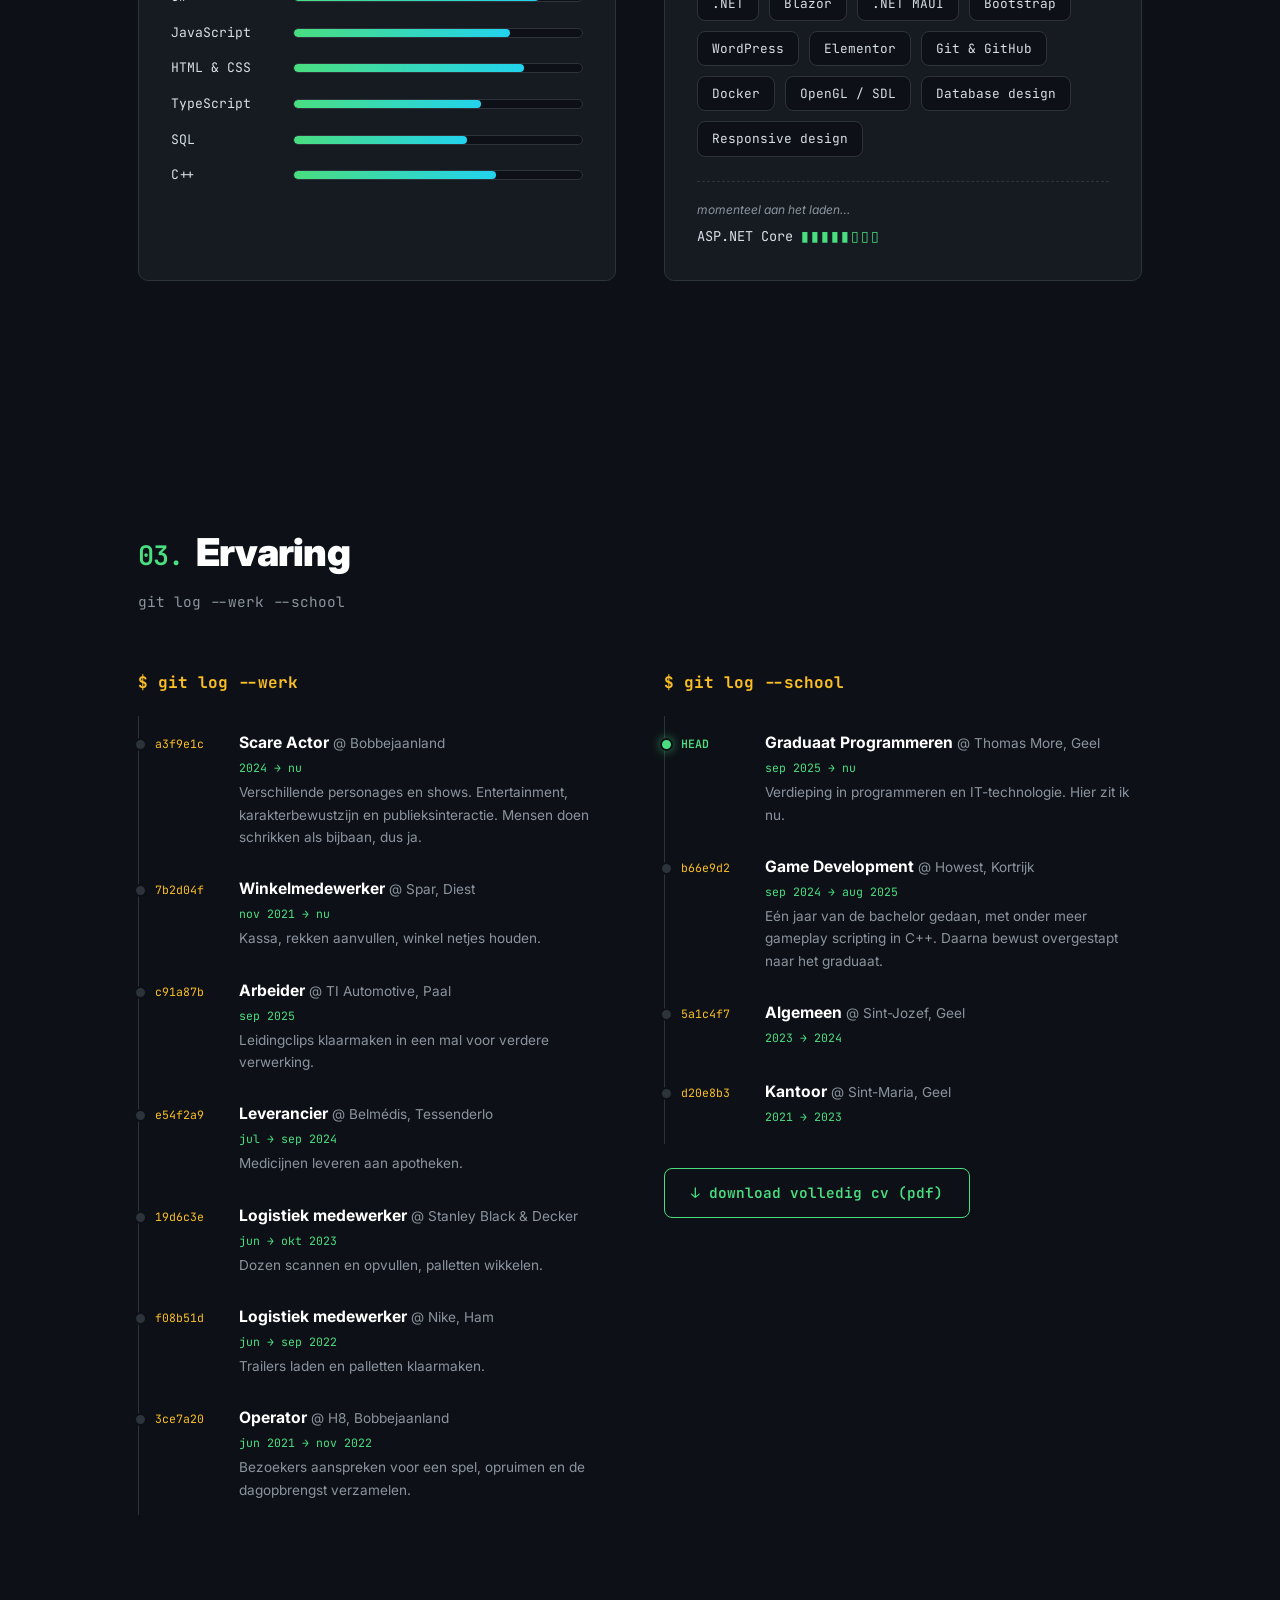
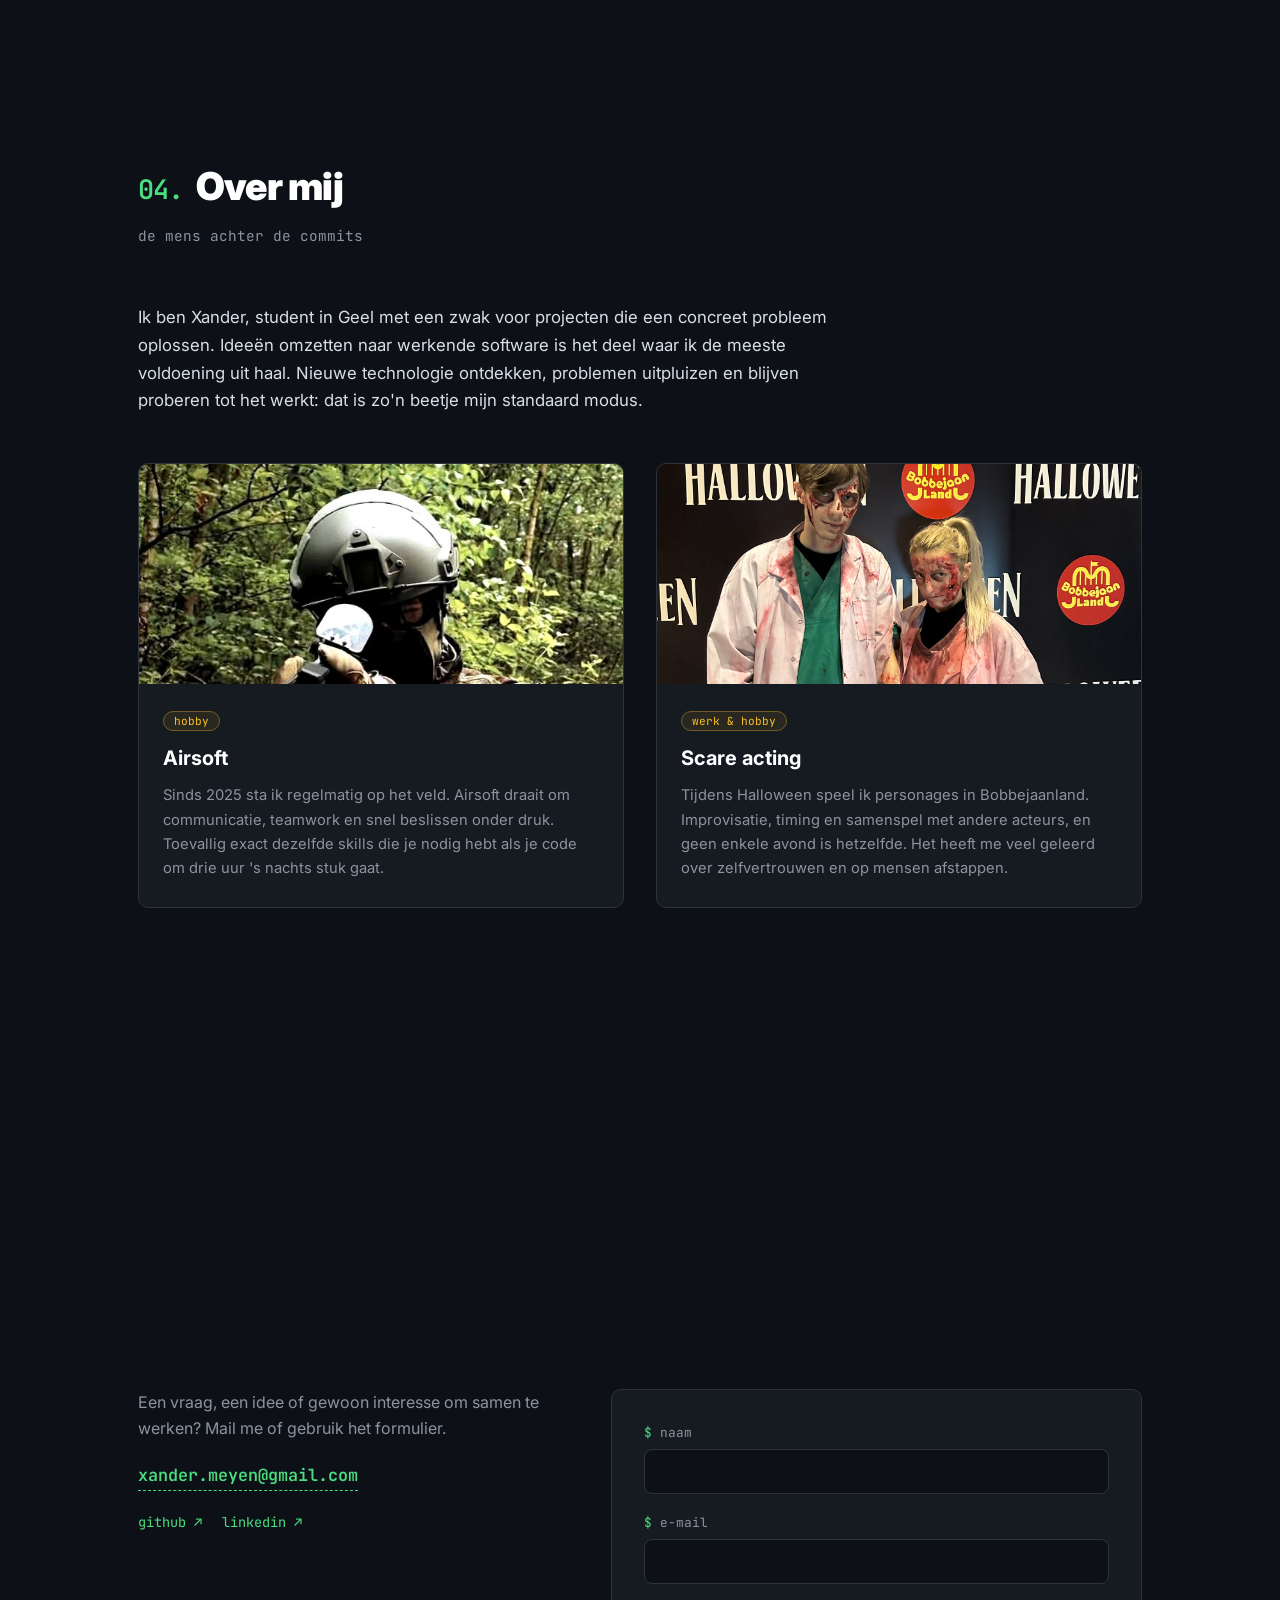
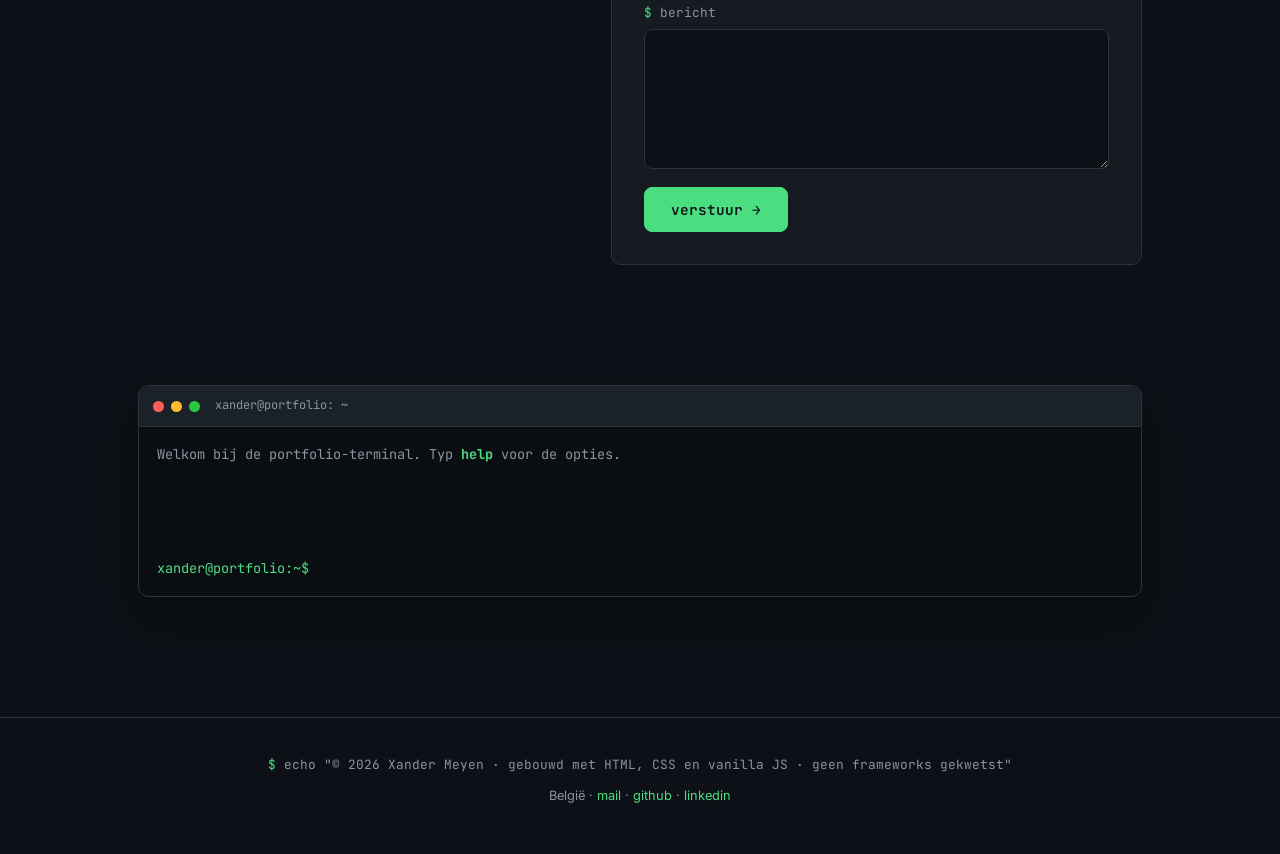
==== commit cf06e952: "Tower Defense: screenshot vervangen door gameplay demo video Video speelt gedempt af zodra hij in be" ====
--- a/index.html
+++ b/index.html
@@ -180,7 +180,9 @@
                 <!-- Tower Defense -->
                 <article class="project reveal">
                     <div class="project-img">
-                        <img src="img/projects/Project1Screen.jpg" alt="Screenshot van de Tower Defense game" loading="lazy">
+                        <video class="project-video" src="video/towerdefense-demo.mp4" poster="img/projects/towerdefense-poster.jpg"
+                               muted loop playsinline controls preload="none"
+                               aria-label="Gameplay demo van de Tower Defense game"></video>
                         <span class="project-status status-done">● afgerond</span>
                     </div>
                     <div class="project-info">
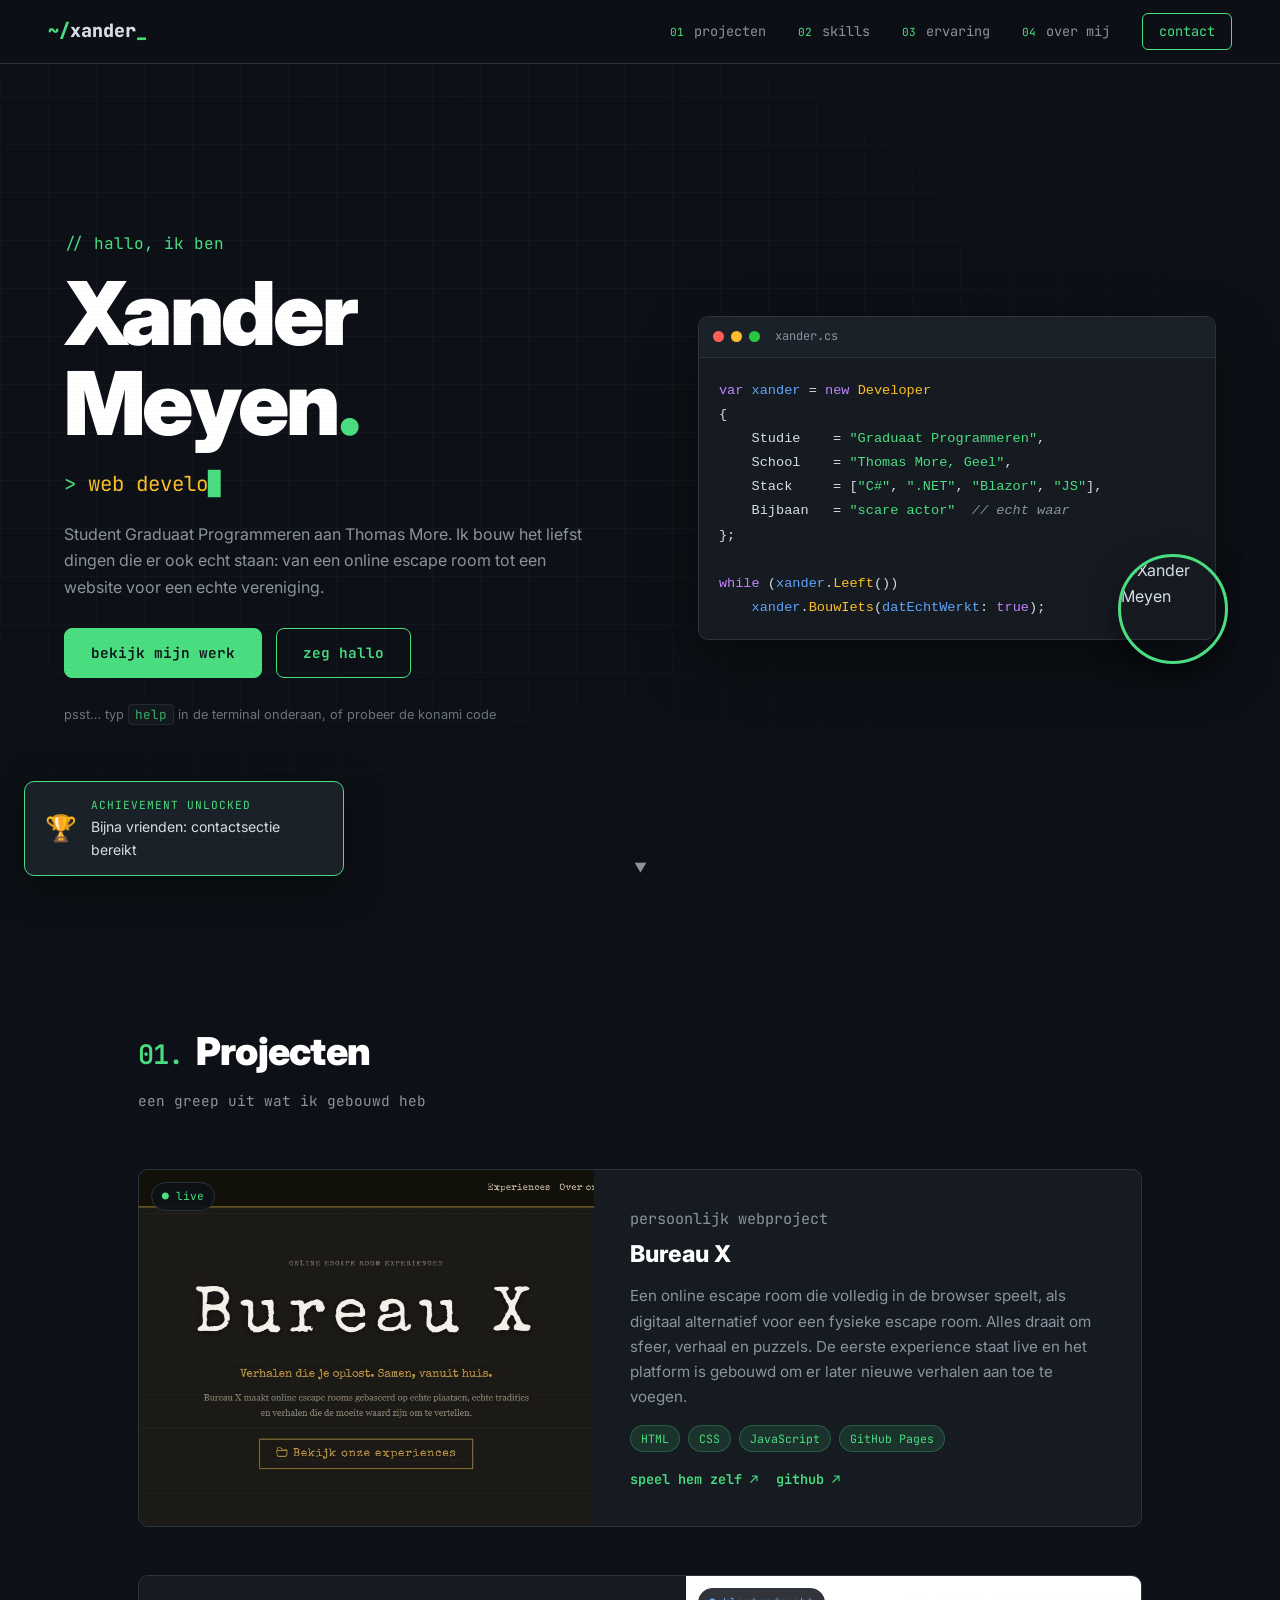
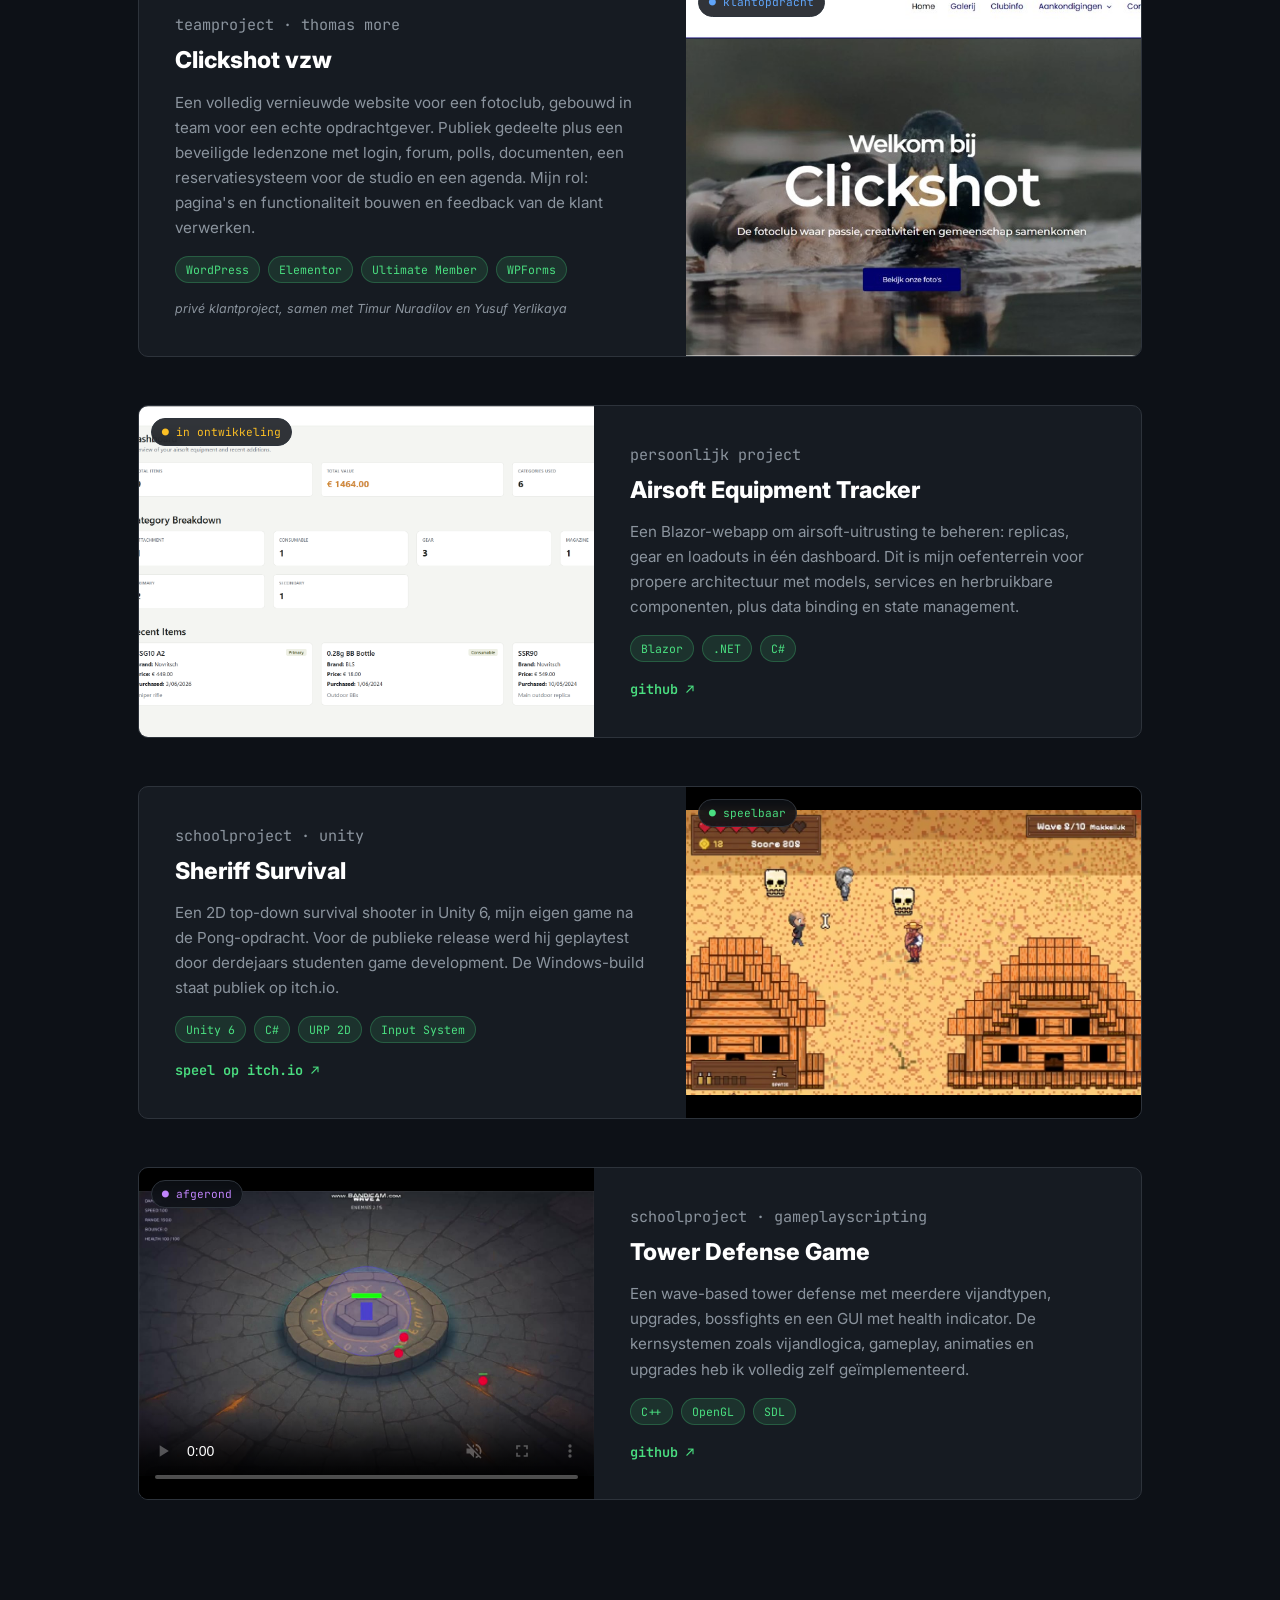
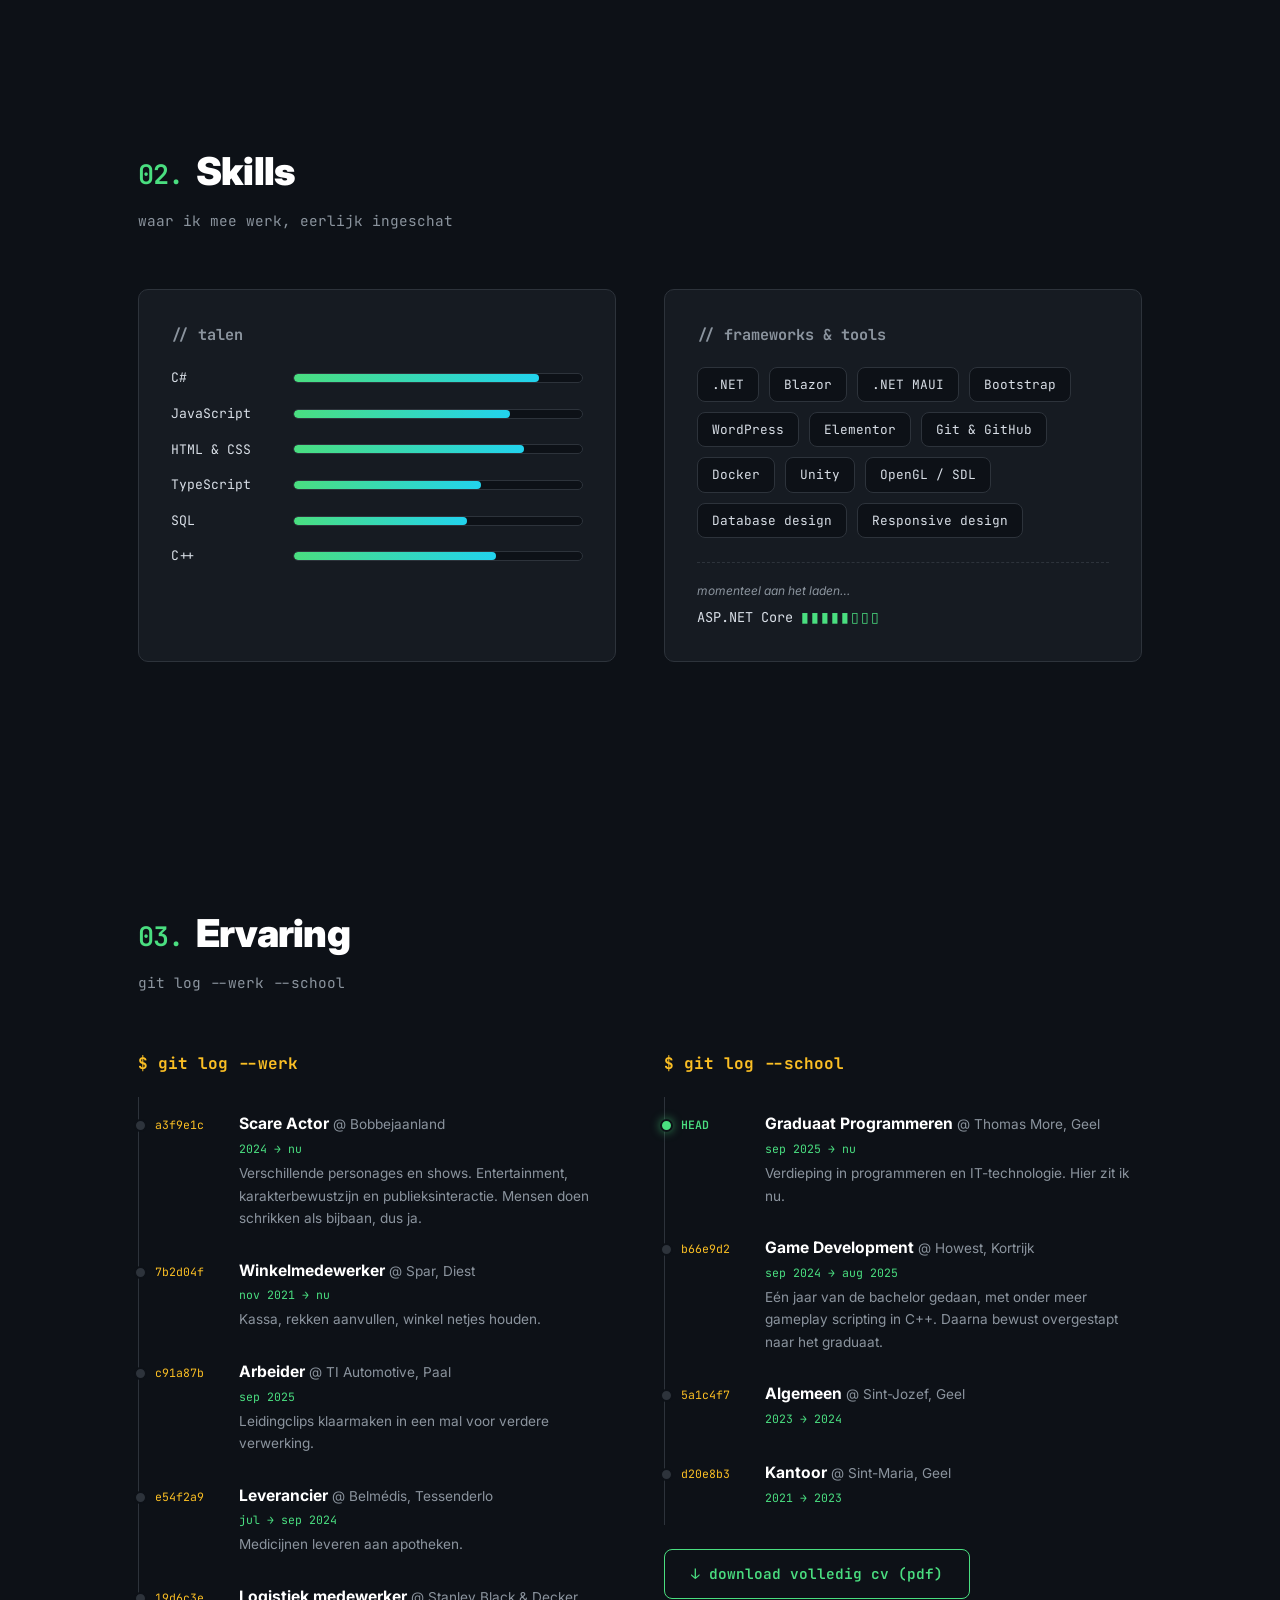
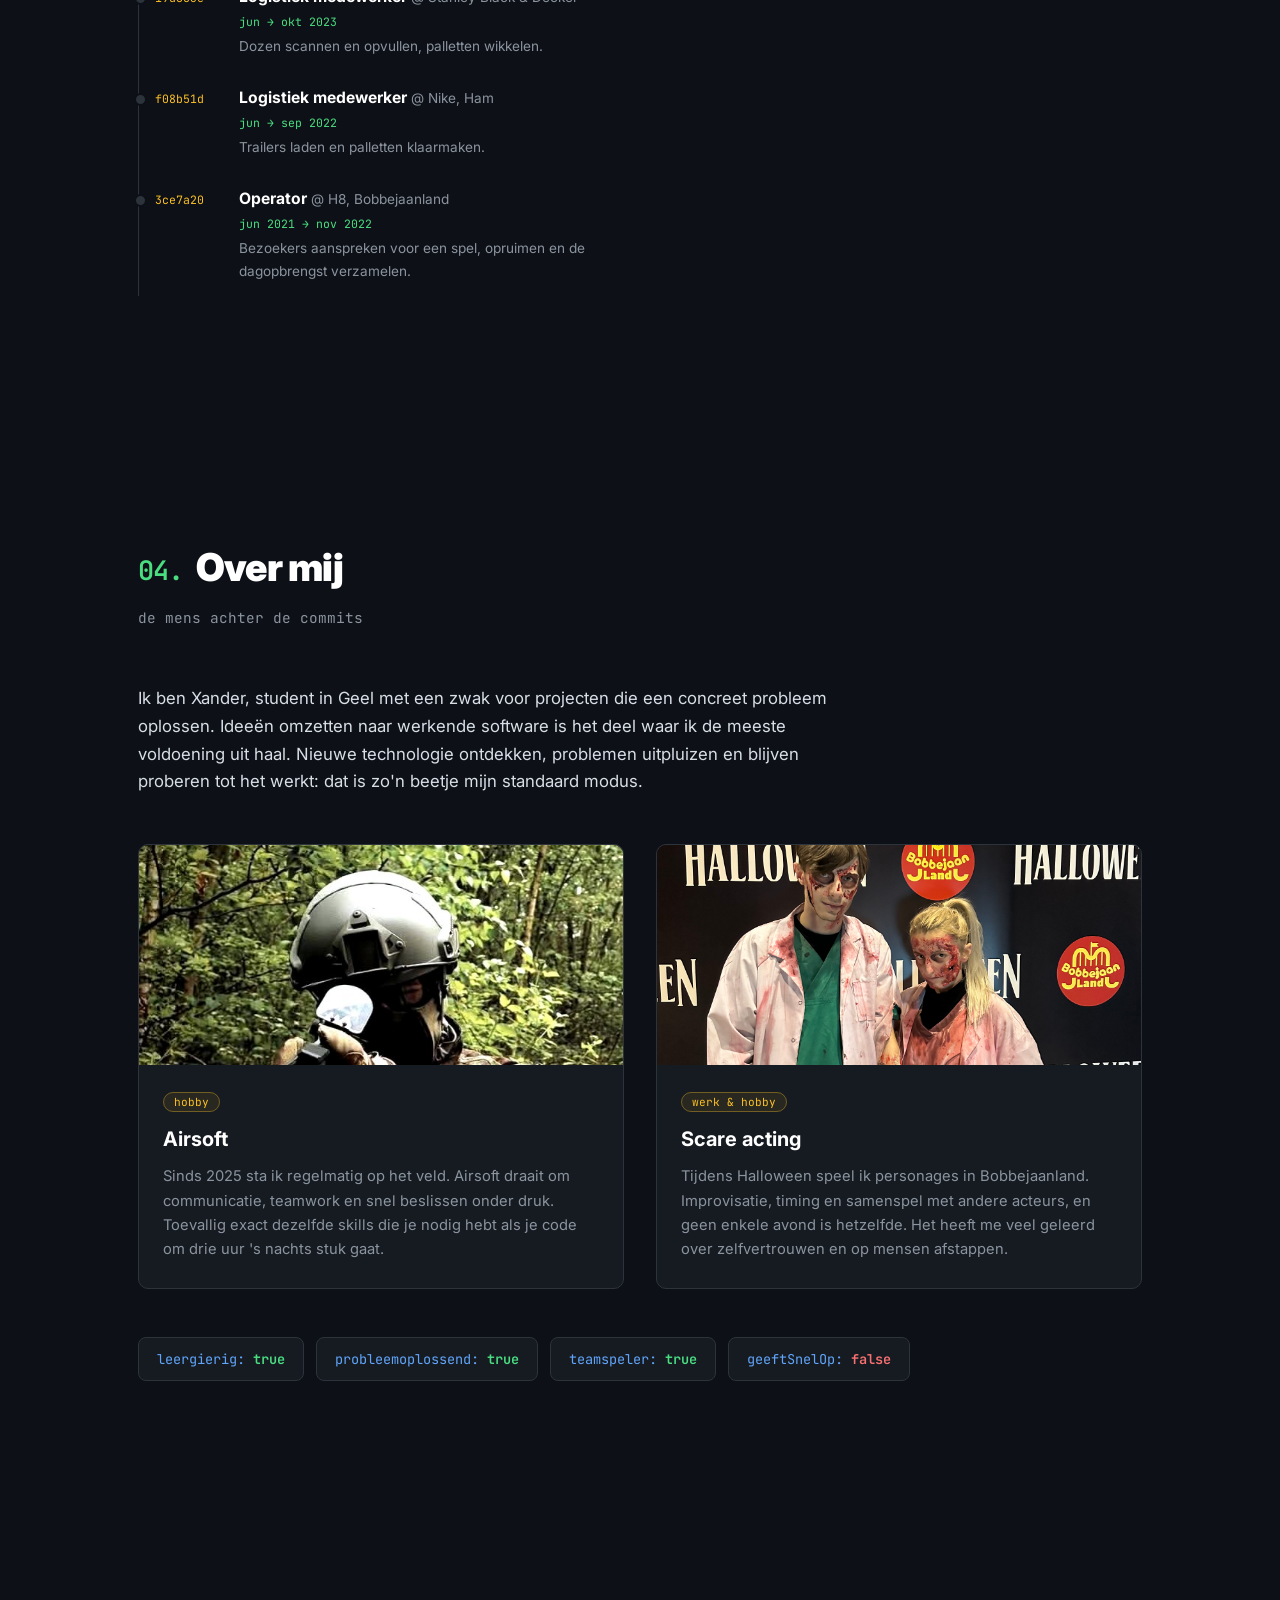
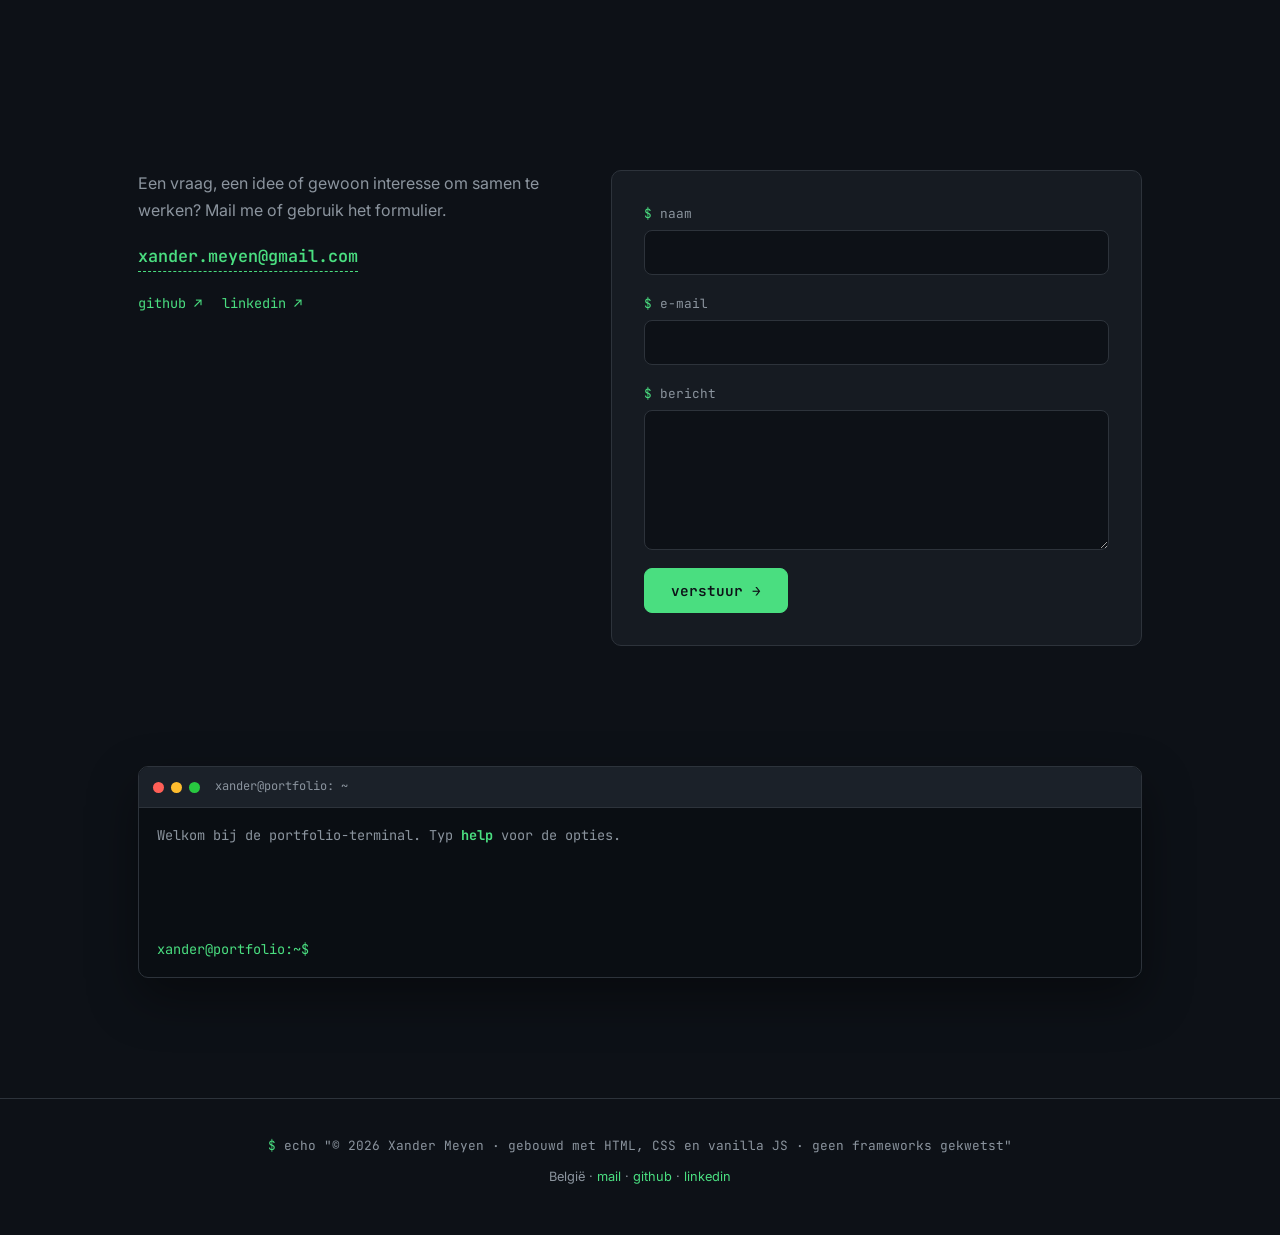
==== commit 4f578995: "Sheriff Survival toegevoegd aan projecten met gameplay loop" ====
--- a/index.html
+++ b/index.html
@@ -177,6 +177,31 @@
                     </div>
                 </article>
 
+                <!-- Sheriff Survival -->
+                <article class="project reveal">
+                    <div class="project-img">
+                        <video class="project-video" muted loop playsinline preload="none" poster="img/projects/sheriff-survival.jpg" aria-label="Gameplay van Sheriff Survival">
+                            <source src="img/projects/sheriff-survival.mp4" type="video/mp4">
+                        </video>
+                        <span class="project-status status-live">● speelbaar</span>
+                    </div>
+                    <div class="project-info">
+                        <p class="project-kicker">schoolproject &middot; Unity</p>
+                        <h3>Sheriff Survival</h3>
+                        <p>
+                            Een 2D top-down survival shooter in Unity 6, mijn eigen game na de Pong-opdracht.
+                            Voor de publieke release werd hij geplaytest door derdejaars studenten
+                            game development. De Windows-build staat publiek op itch.io.
+                        </p>
+                        <ul class="tags">
+                            <li>Unity 6</li><li>C#</li><li>URP 2D</li><li>Input System</li>
+                        </ul>
+                        <div class="project-links">
+                            <a href="https://xandermeyen.itch.io/sheriff-survival" target="_blank" rel="noopener">speel op itch.io ↗</a>
+                        </div>
+                    </div>
+                </article>
+
                 <!-- Tower Defense -->
                 <article class="project reveal">
                     <div class="project-img">
@@ -235,6 +260,7 @@
                         <li>Elementor</li>
                         <li>Git &amp; GitHub</li>
                         <li>Docker</li>
+                        <li>Unity</li>
                         <li>OpenGL / SDL</li>
                         <li>Database design</li>
                         <li>Responsive design</li>
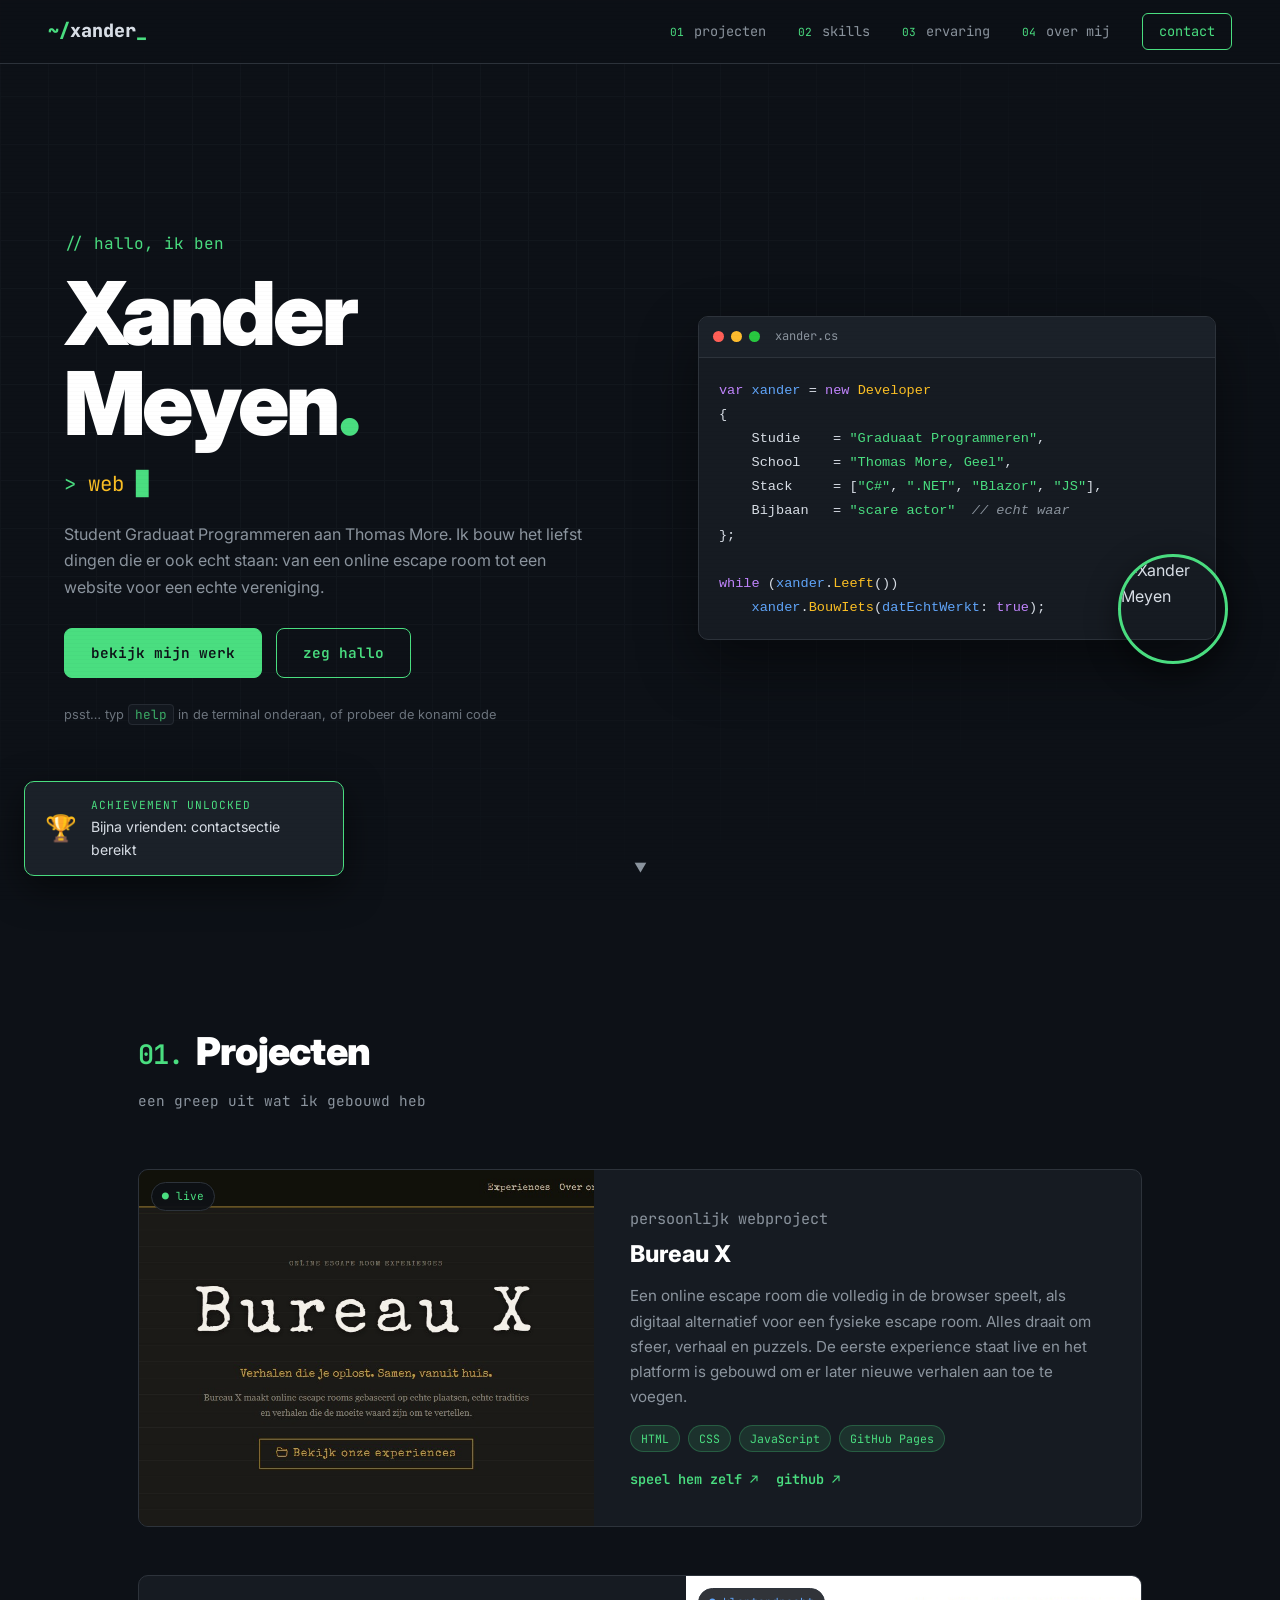
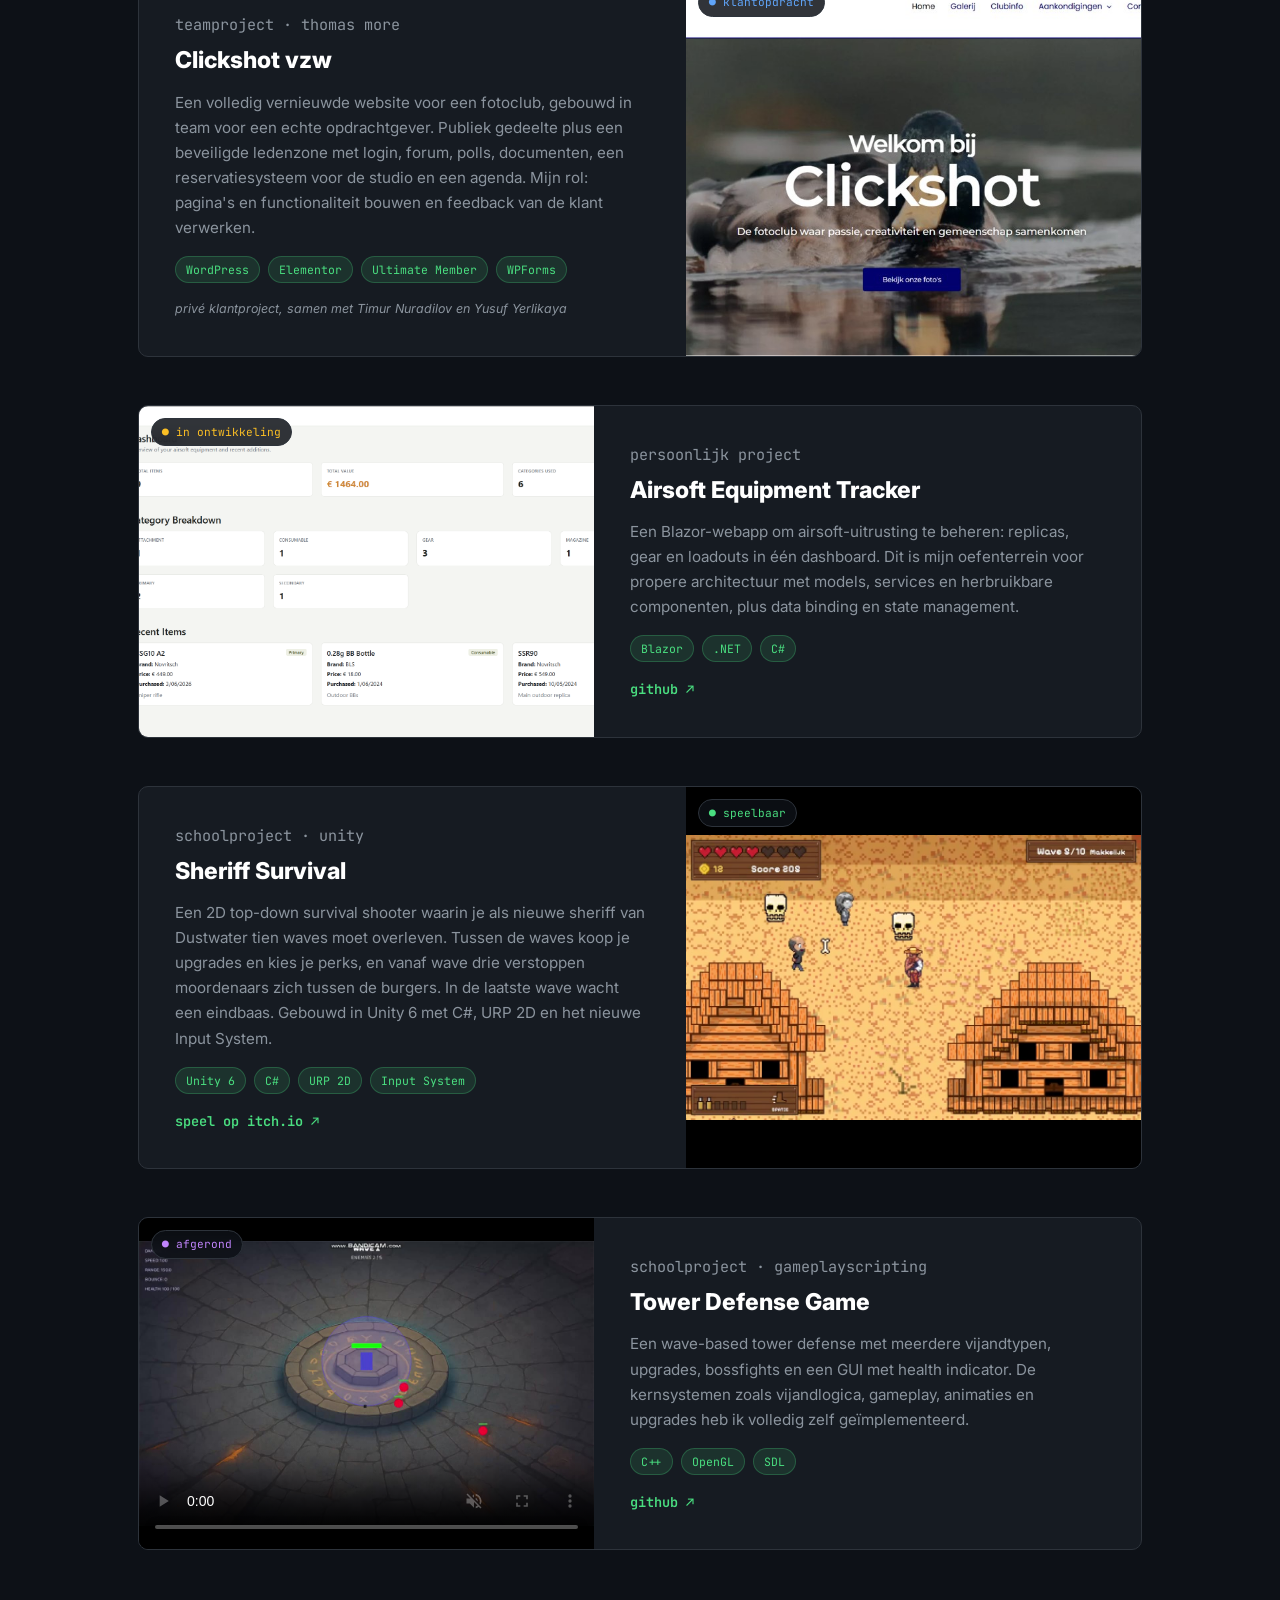
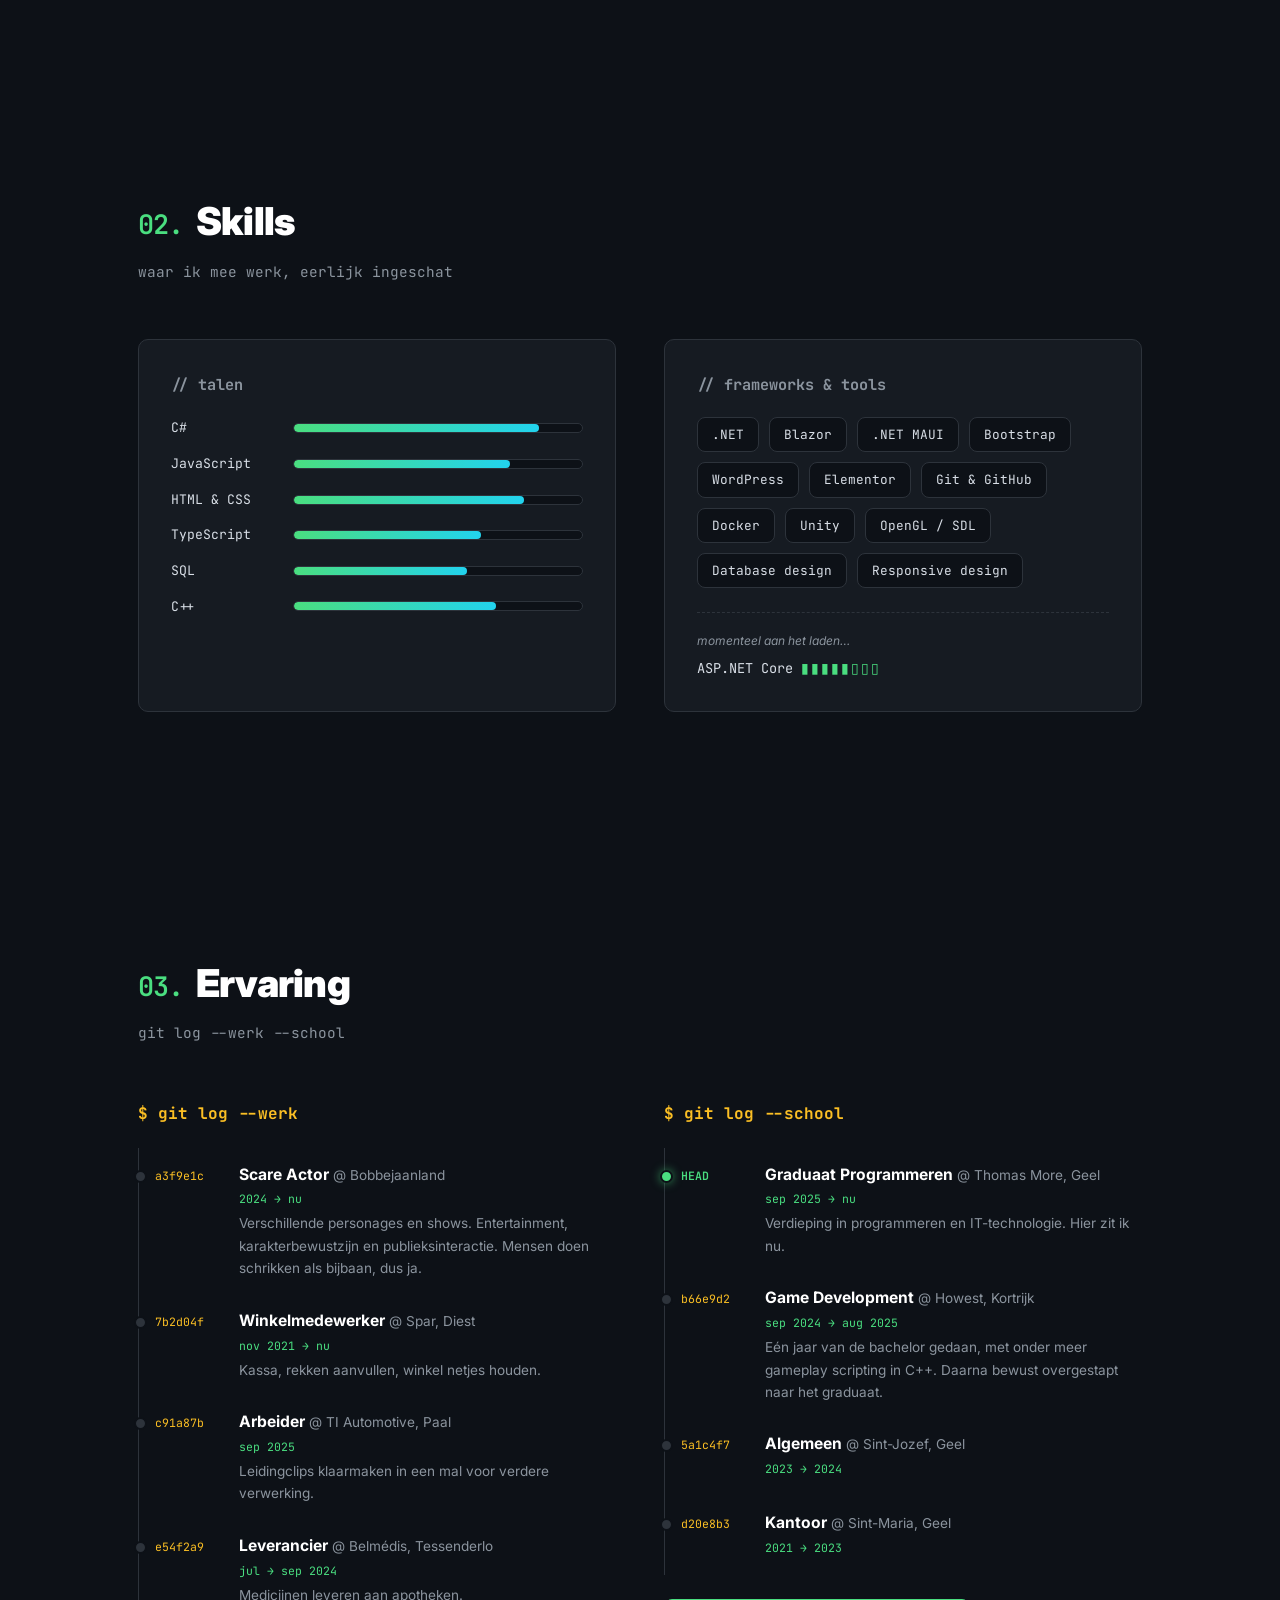
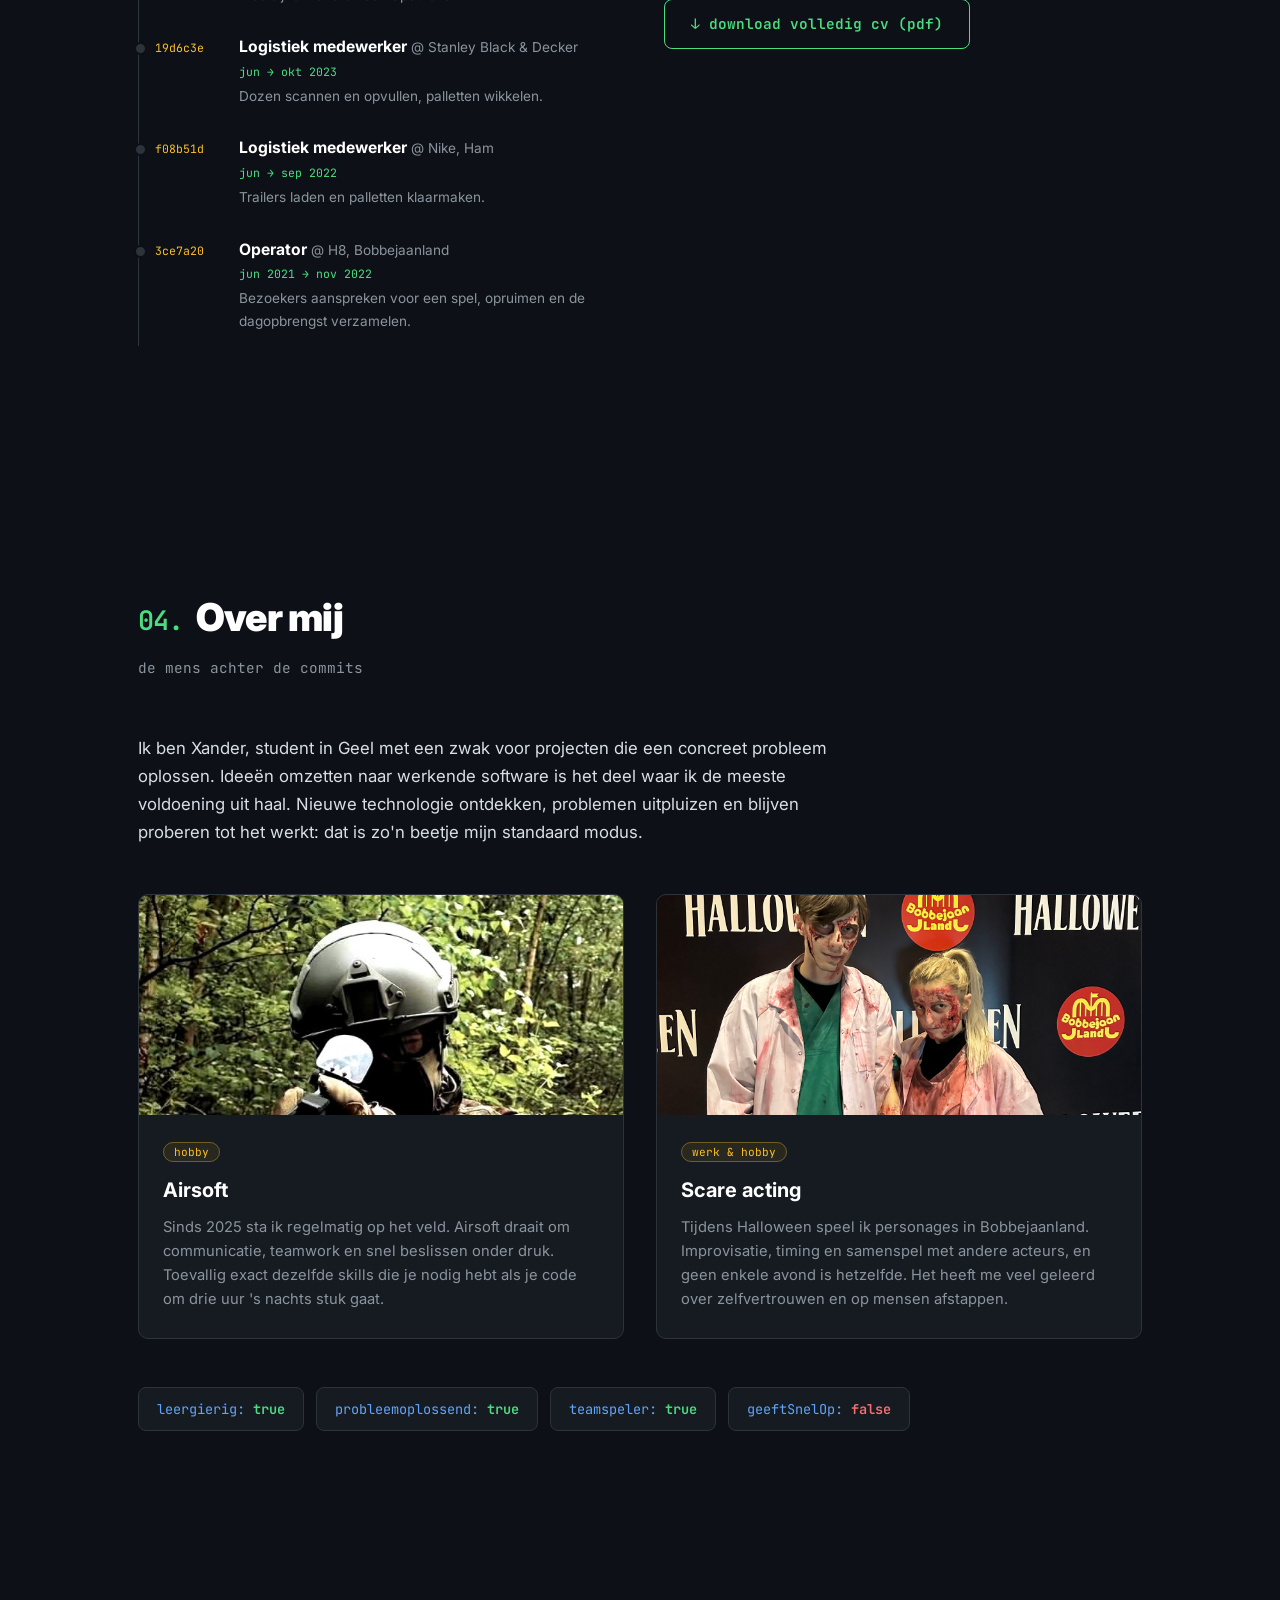
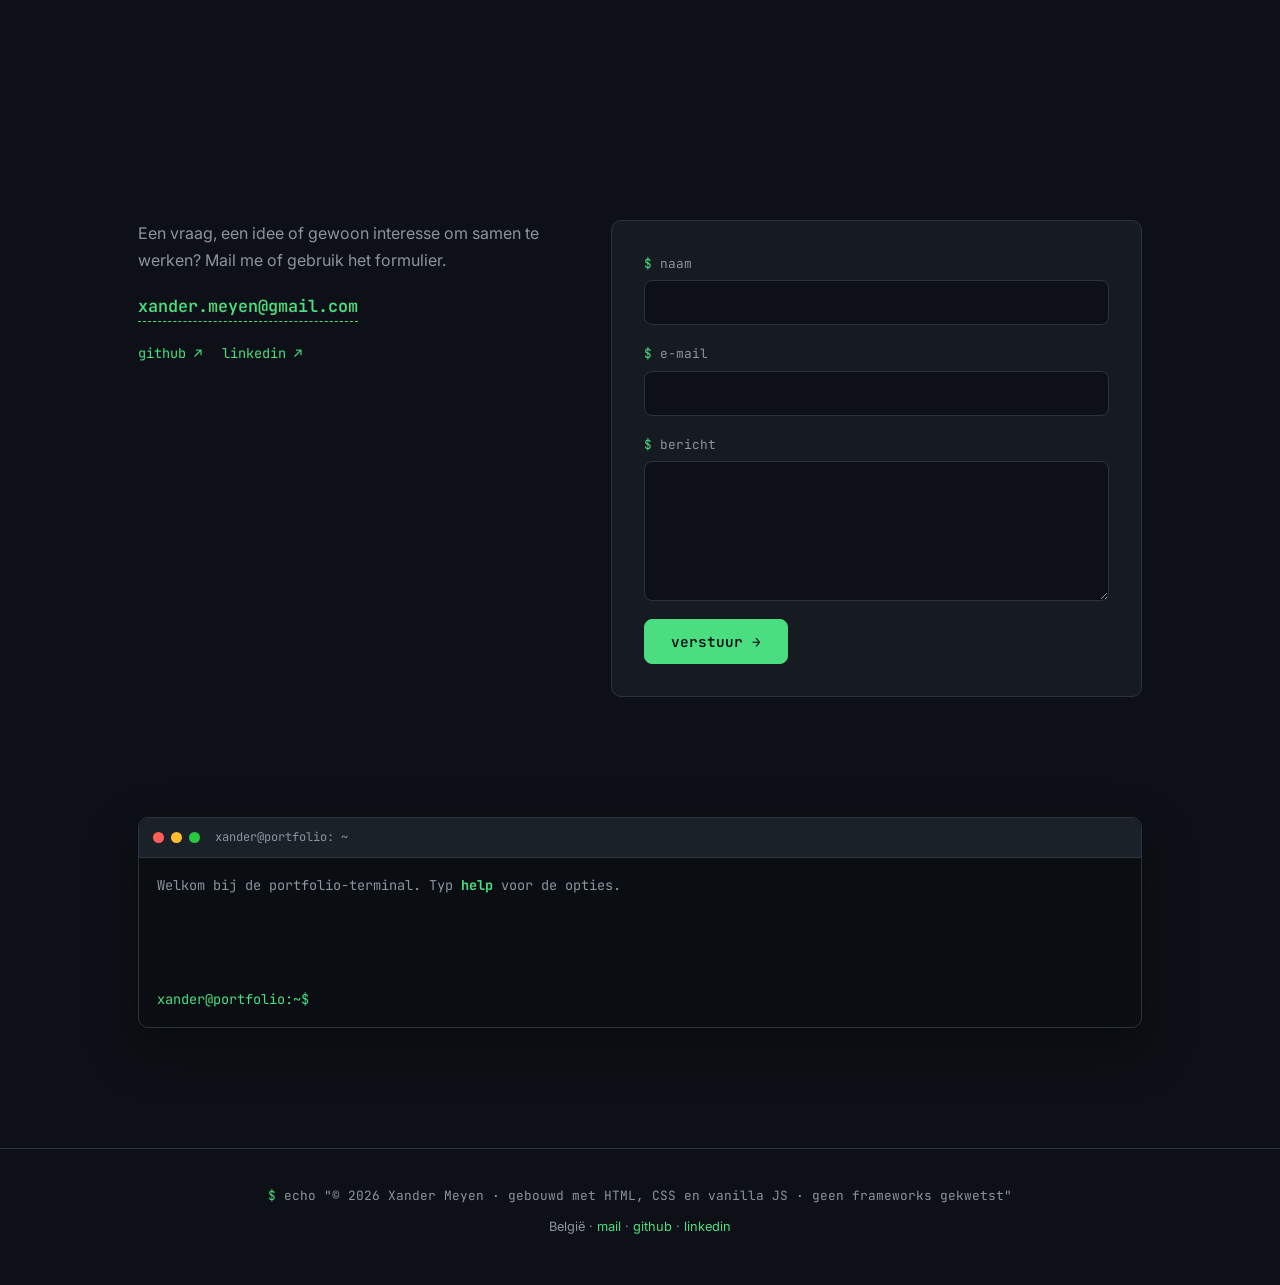
==== commit 18264e49: "Beschrijving Sheriff Survival herschreven" ====
--- a/index.html
+++ b/index.html
@@ -189,9 +189,10 @@
                         <p class="project-kicker">schoolproject &middot; Unity</p>
                         <h3>Sheriff Survival</h3>
                         <p>
-                            Een 2D top-down survival shooter in Unity 6, mijn eigen game na de Pong-opdracht.
-                            Voor de publieke release werd hij geplaytest door derdejaars studenten
-                            game development. De Windows-build staat publiek op itch.io.
+                            Een 2D top-down survival shooter waarin je als nieuwe sheriff van Dustwater
+                            tien waves moet overleven. Tussen de waves koop je upgrades en kies je perks,
+                            en vanaf wave drie verstoppen moordenaars zich tussen de burgers. In de laatste
+                            wave wacht een eindbaas. Gebouwd in Unity 6 met C#, URP 2D en het nieuwe Input System.
                         </p>
                         <ul class="tags">
                             <li>Unity 6</li><li>C#</li><li>URP 2D</li><li>Input System</li>
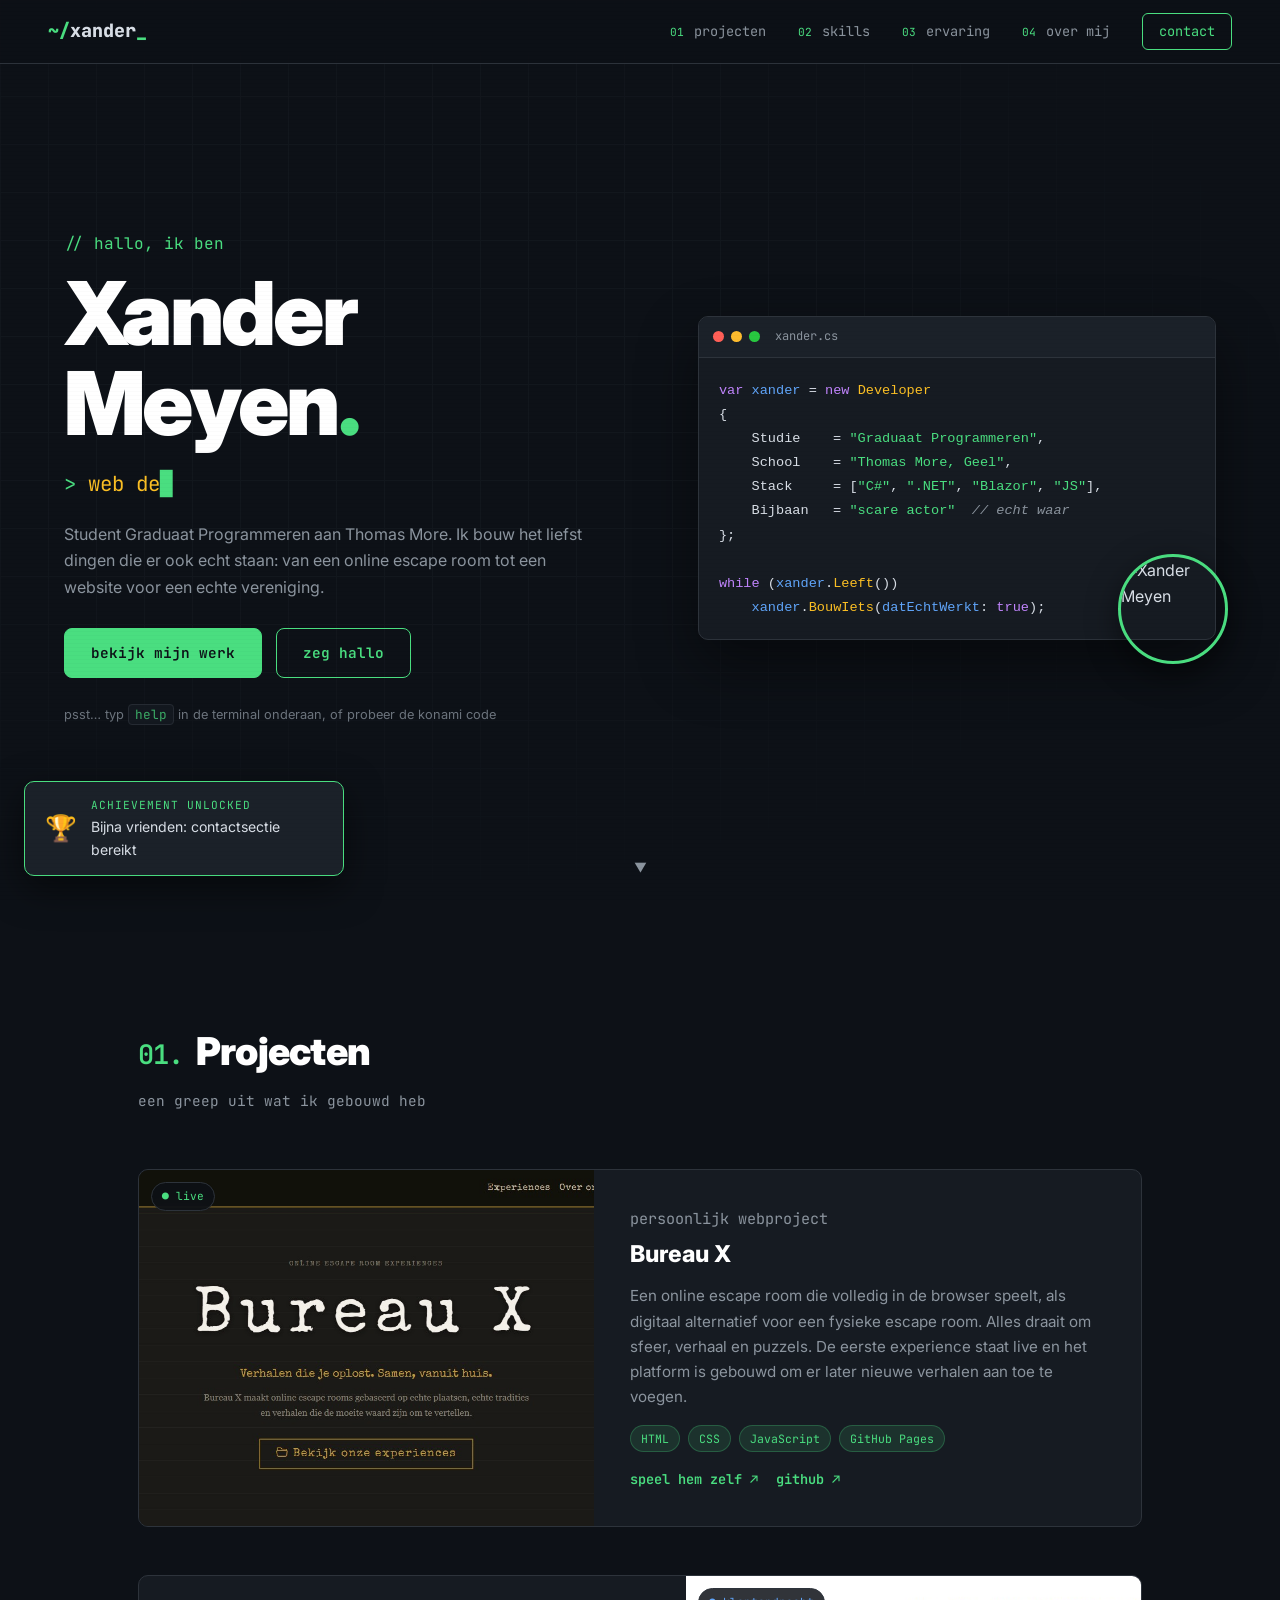
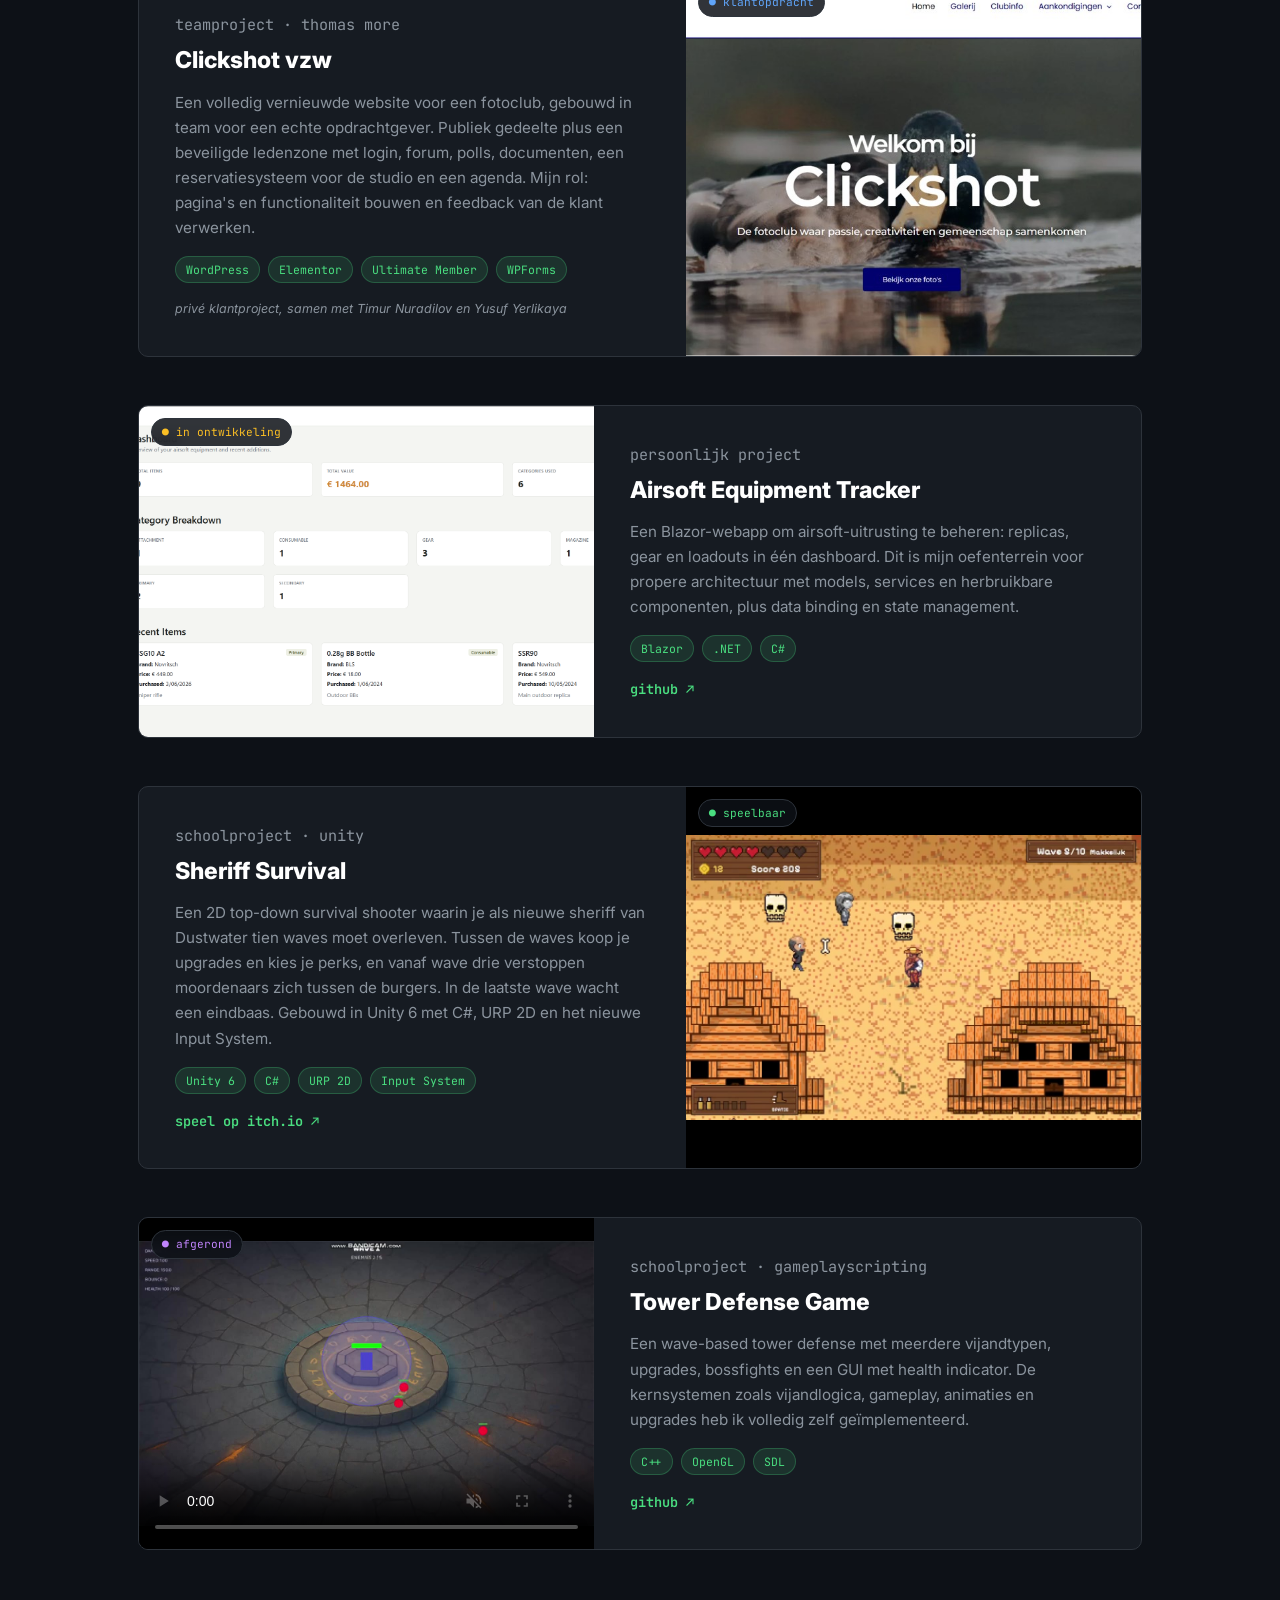
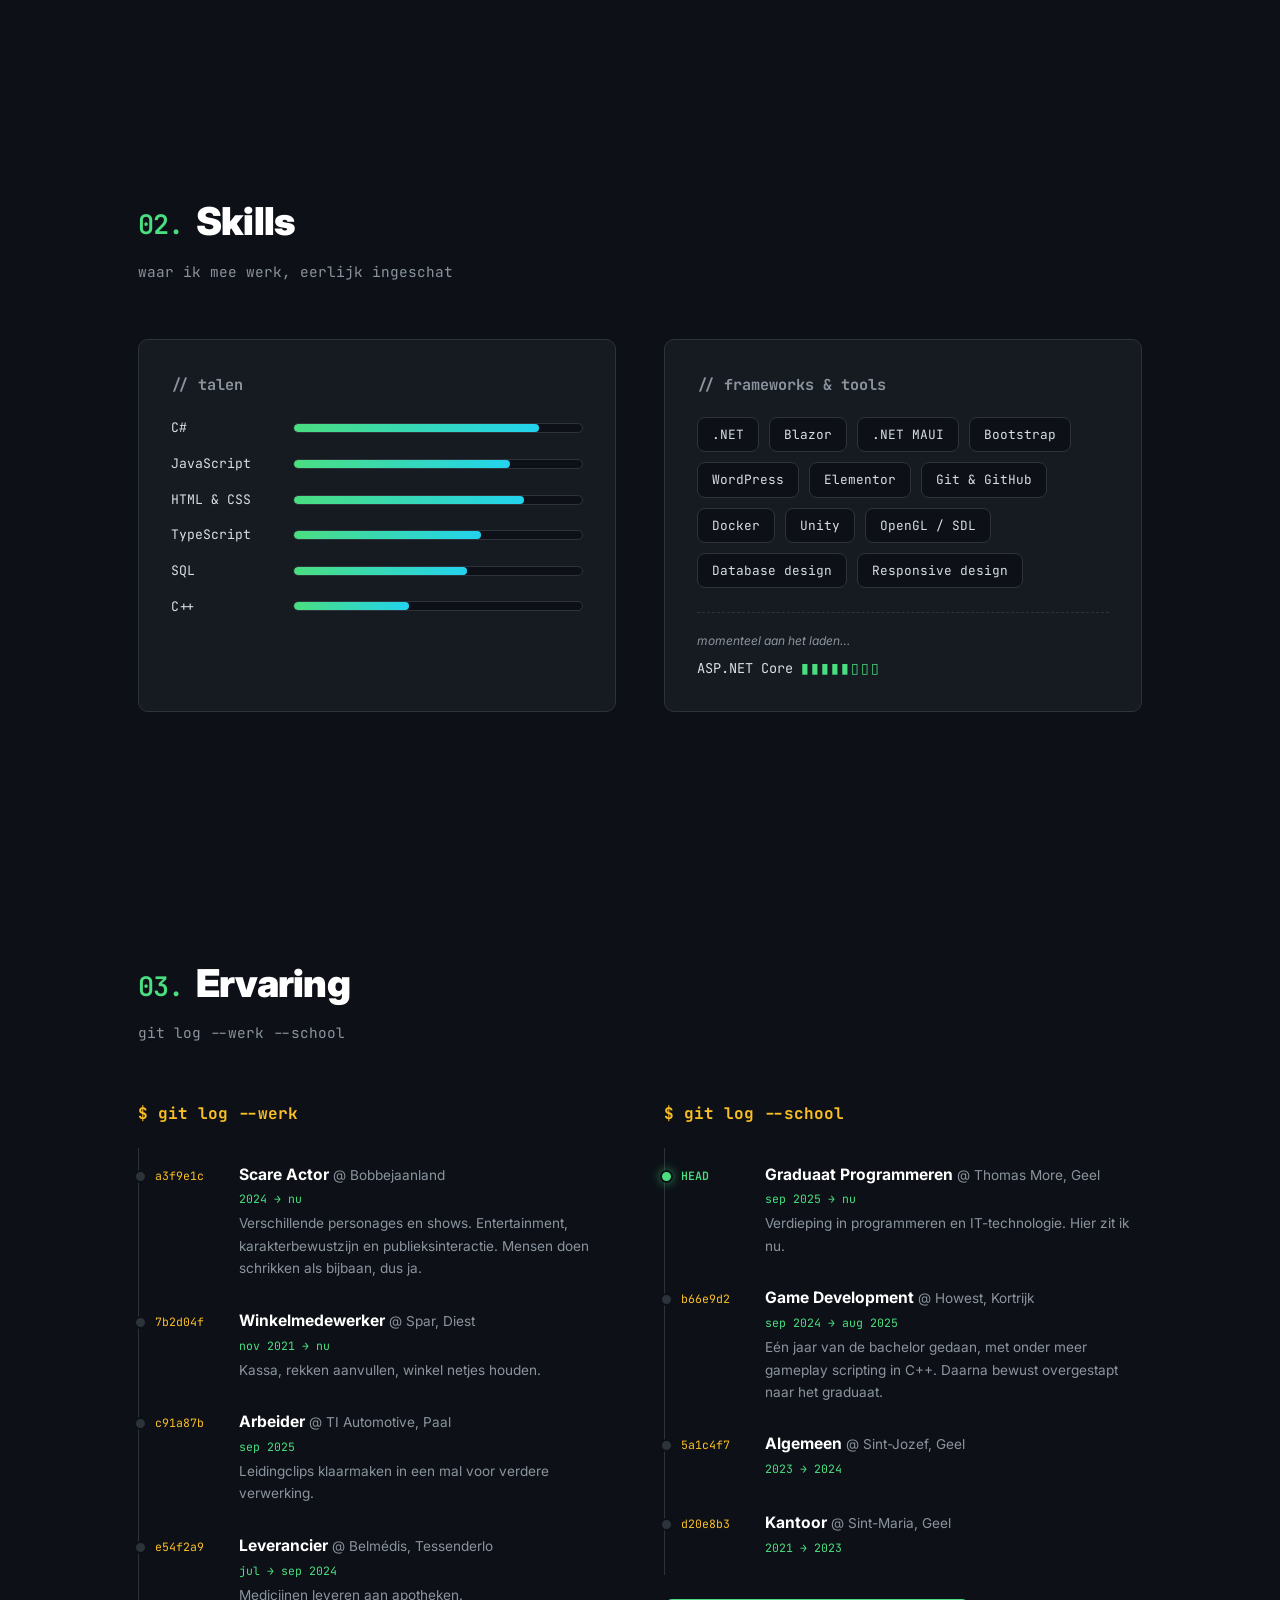
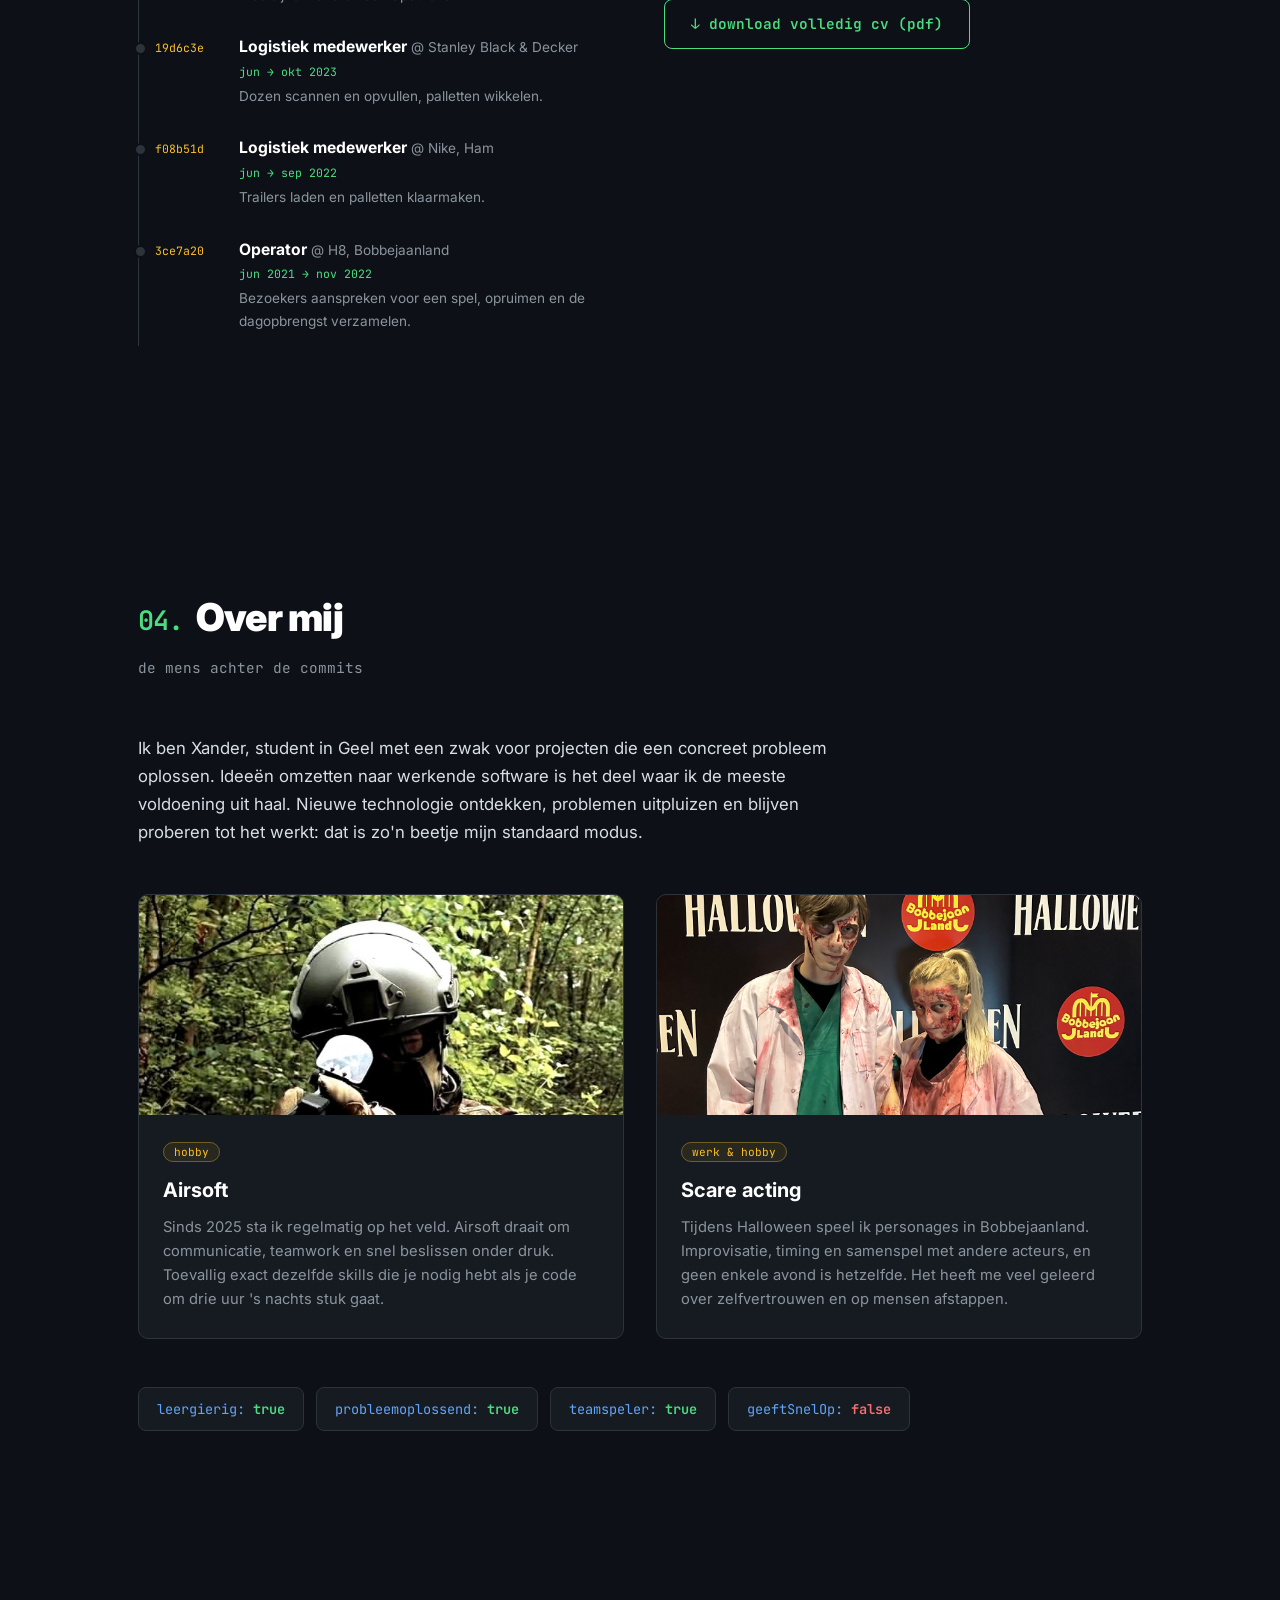
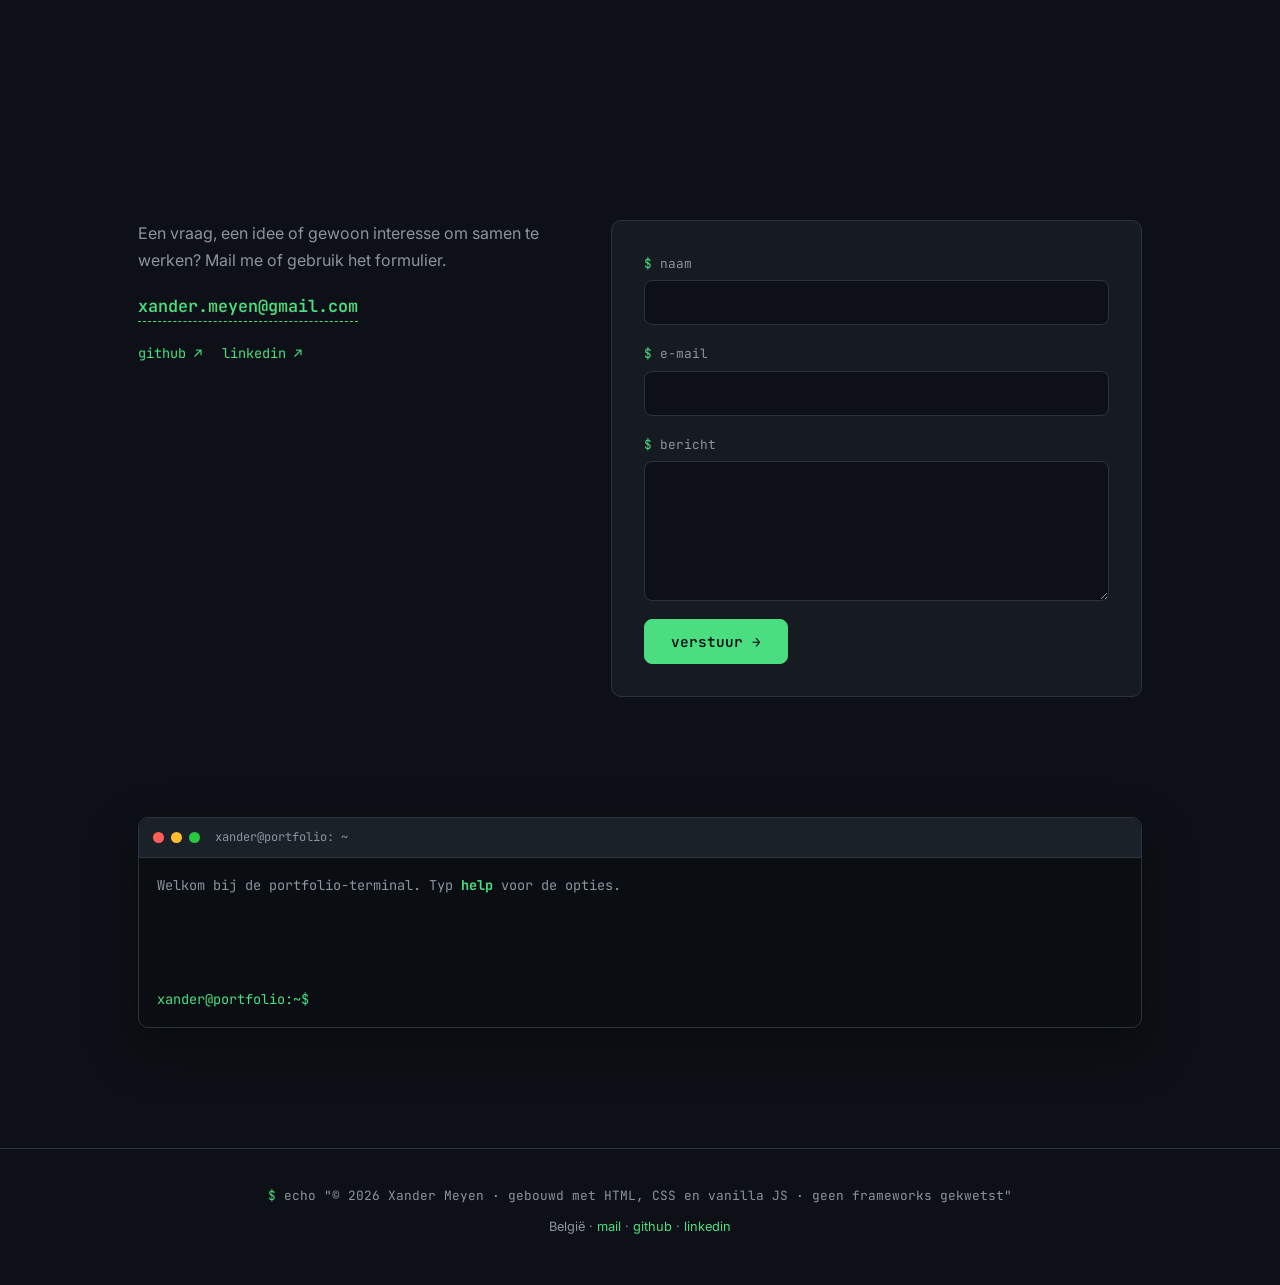
==== commit 622c833a: "C++ skill bijgesteld" ====
--- a/index.html
+++ b/index.html
@@ -247,7 +247,7 @@
                         <div class="skill-bar" data-level="80"><span class="skill-name">HTML &amp; CSS</span><span class="bar"><span class="bar-fill"></span></span></div>
                         <div class="skill-bar" data-level="65"><span class="skill-name">TypeScript</span><span class="bar"><span class="bar-fill"></span></span></div>
                         <div class="skill-bar" data-level="60"><span class="skill-name">SQL</span><span class="bar"><span class="bar-fill"></span></span></div>
-                        <div class="skill-bar" data-level="70"><span class="skill-name">C++</span><span class="bar"><span class="bar-fill"></span></span></div>
+                        <div class="skill-bar" data-level="40"><span class="skill-name">C++</span><span class="bar"><span class="bar-fill"></span></span></div>
                     </div>
                 </div>
                 <div class="skill-block">
